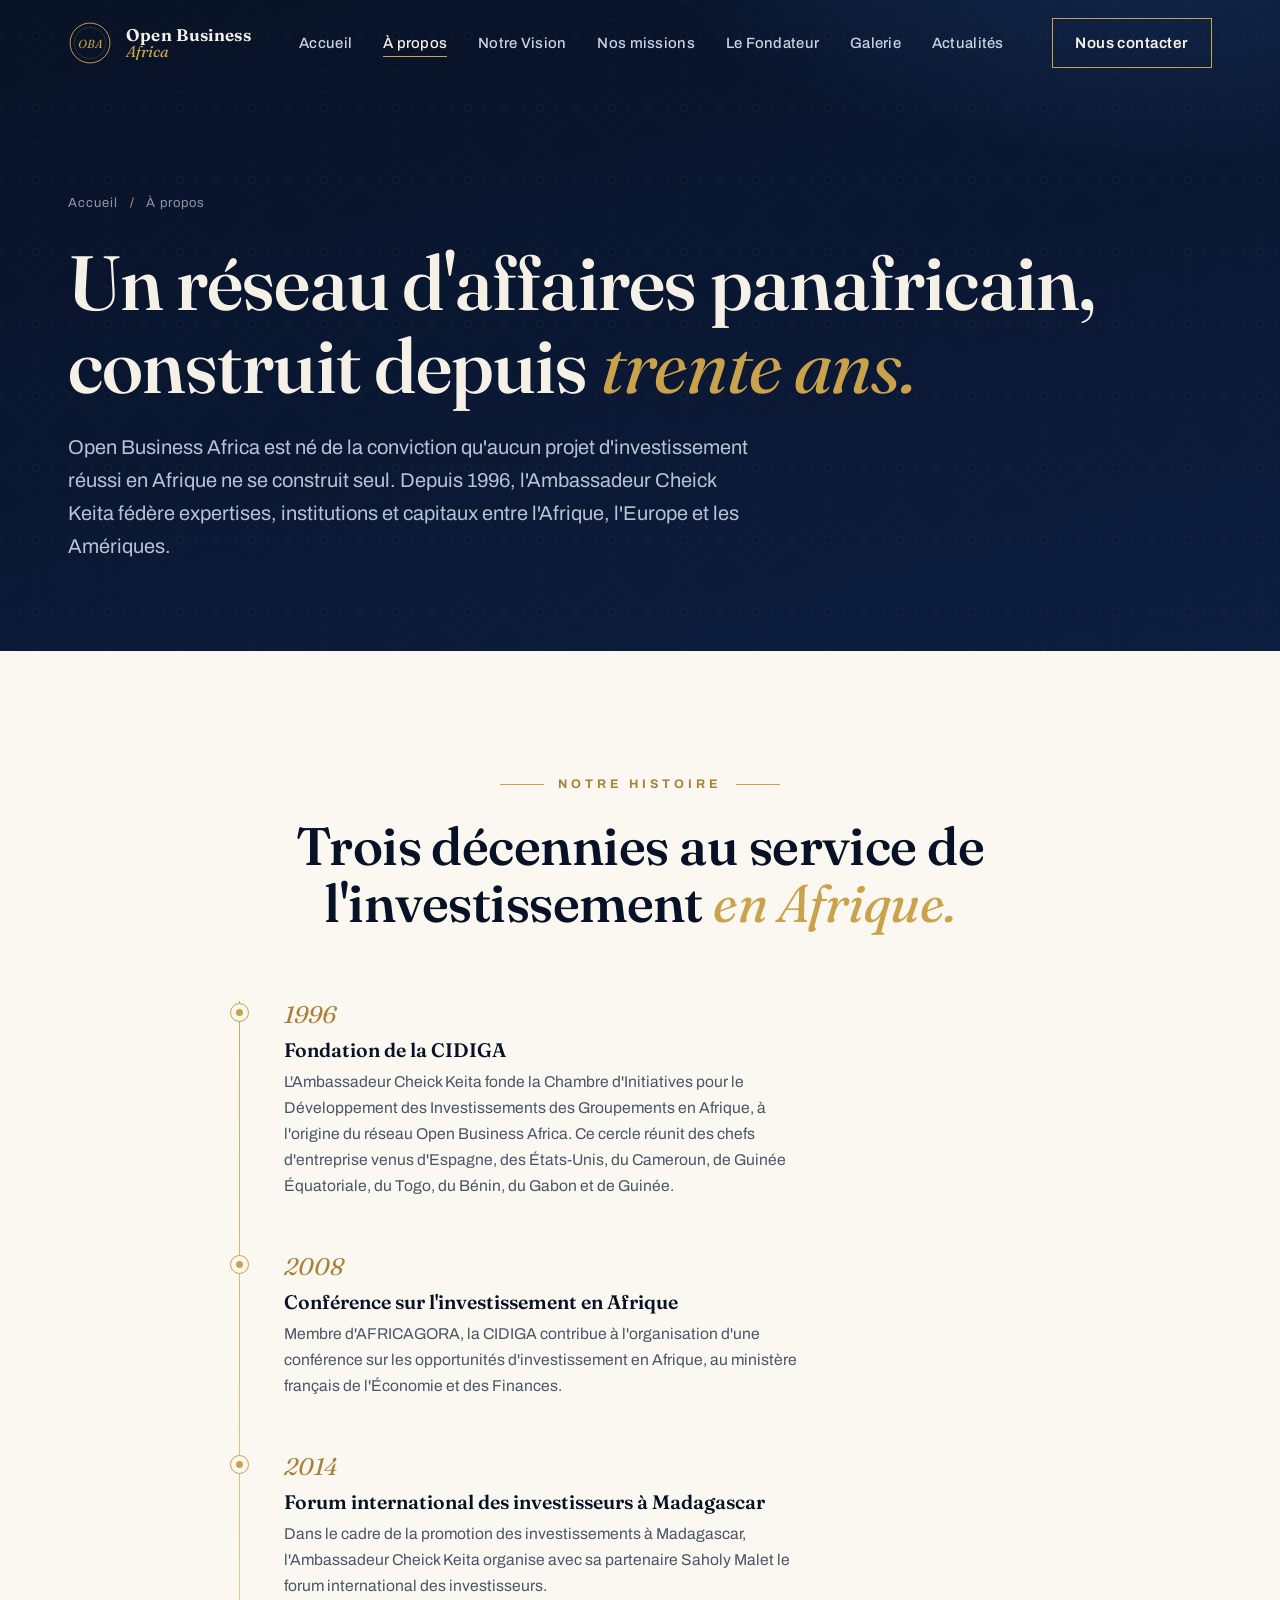
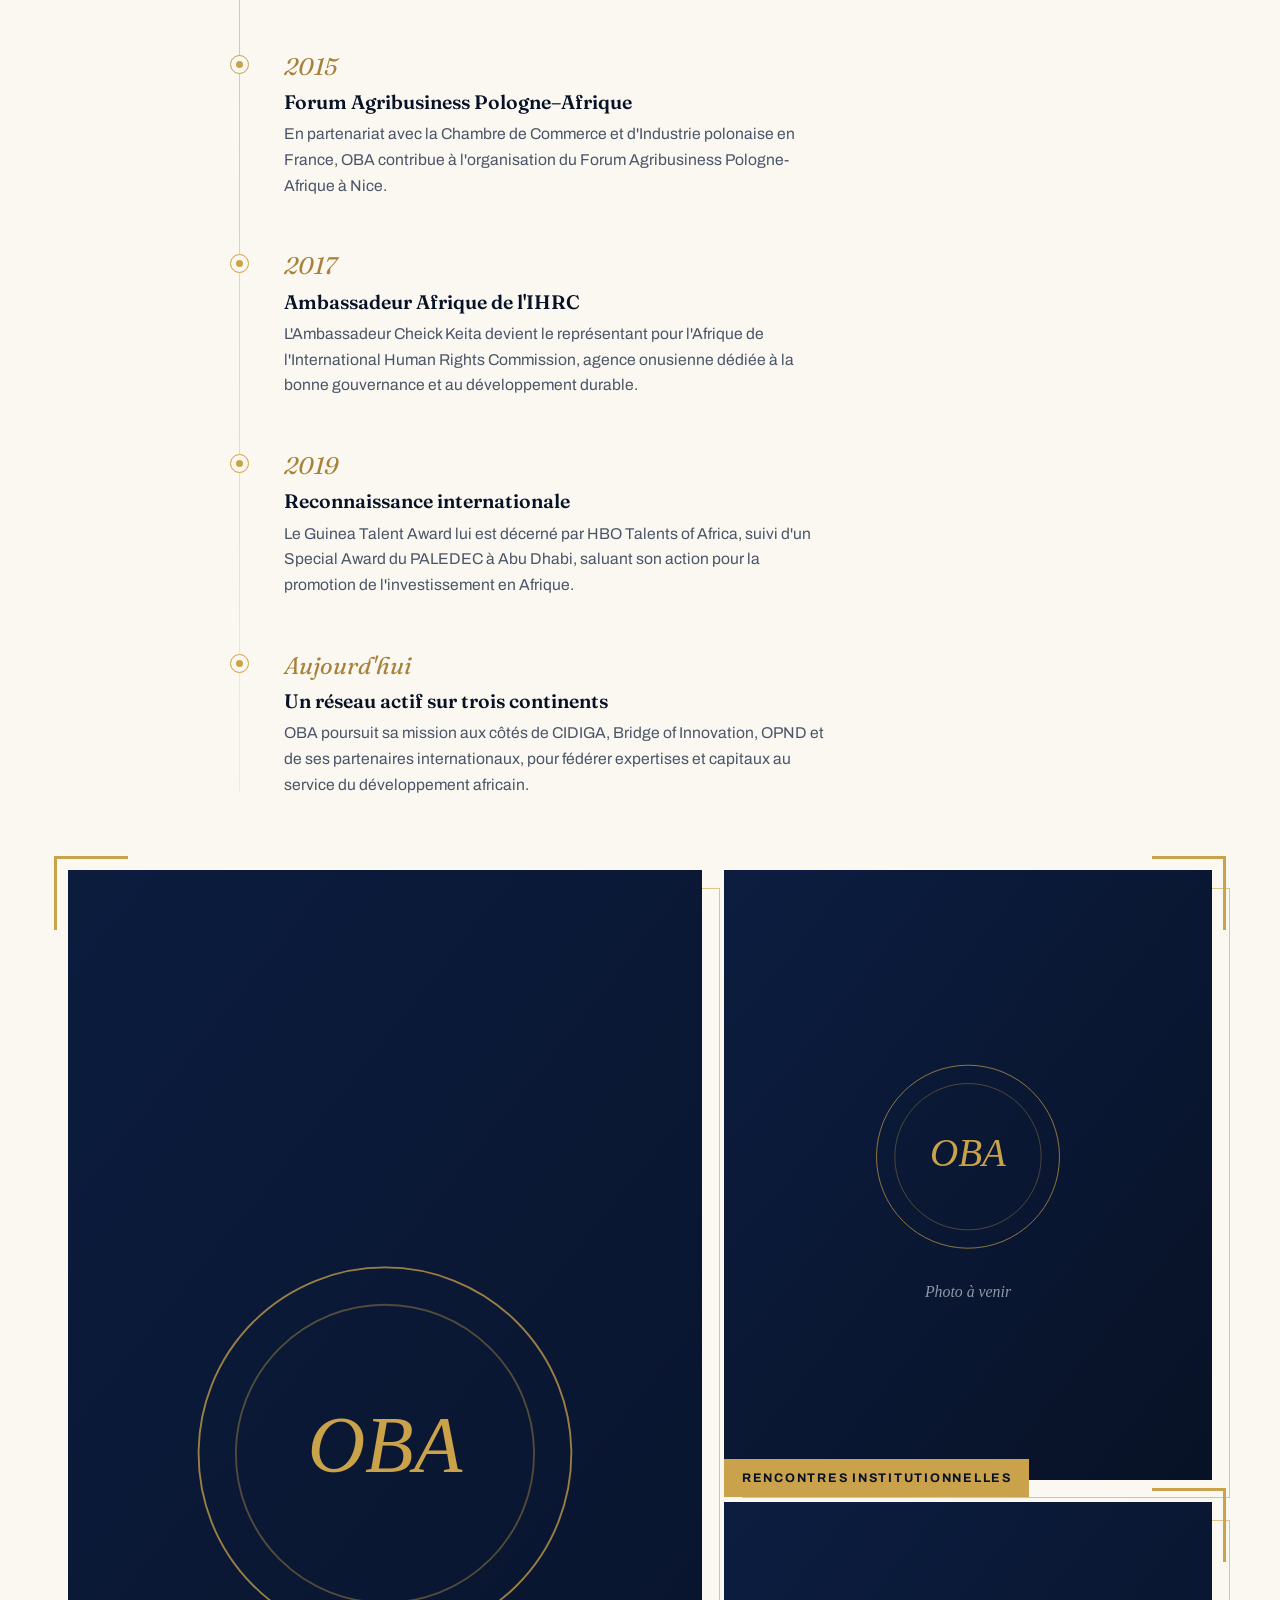
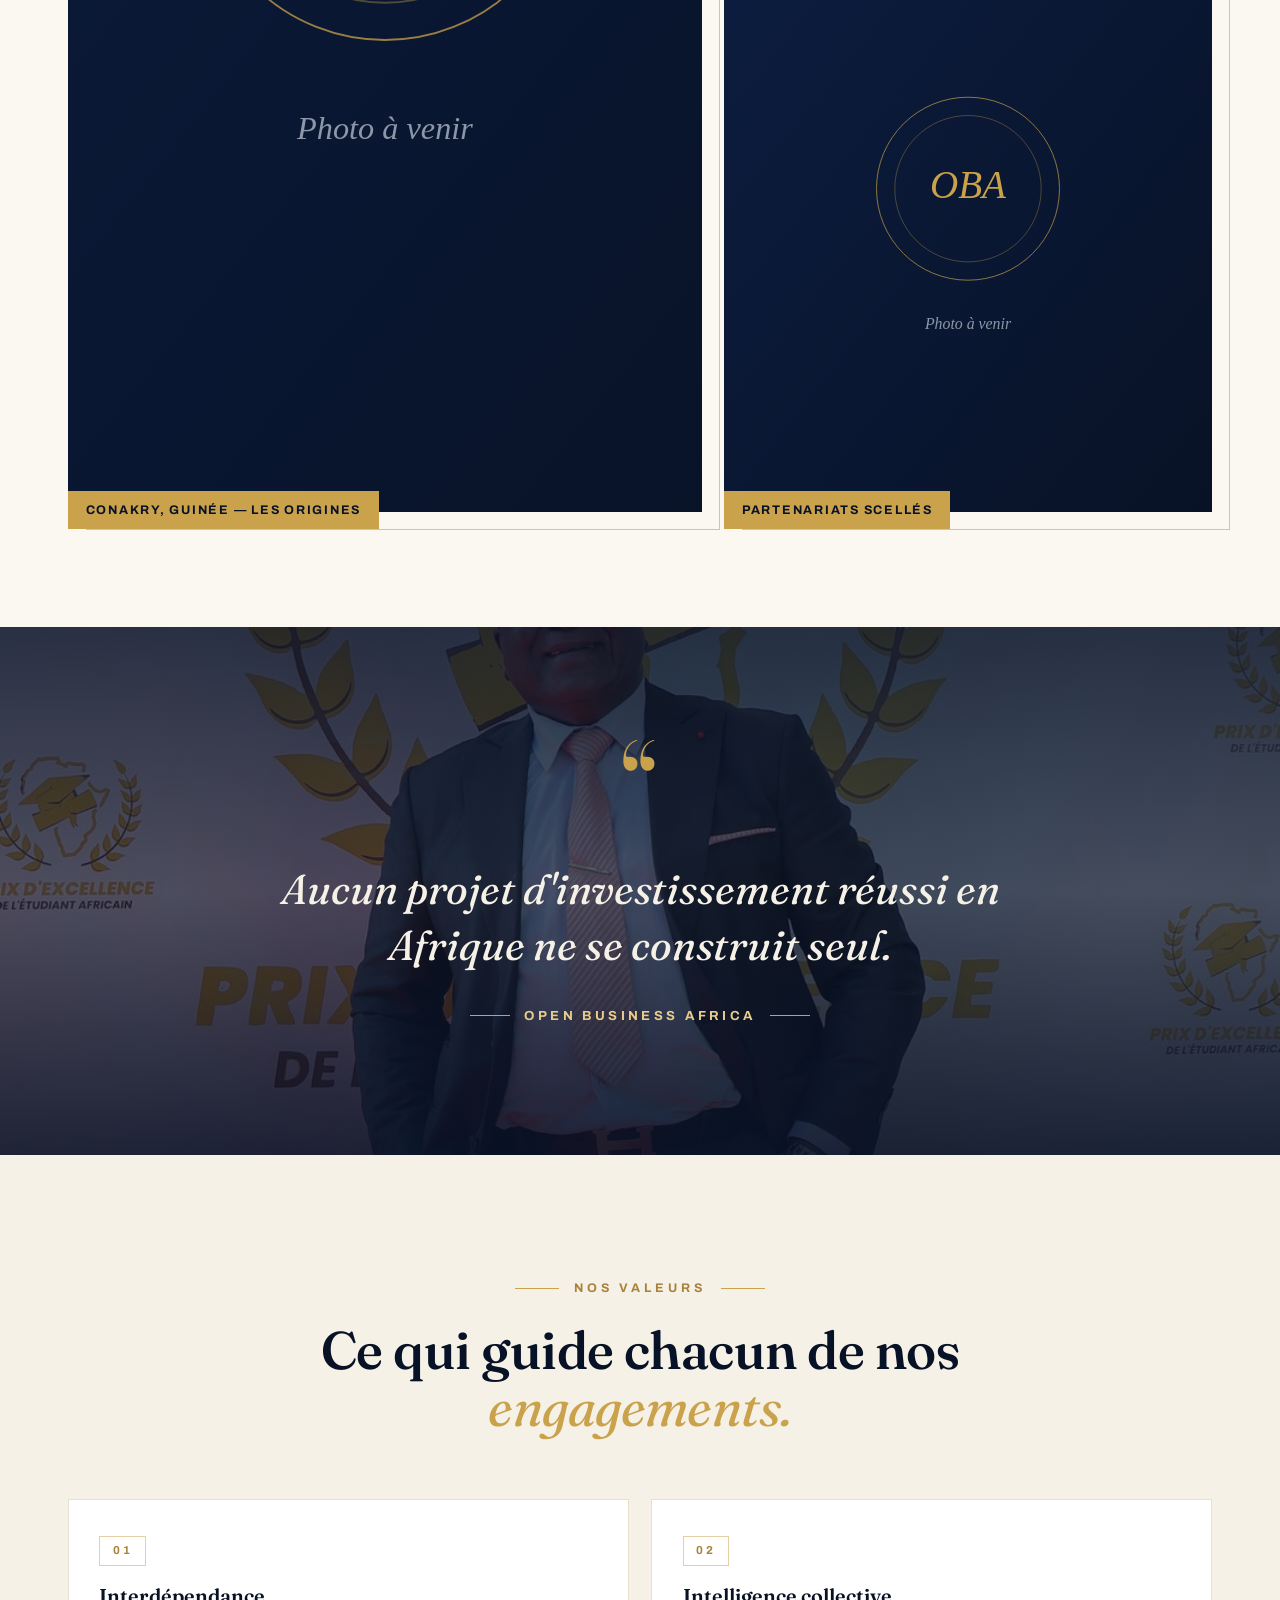
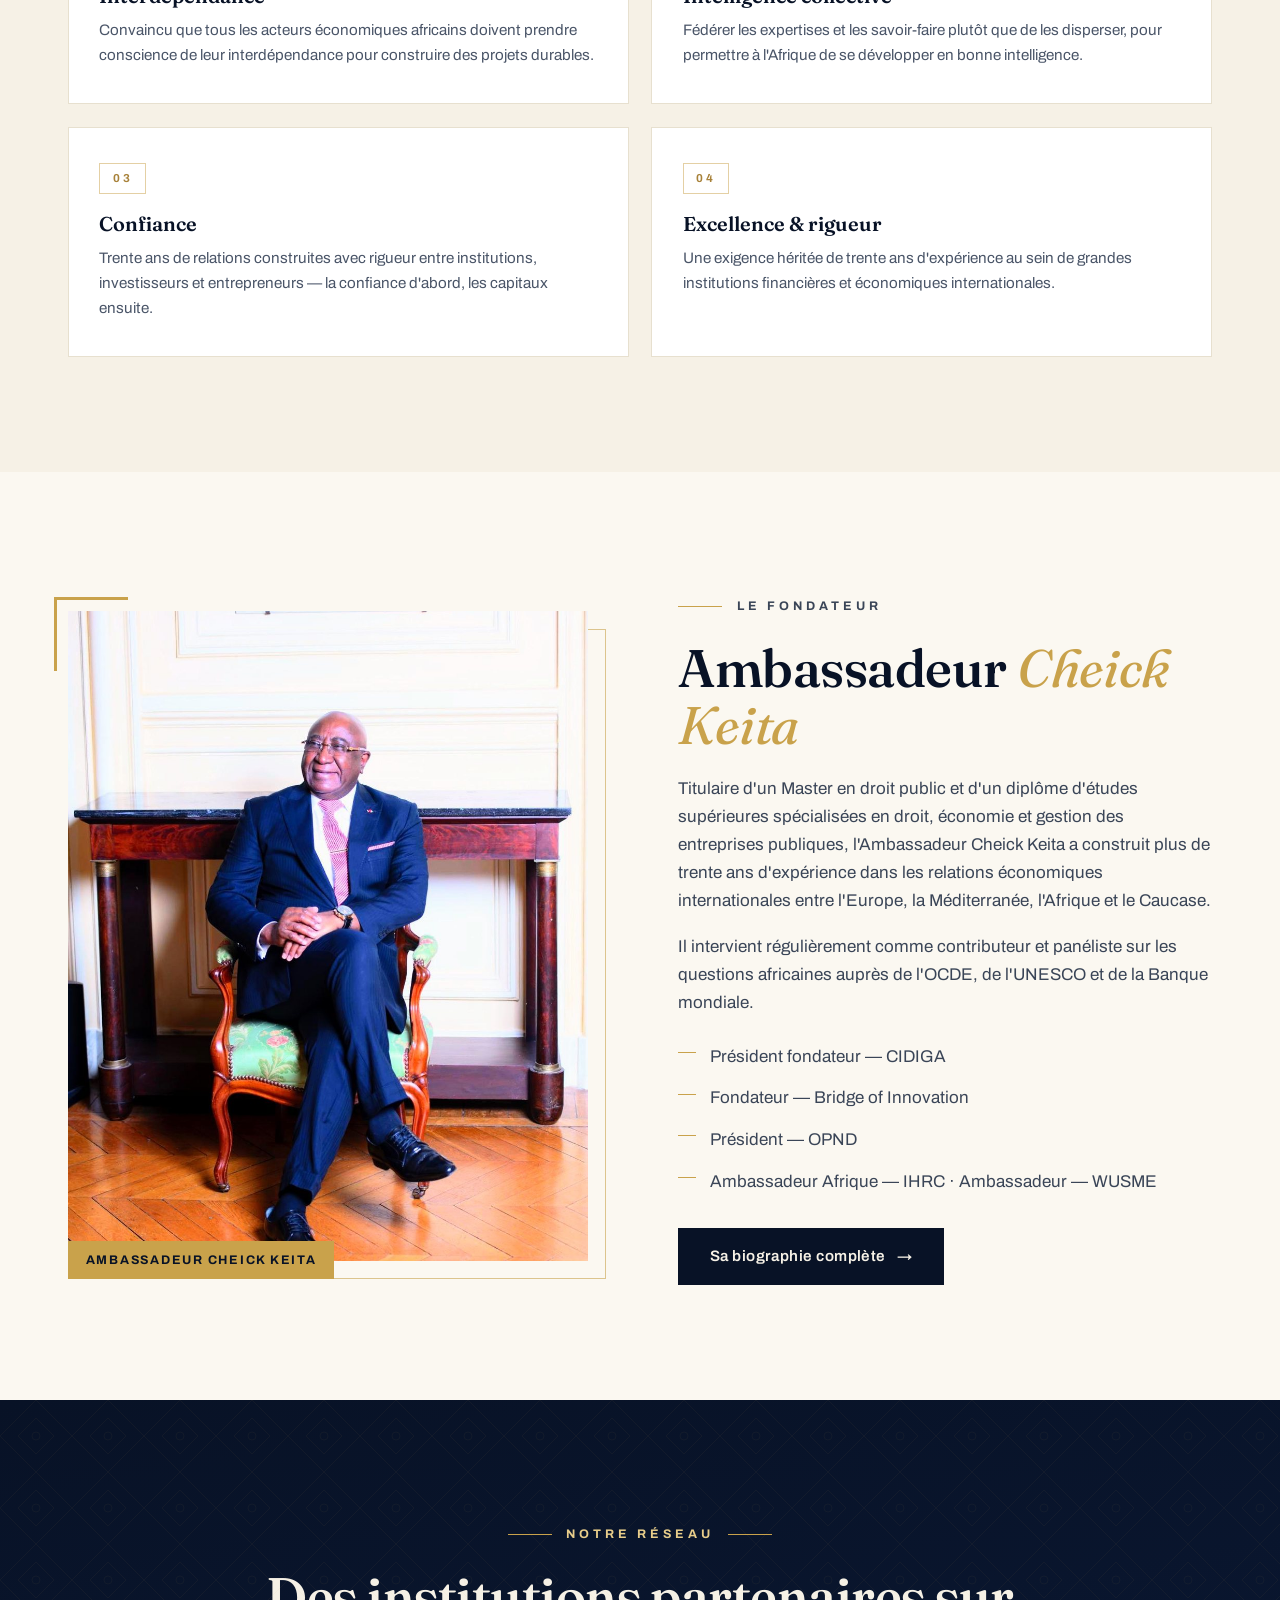
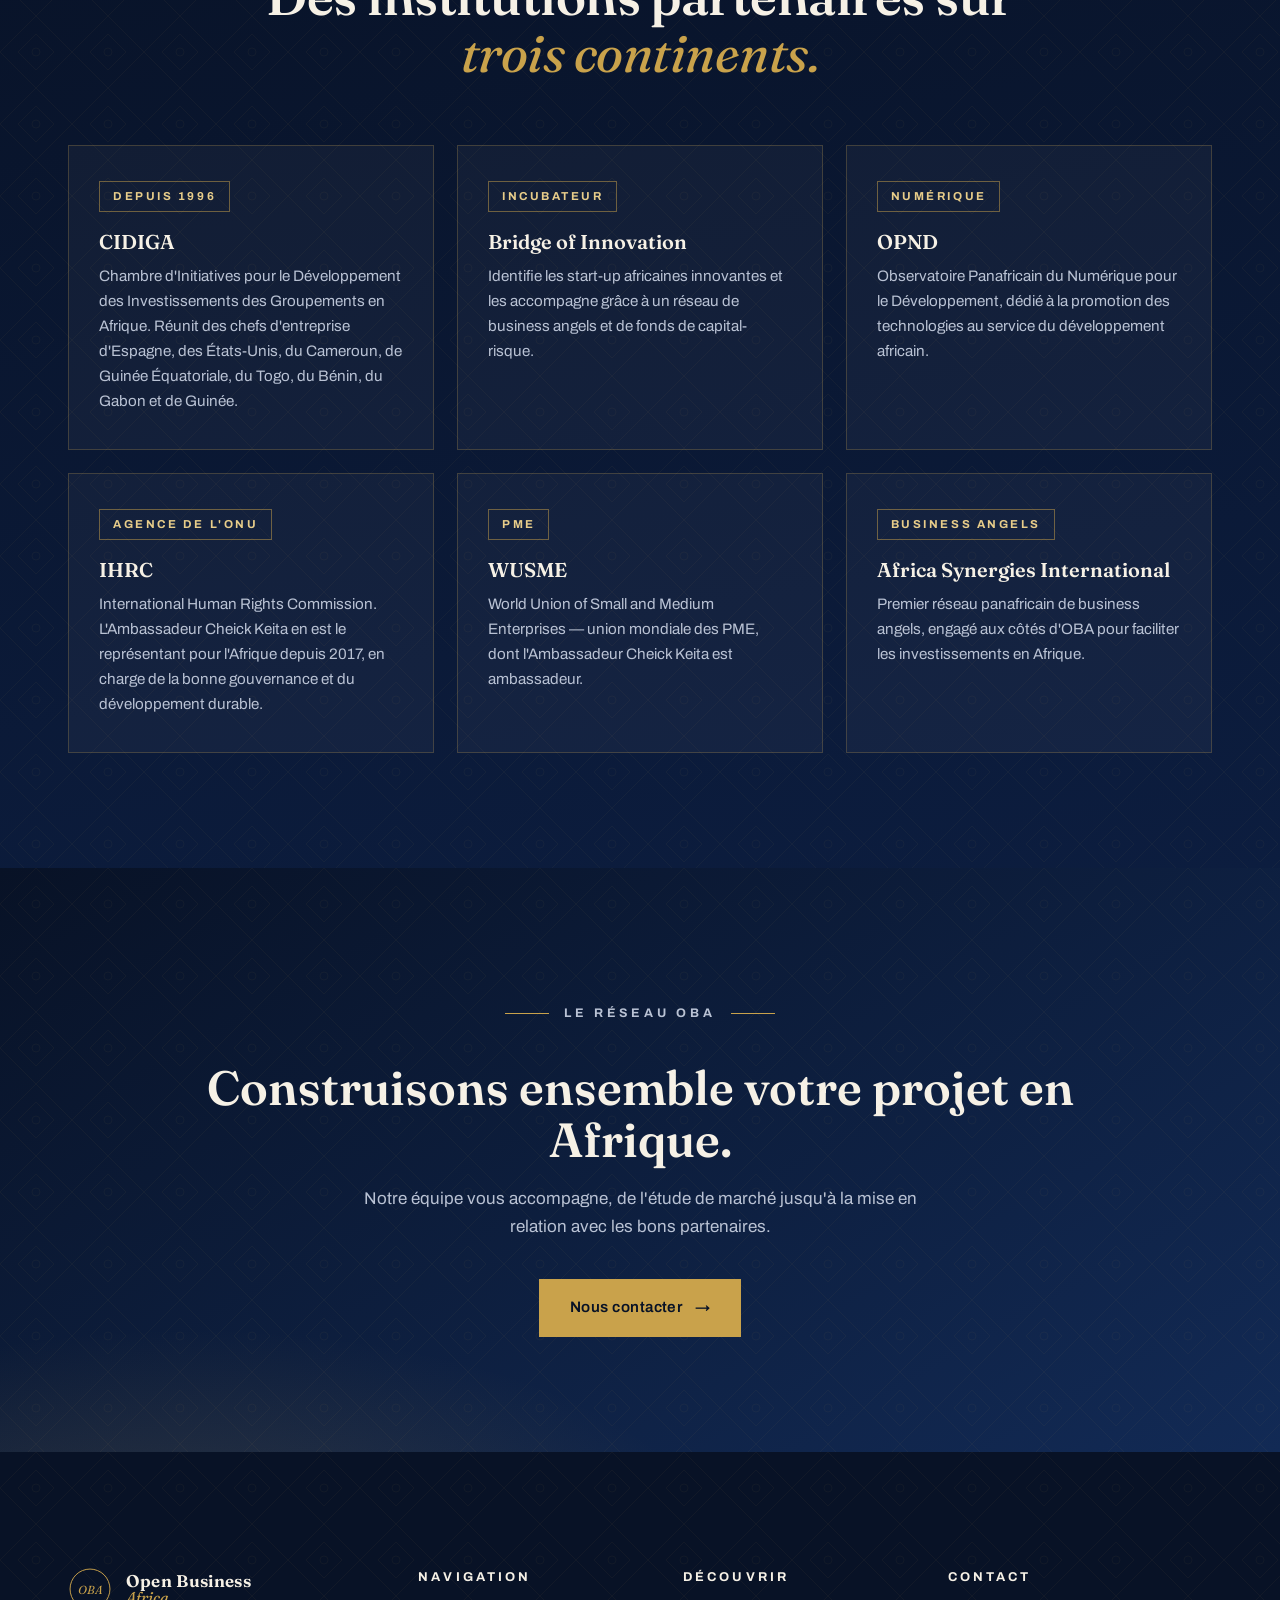
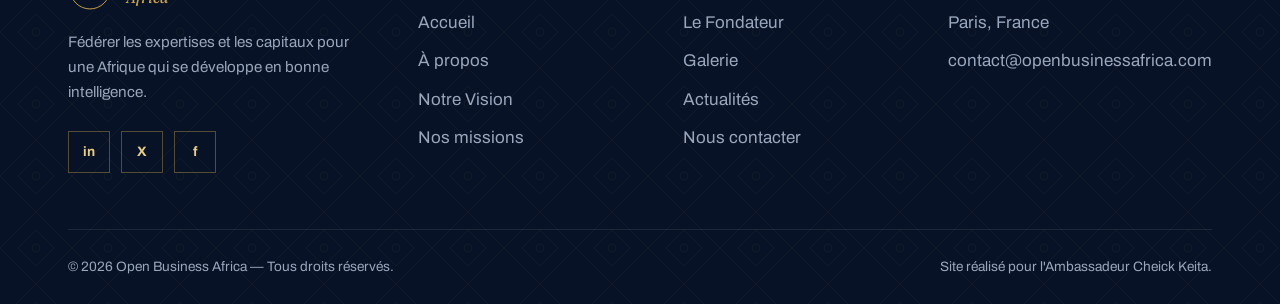
==== about.html @ c16c2af6 "Site Open Business Africa — refonte complète (design, photos, galerie)" ====
<!DOCTYPE html>
<html lang="fr">
<head>
<meta charset="UTF-8">
<meta name="viewport" content="width=device-width, initial-scale=1.0">
<title>À propos — Open Business Africa</title>
<meta name="description" content="L'histoire, les valeurs et le réseau d'Open Business Africa : trente ans au service de l'investissement en Afrique.">
<meta name="theme-color" content="#081226">
<meta property="og:title" content="À propos — Open Business Africa">
<meta property="og:description" content="L'histoire, les valeurs et le réseau d'Open Business Africa : trente ans au service de l'investissement en Afrique.">
<meta property="og:type" content="website">
<meta property="og:locale" content="fr_FR">
<link rel="preconnect" href="https://fonts.googleapis.com">
<link rel="preconnect" href="https://fonts.gstatic.com" crossorigin>
<link href="https://fonts.googleapis.com/css2?family=Fraunces:ital,opsz,wght@0,9..144,300..900;1,9..144,300..900&family=Archivo:wght@400;500;600;700&display=swap" rel="stylesheet">
<link rel="stylesheet" href="css/style.css">
</head>
<body id="top">

<div class="preloader" id="preloader" aria-hidden="true">
  <svg viewBox="0 0 120 120" width="70" height="70">
    <circle cx="60" cy="60" r="52" fill="none" stroke="currentColor" stroke-width="1.5" opacity="0.3"/>
    <circle class="preloader__ring" cx="60" cy="60" r="52" fill="none" stroke="currentColor" stroke-width="1.5" stroke-dasharray="327" stroke-dashoffset="327"/>
    <text x="60" y="70" text-anchor="middle" font-family="Fraunces, serif" font-size="30" font-style="italic" fill="currentColor">OBA</text>
  </svg>
</div>

<header class="site-header" id="siteHeader">
  <div class="container site-header__inner">
    <a href="index.html" class="brand" aria-label="Open Business Africa — Accueil">
      <span class="brand__mark" aria-hidden="true">
        <svg viewBox="0 0 64 64" width="44" height="44">
          <circle cx="32" cy="32" r="29" fill="none" stroke="currentColor" stroke-width="1.4"/>
          <circle cx="32" cy="32" r="23" fill="none" stroke="currentColor" stroke-width="0.6" opacity="0.5"/>
          <text x="32" y="39" text-anchor="middle" font-family="Fraunces, serif" font-size="17" font-style="italic" fill="currentColor">OBA</text>
        </svg>
      </span>
      <span class="brand__name"><strong>Open Business</strong><em>Africa</em></span>
    </a>
    <button class="nav-toggle" id="navToggle" aria-label="Menu" aria-expanded="false" aria-controls="mainNav">
      <span></span><span></span><span></span>
    </button>
    <nav class="main-nav" id="mainNav" aria-label="Navigation principale">
      <ul>
        <li><a href="index.html">Accueil</a></li>
        <li><a href="about.html" aria-current="page">À propos</a></li>
        <li><a href="vision.html">Notre Vision</a></li>
        <li><a href="services.html">Nos missions</a></li>
        <li><a href="fondateur.html">Le Fondateur</a></li>
        <li><a href="galerie.html">Galerie</a></li>
        <li><a href="actualites.html">Actualités</a></li>
      </ul>
    </nav>
    <a href="index.html#contact" class="btn btn--ghost nav-cta">Nous contacter</a>
  </div>
</header>

<section class="page-hero pattern-dark">
  <div class="container">
    <nav class="breadcrumb" aria-label="Fil d'Ariane">
      <a href="index.html">Accueil</a><span class="sep">/</span><span>À propos</span>
    </nav>
    <div class="reveal">
      <h1 class="h-hero">Un réseau d'affaires panafricain, construit depuis <span class="gold-italic">trente ans.</span></h1>
      <p class="lead">Open Business Africa est né de la conviction qu'aucun projet d'investissement réussi en Afrique ne se construit seul. Depuis 1996, l'Ambassadeur Cheick Keita fédère expertises, institutions et capitaux entre l'Afrique, l'Europe et les Amériques.</p>
    </div>
  </div>
</section>

<!-- Histoire -->
<section class="section">
  <div class="container">
    <div class="section-head section-head--center reveal">
      <p class="kicker kicker--center">Notre histoire</p>
      <h2 class="h-section">Trois décennies au service de l'investissement <span class="gold-italic">en Afrique.</span></h2>
    </div>
    <div class="timeline">
      <div class="timeline__item reveal">
        <span class="timeline__year">1996</span>
        <h3>Fondation de la CIDIGA</h3>
        <p>L'Ambassadeur Cheick Keita fonde la Chambre d'Initiatives pour le Développement des Investissements des Groupements en Afrique, à l'origine du réseau Open Business Africa. Ce cercle réunit des chefs d'entreprise venus d'Espagne, des États-Unis, du Cameroun, de Guinée Équatoriale, du Togo, du Bénin, du Gabon et de Guinée.</p>
      </div>
      <div class="timeline__item reveal">
        <span class="timeline__year">2008</span>
        <h3>Conférence sur l'investissement en Afrique</h3>
        <p>Membre d'AFRICAGORA, la CIDIGA contribue à l'organisation d'une conférence sur les opportunités d'investissement en Afrique, au ministère français de l'Économie et des Finances.</p>
      </div>
      <div class="timeline__item reveal">
        <span class="timeline__year">2014</span>
        <h3>Forum international des investisseurs à Madagascar</h3>
        <p>Dans le cadre de la promotion des investissements à Madagascar, l'Ambassadeur Cheick Keita organise avec sa partenaire Saholy Malet le forum international des investisseurs.</p>
      </div>
      <div class="timeline__item reveal">
        <span class="timeline__year">2015</span>
        <h3>Forum Agribusiness Pologne–Afrique</h3>
        <p>En partenariat avec la Chambre de Commerce et d'Industrie polonaise en France, OBA contribue à l'organisation du Forum Agribusiness Pologne-Afrique à Nice.</p>
      </div>
      <div class="timeline__item reveal">
        <span class="timeline__year">2017</span>
        <h3>Ambassadeur Afrique de l'IHRC</h3>
        <p>L'Ambassadeur Cheick Keita devient le représentant pour l'Afrique de l'International Human Rights Commission, agence onusienne dédiée à la bonne gouvernance et au développement durable.</p>
      </div>
      <div class="timeline__item reveal">
        <span class="timeline__year">2019</span>
        <h3>Reconnaissance internationale</h3>
        <p>Le Guinea Talent Award lui est décerné par HBO Talents of Africa, suivi d'un Special Award du PALEDEC à Abu Dhabi, saluant son action pour la promotion de l'investissement en Afrique.</p>
      </div>
      <div class="timeline__item reveal">
        <span class="timeline__year">Aujourd'hui</span>
        <h3>Un réseau actif sur trois continents</h3>
        <p>OBA poursuit sa mission aux côtés de CIDIGA, Bridge of Innovation, OPND et de ses partenaires internationaux, pour fédérer expertises et capitaux au service du développement africain.</p>
      </div>
    </div>

    <div class="photo-mosaic" style="margin-top:4.5rem">
      <figure class="frame reveal">
        <img src="https://commons.wikimedia.org/wiki/Special:FilePath/Un_aper%C3%A7u_de_la_ville_de_conakry.jpg?width=1200" alt="Vue de la ville de Conakry, Guinée" loading="lazy">
        <figcaption>Conakry, Guinée — les origines</figcaption>
      </figure>
      <div class="photo-mosaic__col">
        <figure class="frame frame--right reveal" data-delay="1">
          <img src="https://commons.wikimedia.org/wiki/Special:FilePath/Elegant_boardroom_%28Unsplash%29.jpg?width=900" alt="Salle de conseil — rencontres institutionnelles" loading="lazy">
          <figcaption>Rencontres institutionnelles</figcaption>
        </figure>
        <figure class="frame frame--right reveal" data-delay="2">
          <img src="https://commons.wikimedia.org/wiki/Special:FilePath/Business_man_and_woman_handshake_in_work_office.jpg?width=900" alt="Poignée de main — partenariats scellés" loading="lazy">
          <figcaption>Partenariats scellés</figcaption>
        </figure>
      </div>
    </div>
  </div>
</section>

<!-- Citation -->
<section class="quote-band">
  <div class="quote-band__img" aria-hidden="true"><img src="images/peea-vip.jpg" alt=""></div>
  <blockquote class="reveal">Aucun projet d'investissement réussi en Afrique ne se construit seul.</blockquote>
  <cite class="reveal" data-delay="1">Open Business Africa</cite>
</section>

<!-- Valeurs -->
<section class="section section--ivory">
  <div class="container">
    <div class="section-head section-head--center reveal">
      <p class="kicker kicker--center">Nos valeurs</p>
      <h2 class="h-section">Ce qui guide chacun de nos <span class="gold-italic">engagements.</span></h2>
    </div>
    <div class="grid-2">
      <article class="card reveal">
        <span class="card__tag">01</span>
        <h3>Interdépendance</h3>
        <p>Convaincu que tous les acteurs économiques africains doivent prendre conscience de leur interdépendance pour construire des projets durables.</p>
      </article>
      <article class="card reveal" data-delay="1">
        <span class="card__tag">02</span>
        <h3>Intelligence collective</h3>
        <p>Fédérer les expertises et les savoir-faire plutôt que de les disperser, pour permettre à l'Afrique de se développer en bonne intelligence.</p>
      </article>
      <article class="card reveal" data-delay="2">
        <span class="card__tag">03</span>
        <h3>Confiance</h3>
        <p>Trente ans de relations construites avec rigueur entre institutions, investisseurs et entrepreneurs — la confiance d'abord, les capitaux ensuite.</p>
      </article>
      <article class="card reveal" data-delay="3">
        <span class="card__tag">04</span>
        <h3>Excellence &amp; rigueur</h3>
        <p>Une exigence héritée de trente ans d'expérience au sein de grandes institutions financières et économiques internationales.</p>
      </article>
    </div>
  </div>
</section>

<!-- Le fondateur (aperçu) -->
<section class="section">
  <div class="container split">
    <figure class="frame split__media reveal">
      <img src="images/fondateur-salon.jpg" alt="L'Ambassadeur Cheick Keita">
      <figcaption>Ambassadeur Cheick Keita</figcaption>
    </figure>
    <div class="split__body reveal" data-delay="1">
      <p class="kicker">Le fondateur</p>
      <h2 class="h-section">Ambassadeur <span class="gold-italic">Cheick Keita</span></h2>
      <p>Titulaire d'un Master en droit public et d'un diplôme d'études supérieures spécialisées en droit, économie et gestion des entreprises publiques, l'Ambassadeur Cheick Keita a construit plus de trente ans d'expérience dans les relations économiques internationales entre l'Europe, la Méditerranée, l'Afrique et le Caucase.</p>
      <p>Il intervient régulièrement comme contributeur et panéliste sur les questions africaines auprès de l'OCDE, de l'UNESCO et de la Banque mondiale.</p>
      <ul class="gold-list">
        <li>Président fondateur — CIDIGA</li>
        <li>Fondateur — Bridge of Innovation</li>
        <li>Président — OPND</li>
        <li>Ambassadeur Afrique — IHRC · Ambassadeur — WUSME</li>
      </ul>
      <a href="fondateur.html" class="btn btn--dark" style="margin-top:2rem">Sa biographie complète <span class="arrow">→</span></a>
    </div>
  </div>
</section>

<!-- Réseau -->
<section class="section section--dark pattern-dark">
  <div class="container">
    <div class="section-head section-head--center reveal">
      <p class="kicker kicker--center">Notre réseau</p>
      <h2 class="h-section on-dark">Des institutions partenaires sur <span class="gold-italic">trois continents.</span></h2>
    </div>
    <div class="grid-3">
      <article class="card card--dark reveal">
        <span class="card__tag">Depuis 1996</span>
        <h3 class="on-dark">CIDIGA</h3>
        <p>Chambre d'Initiatives pour le Développement des Investissements des Groupements en Afrique. Réunit des chefs d'entreprise d'Espagne, des États-Unis, du Cameroun, de Guinée Équatoriale, du Togo, du Bénin, du Gabon et de Guinée.</p>
      </article>
      <article class="card card--dark reveal" data-delay="1">
        <span class="card__tag">Incubateur</span>
        <h3 class="on-dark">Bridge of Innovation</h3>
        <p>Identifie les start-up africaines innovantes et les accompagne grâce à un réseau de business angels et de fonds de capital-risque.</p>
      </article>
      <article class="card card--dark reveal" data-delay="2">
        <span class="card__tag">Numérique</span>
        <h3 class="on-dark">OPND</h3>
        <p>Observatoire Panafricain du Numérique pour le Développement, dédié à la promotion des technologies au service du développement africain.</p>
      </article>
      <article class="card card--dark reveal">
        <span class="card__tag">Agence de l'ONU</span>
        <h3 class="on-dark">IHRC</h3>
        <p>International Human Rights Commission. L'Ambassadeur Cheick Keita en est le représentant pour l'Afrique depuis 2017, en charge de la bonne gouvernance et du développement durable.</p>
      </article>
      <article class="card card--dark reveal" data-delay="1">
        <span class="card__tag">PME</span>
        <h3 class="on-dark">WUSME</h3>
        <p>World Union of Small and Medium Enterprises — union mondiale des PME, dont l'Ambassadeur Cheick Keita est ambassadeur.</p>
      </article>
      <article class="card card--dark reveal" data-delay="2">
        <span class="card__tag">Business Angels</span>
        <h3 class="on-dark">Africa Synergies International</h3>
        <p>Premier réseau panafricain de business angels, engagé aux côtés d'OBA pour faciliter les investissements en Afrique.</p>
      </article>
    </div>
  </div>
</section>

<!-- Bande CTA -->
<section class="cta-band pattern-dark">
  <div class="container reveal">
    <p class="kicker kicker--center">Le réseau OBA</p>
    <h2>Construisons ensemble votre projet en Afrique.</h2>
    <p>Notre équipe vous accompagne, de l'étude de marché jusqu'à la mise en relation avec les bons partenaires.</p>
    <a href="index.html#contact" class="btn">Nous contacter <span class="arrow">→</span></a>
  </div>
</section>

<footer class="site-footer pattern-dark">
  <div class="container">
    <div class="footer-grid">
      <div class="footer-brand">
        <a href="index.html" class="brand">
          <span class="brand__mark" aria-hidden="true">
            <svg viewBox="0 0 64 64" width="44" height="44">
              <circle cx="32" cy="32" r="29" fill="none" stroke="currentColor" stroke-width="1.4"/>
              <text x="32" y="39" text-anchor="middle" font-family="Fraunces, serif" font-size="17" font-style="italic" fill="currentColor">OBA</text>
            </svg>
          </span>
          <span class="brand__name"><strong>Open Business</strong><em>Africa</em></span>
        </a>
        <p>Fédérer les expertises et les capitaux pour une Afrique qui se développe en bonne intelligence.</p>
        <div class="socials">
          <a href="#" aria-label="LinkedIn">in</a>
          <a href="#" aria-label="X (Twitter)">X</a>
          <a href="#" aria-label="Facebook">f</a>
        </div>
      </div>
      <div>
        <h4>Navigation</h4>
        <ul>
          <li><a href="index.html">Accueil</a></li>
          <li><a href="about.html">À propos</a></li>
          <li><a href="vision.html">Notre Vision</a></li>
          <li><a href="services.html">Nos missions</a></li>
        </ul>
      </div>
      <div>
        <h4>Découvrir</h4>
        <ul>
          <li><a href="fondateur.html">Le Fondateur</a></li>
          <li><a href="galerie.html">Galerie</a></li>
          <li><a href="actualites.html">Actualités</a></li>
          <li><a href="index.html#contact">Nous contacter</a></li>
        </ul>
      </div>
      <div>
        <h4>Contact</h4>
        <ul>
          <li>Paris, France</li>
          <li><a href="mailto:contact@openbusinessafrica.com">contact@openbusinessafrica.com</a></li>
        </ul>
      </div>
    </div>
    <div class="footer-bottom">
      <p>© <span data-year>2026</span> Open Business Africa — Tous droits réservés.</p>
      <p>Site réalisé pour l'Ambassadeur Cheick Keita.</p>
    </div>
  </div>
</footer>

<a href="#top" class="to-top" id="toTop" aria-label="Revenir en haut">↑</a>

<script src="js/script.js"></script>
</body>
</html>
---- css/style.css ----
/* ==========================================================================
   OPEN BUSINESS AFRICA — Design System « Prestige Panafricain »
   Bleu nuit · Or · Ivoire — Fraunces / Archivo
   ========================================================================== */

:root{
  /* Palette */
  --midnight:#081226;
  --navy:#0C1D3F;
  --navy-2:#122A55;
  --navy-3:#1A3768;
  --gold:#C9A24B;
  --gold-light:#E8CD8A;
  --gold-deep:#A8823A;
  --ivory:#F6F1E6;
  --paper:#FBF8F1;
  --white:#FFFFFF;
  --stone:#8E97A8;
  --ink:#101828;

  /* Typo */
  --font-display:"Fraunces",Georgia,serif;
  --font-body:"Archivo","Helvetica Neue",Arial,sans-serif;

  /* Rythme */
  --container:1240px;
  --gutter:clamp(1.25rem,4vw,3rem);
  --section:clamp(4.5rem,9vw,8.5rem);

  --ease:cubic-bezier(.22,.8,.24,1);
  --shadow-lg:0 30px 80px -20px rgba(8,18,38,.45);
  --shadow-md:0 18px 50px -18px rgba(8,18,38,.28);
}

/* ------------------------------------------------ Reset */
*,*::before,*::after{box-sizing:border-box;margin:0;padding:0}
html{scroll-behavior:smooth}
body{
  font-family:var(--font-body);
  color:var(--ink);
  background:var(--paper);
  line-height:1.65;
  font-size:1.0625rem;
  -webkit-font-smoothing:antialiased;
  overflow-x:hidden;
}
img{max-width:100%;display:block}
a{color:inherit;text-decoration:none}
ul{list-style:none}
button{font:inherit;cursor:pointer;border:0;background:none}

::selection{background:var(--gold);color:var(--midnight)}

.container{max-width:var(--container);margin-inline:auto;padding-inline:var(--gutter)}

/* ------------------------------------------------ Typographie */
h1,h2,h3,.display{font-family:var(--font-display);font-weight:600;line-height:1.08;color:var(--midnight)}
.h-hero{font-size:clamp(2.6rem,6vw,4.9rem);font-weight:560;letter-spacing:-.01em}
.h-section{font-size:clamp(2rem,4.2vw,3.3rem);font-weight:560;letter-spacing:-.01em}
.h-card{font-family:var(--font-display);font-size:1.45rem;font-weight:600;line-height:1.2}
.gold-italic{font-style:italic;font-weight:430;color:var(--gold)}
.on-dark{color:var(--ivory)}
.lead{font-size:clamp(1.05rem,1.6vw,1.25rem);color:#3A4557;max-width:62ch}
.on-dark-p{color:#B9C2D4}

/* Étiquette de section : trait + petites capitales */
.kicker{
  display:inline-flex;align-items:center;gap:.9rem;
  font-size:.78rem;font-weight:700;letter-spacing:.32em;text-transform:uppercase;
  color:var(--gold-deep);margin-bottom:1.4rem;
}
.kicker::before{content:"";width:44px;height:1px;background:var(--gold)}
.kicker--center{justify-content:center}
.kicker--center::after{content:"";width:44px;height:1px;background:var(--gold)}
.section--dark .kicker,.page-hero .kicker,.hero .kicker{color:var(--gold-light)}

/* ------------------------------------------------ Préloader */
.preloader{
  position:fixed;inset:0;z-index:200;display:grid;place-items:center;
  background:var(--midnight);color:var(--gold);
  transition:opacity .7s var(--ease),visibility .7s;
}
.preloader.is-done{opacity:0;visibility:hidden}
.preloader__ring{animation:ringDraw 1.4s var(--ease) forwards}
@keyframes ringDraw{to{stroke-dashoffset:0}}

/* ------------------------------------------------ Header */
.site-header{
  position:fixed;top:0;left:0;right:0;z-index:100;
  transition:background .45s var(--ease),box-shadow .45s,padding .45s;
  padding-block:1.15rem;
}
.site-header.is-scrolled{
  background:rgba(8,18,38,.86);
  backdrop-filter:blur(14px);-webkit-backdrop-filter:blur(14px);
  box-shadow:0 1px 0 rgba(201,162,75,.25);
  padding-block:.55rem;
}
.site-header__inner{display:flex;align-items:center;justify-content:space-between;gap:2rem}

.brand{display:flex;align-items:center;gap:.85rem;color:var(--ivory)}
.brand__mark{color:var(--gold);display:grid;place-items:center}
.brand__name{display:flex;flex-direction:column;line-height:1.05;font-family:var(--font-display)}
.brand__name strong{font-size:1.06rem;font-weight:640;letter-spacing:.02em}
.brand__name em{font-style:italic;font-weight:420;color:var(--gold);font-size:.98rem}

.main-nav ul{display:flex;gap:clamp(1rem,2.4vw,2.1rem);align-items:center}
.main-nav a{
  position:relative;color:#C9D2E4;font-size:.93rem;font-weight:500;letter-spacing:.02em;
  padding-block:.4rem;transition:color .3s;
}
.main-nav a::after{
  content:"";position:absolute;left:0;bottom:0;height:1px;width:100%;
  background:var(--gold);transform:scaleX(0);transform-origin:right;
  transition:transform .4s var(--ease);
}
.main-nav a:hover,.main-nav a[aria-current="page"]{color:var(--ivory)}
.main-nav a:hover::after,.main-nav a[aria-current="page"]::after{transform:scaleX(1);transform-origin:left}

.btn{
  display:inline-flex;align-items:center;gap:.7rem;
  font-weight:600;font-size:.95rem;letter-spacing:.03em;
  padding:.95rem 1.9rem;border:1px solid var(--gold);
  color:var(--midnight);background:var(--gold);
  transition:background .35s var(--ease),color .35s,border-color .35s,transform .35s;
}
.btn:hover{background:var(--gold-light);border-color:var(--gold-light);transform:translateY(-2px)}
.btn--ghost{background:transparent;color:var(--ivory)}
.btn--ghost:hover{background:var(--gold);color:var(--midnight)}
.btn--dark{background:var(--midnight);border-color:var(--midnight);color:var(--ivory)}
.btn--dark:hover{background:var(--navy-2);border-color:var(--navy-2)}
.btn .arrow{transition:transform .35s var(--ease)}
.btn:hover .arrow{transform:translateX(5px)}
.nav-cta{white-space:nowrap;padding:.7rem 1.4rem}

/* Burger */
.nav-toggle{display:none;flex-direction:column;gap:6px;z-index:110}
.nav-toggle span{display:block;width:28px;height:2px;background:var(--ivory);transition:.4s var(--ease)}
.nav-toggle.is-open span:nth-child(1){transform:translateY(8px) rotate(45deg)}
.nav-toggle.is-open span:nth-child(2){opacity:0}
.nav-toggle.is-open span:nth-child(3){transform:translateY(-8px) rotate(-45deg)}

/* ------------------------------------------------ Motif africain (fond subtil) */
.pattern-dark::before{
  content:"";position:absolute;inset:0;pointer-events:none;opacity:.05;
  background-image:url("data:image/svg+xml,%3Csvg xmlns='http://www.w3.org/2000/svg' width='72' height='72' viewBox='0 0 72 72'%3E%3Cg fill='none' stroke='%23C9A24B' stroke-width='1'%3E%3Cpath d='M0 36 L36 0 L72 36 L36 72 Z'/%3E%3Cpath d='M18 36 L36 18 L54 36 L36 54 Z'/%3E%3Ccircle cx='36' cy='36' r='4'/%3E%3C/g%3E%3C/svg%3E");
}

/* ------------------------------------------------ Hero accueil */
.hero{
  position:relative;
  min-height:100svh;display:flex;flex-direction:column;justify-content:center;
  background:
    radial-gradient(1100px 600px at 85% -10%,rgba(26,55,104,.65),transparent 60%),
    radial-gradient(800px 500px at -10% 110%,rgba(201,162,75,.14),transparent 60%),
    linear-gradient(160deg,var(--midnight) 0%,var(--navy) 55%,#0A1B39 100%);
  color:var(--ivory);overflow:hidden;
  padding-top:7.5rem;padding-bottom:5.5rem;
}
.hero__grid{
  display:grid;grid-template-columns:minmax(0,1.15fr) minmax(0,.85fr);
  gap:clamp(2rem,5vw,5rem);align-items:center;
}
.hero .lead{color:#B9C2D4}
.hero__actions{display:flex;flex-wrap:wrap;gap:1rem;margin-top:2.4rem}
.hero__since{
  display:inline-flex;align-items:center;gap:.8rem;margin-bottom:1.6rem;
  font-size:.8rem;font-weight:700;letter-spacing:.3em;text-transform:uppercase;color:var(--gold-light);
}
.hero__since::before{content:"";width:52px;height:1px;background:var(--gold)}

/* Cadre photo prestige : double bordure décalée + coin doré */
.frame{position:relative;display:block}
.frame img{width:100%;height:100%;object-fit:cover;position:relative;z-index:2;filter:saturate(1.02)}
.frame::before{
  content:"";position:absolute;inset:0;z-index:1;
  transform:translate(18px,18px);border:1px solid rgba(201,162,75,.6);
}
.frame::after{
  content:"";position:absolute;top:-14px;left:-14px;width:74px;height:74px;z-index:3;
  border-top:3px solid var(--gold);border-left:3px solid var(--gold);
}
.frame--right::after{left:auto;right:-14px;border-left:0;border-right:3px solid var(--gold)}
.hero__portrait{max-width:460px;margin-left:auto;aspect-ratio:4/5}
.hero__portrait img{box-shadow:var(--shadow-lg)}
.frame figcaption{
  position:absolute;z-index:4;left:0;bottom:-1.1rem;
  background:var(--gold);color:var(--midnight);
  font-size:.78rem;font-weight:700;letter-spacing:.14em;text-transform:uppercase;
  padding:.55rem 1.1rem;
}

/* Indicateur scroll */
.hero__scroll{
  position:absolute;bottom:1.6rem;left:50%;transform:translateX(-50%);
  display:flex;flex-direction:column;align-items:center;gap:.6rem;
  color:var(--gold-light);font-size:.7rem;letter-spacing:.3em;text-transform:uppercase;
}
.hero__scroll::after{
  content:"";width:1px;height:44px;background:linear-gradient(var(--gold),transparent);
  animation:scrollPulse 2.2s infinite var(--ease);
}
@keyframes scrollPulse{0%{transform:scaleY(0);transform-origin:top}45%{transform:scaleY(1);transform-origin:top}55%{transform:scaleY(1);transform-origin:bottom}100%{transform:scaleY(0);transform-origin:bottom}}

/* ------------------------------------------------ Bandeau défilant */
.marquee{
  background:var(--gold);color:var(--midnight);overflow:hidden;
  padding-block:.85rem;border-block:1px solid var(--gold-deep);
}
.marquee__track{display:flex;gap:3rem;width:max-content;animation:marquee 30s linear infinite}
.marquee span{
  font-family:var(--font-display);font-style:italic;font-size:1.05rem;font-weight:500;
  display:flex;align-items:center;gap:3rem;white-space:nowrap;
}
.marquee span::after{content:"✦";font-style:normal;font-size:.8rem}
@keyframes marquee{to{transform:translateX(-50%)}}

/* ------------------------------------------------ Sections */
.section{padding-block:var(--section);position:relative}
.section--dark{background:linear-gradient(170deg,var(--midnight),var(--navy));color:var(--ivory)}
.section--dark h2,.section--dark h3{color:var(--ivory)}
.section--ivory{background:var(--ivory)}
.section-head{max-width:760px;margin-bottom:clamp(2.5rem,5vw,4.5rem)}
.section-head--center{margin-inline:auto;text-align:center}
.section-head .lead{margin-top:1.2rem}
.section-head--center .lead{margin-inline:auto}

/* ------------------------------------------------ Statistiques */
.stats{display:grid;grid-template-columns:repeat(4,1fr);gap:1px;background:rgba(201,162,75,.35);border:1px solid rgba(201,162,75,.35)}
.stat{background:var(--midnight);padding:2.4rem 1.8rem;text-align:left}
.stat__num{
  font-family:var(--font-display);font-size:clamp(2.6rem,4.5vw,3.8rem);font-weight:560;
  color:var(--gold);line-height:1;display:flex;align-items:baseline;gap:.15rem;
}
.stat__suffix{font-size:.55em;font-style:italic}
.stat__label{margin-top:.9rem;color:#B9C2D4;font-size:.92rem;line-height:1.5}

/* ------------------------------------------------ Cartes mission */
.pillars{display:grid;grid-template-columns:repeat(4,1fr);gap:1.4rem}
.pillar{
  position:relative;background:var(--white);border:1px solid #E7E0CF;
  padding:2.3rem 1.9rem 2.1rem;overflow:hidden;display:flex;flex-direction:column;
  transition:transform .45s var(--ease),box-shadow .45s,border-color .45s;
}
.pillar::before{
  content:"";position:absolute;top:0;left:0;right:0;height:3px;
  background:linear-gradient(90deg,var(--gold),var(--gold-light));
  transform:scaleX(0);transform-origin:left;transition:transform .5s var(--ease);
}
.pillar:hover{transform:translateY(-8px);box-shadow:var(--shadow-md);border-color:transparent}
.pillar:hover::before{transform:scaleX(1)}
.pillar__num{
  font-family:var(--font-display);font-style:italic;font-weight:300;font-size:2.6rem;
  color:transparent;-webkit-text-stroke:1px var(--gold);line-height:1;margin-bottom:1.2rem;display:block;
}
.pillar h3{font-size:1.28rem;margin-bottom:.8rem}
.pillar p{color:#4A5568;font-size:.96rem;flex:1}
.pillar .text-link{margin-top:1.4rem}

.text-link{
  display:inline-flex;align-items:center;gap:.55rem;
  font-weight:600;font-size:.92rem;letter-spacing:.04em;color:var(--gold-deep);
}
.text-link .arrow{transition:transform .35s var(--ease)}
.text-link:hover .arrow{transform:translateX(5px)}
.section--dark .text-link{color:var(--gold-light)}

/* ------------------------------------------------ Split (texte + photo) */
.split{display:grid;grid-template-columns:1fr 1fr;gap:clamp(2.5rem,6vw,6rem);align-items:center}
.split--rev>.split__media{order:-1}
.split__media{aspect-ratio:4/5;max-width:520px;width:100%}
.split__media--wide{aspect-ratio:5/4}
.split__body .h-section{margin-bottom:1.4rem}
.split__body p+p{margin-top:1.1rem}
.split__body p{color:#3A4557}
.section--dark .split__body p{color:#B9C2D4}

/* Liste à puces dorées */
.gold-list{margin-top:1.6rem;display:grid;gap:.85rem}
.gold-list li{position:relative;padding-left:2rem;color:#3A4557}
.section--dark .gold-list li{color:#B9C2D4}
.gold-list li::before{
  content:"";position:absolute;left:0;top:.55em;width:18px;height:1px;background:var(--gold);
}

/* ------------------------------------------------ Bannière citation */
.quote-band{
  position:relative;isolation:isolate;color:var(--ivory);
  padding-block:clamp(5rem,10vw,8rem);text-align:center;overflow:hidden;
  background:var(--midnight);
}
.quote-band__img{position:absolute;inset:0;z-index:-2}
.quote-band__img img{width:100%;height:100%;object-fit:cover;object-position:center 30%}
.quote-band::after{
  content:"";position:absolute;inset:0;z-index:-1;
  background:linear-gradient(180deg,rgba(8,18,38,.84),rgba(8,18,38,.68) 50%,rgba(8,18,38,.9));
}
.quote-band blockquote{
  font-family:var(--font-display);font-style:italic;font-weight:430;
  font-size:clamp(1.5rem,3.4vw,2.6rem);line-height:1.35;max-width:20em;margin-inline:auto;
  padding-inline:var(--gutter);
}
.quote-band blockquote::before{
  content:"“";display:block;font-size:3em;line-height:.6;color:var(--gold);font-style:normal;margin-bottom:.25em;
}
.quote-band cite{
  display:inline-flex;align-items:center;gap:.9rem;margin-top:2rem;
  font-style:normal;font-size:.82rem;font-weight:700;letter-spacing:.26em;text-transform:uppercase;color:var(--gold-light);
}
.quote-band cite::before,.quote-band cite::after{content:"";width:40px;height:1px;background:var(--gold)}

/* ------------------------------------------------ Timeline */
.timeline{position:relative;max-width:820px;margin-inline:auto}
.timeline::before{
  content:"";position:absolute;left:9px;top:6px;bottom:6px;width:1px;
  background:linear-gradient(rgba(201,162,75,.9),rgba(201,162,75,.15));
}
.timeline__item{position:relative;padding-left:3.4rem;padding-bottom:3rem}
.timeline__item:last-child{padding-bottom:0}
.timeline__item::before{
  content:"";position:absolute;left:0;top:8px;width:19px;height:19px;border-radius:50%;
  border:1px solid var(--gold);background:var(--paper);
}
.timeline__item::after{
  content:"";position:absolute;left:6px;top:14px;width:7px;height:7px;border-radius:50%;background:var(--gold);
}
.section--dark .timeline__item::before{background:var(--midnight)}
.timeline__year{
  font-family:var(--font-display);font-style:italic;font-size:1.5rem;color:var(--gold-deep);
  display:block;margin-bottom:.35rem;
}
.section--dark .timeline__year{color:var(--gold-light)}
.timeline__item h3{font-size:1.22rem;margin-bottom:.5rem}
.timeline__item p{color:#4A5568;font-size:.98rem;max-width:60ch}
.section--dark .timeline__item p{color:#B9C2D4}

/* ------------------------------------------------ Cartes réseau / valeurs */
.grid-3{display:grid;grid-template-columns:repeat(3,1fr);gap:1.4rem}
.grid-2{display:grid;grid-template-columns:repeat(2,1fr);gap:1.4rem}
.card{
  background:var(--white);border:1px solid #E7E0CF;padding:2.2rem 1.9rem;
  transition:transform .45s var(--ease),box-shadow .45s;
}
.card:hover{transform:translateY(-6px);box-shadow:var(--shadow-md)}
.card--dark{background:rgba(255,255,255,.035);border:1px solid rgba(201,162,75,.25);color:var(--ivory)}
.card--dark:hover{border-color:rgba(201,162,75,.6)}
.card__tag{
  display:inline-block;font-size:.72rem;font-weight:700;letter-spacing:.22em;text-transform:uppercase;
  color:var(--gold-deep);border:1px solid rgba(201,162,75,.5);padding:.3rem .8rem;margin-bottom:1.2rem;
}
.card--dark .card__tag{color:var(--gold-light)}
.card h3{font-size:1.25rem;margin-bottom:.7rem}
.card p{font-size:.95rem;color:#4A5568}
.card--dark p{color:#B9C2D4}

/* ------------------------------------------------ Cartes villes (Présence) */
.city-grid{display:grid;grid-template-columns:repeat(3,1fr);gap:1.4rem;margin-top:3rem}
.city-card{
  position:relative;overflow:hidden;aspect-ratio:4/5;background:var(--navy-2);
  border:1px solid rgba(201,162,75,.3);
}
.city-card img{
  position:absolute;inset:0;width:100%;height:100%;object-fit:cover;
  transition:transform .8s var(--ease);
}
.city-card:hover img{transform:scale(1.06)}
.city-card::after{
  content:"";position:absolute;inset:0;
  background:linear-gradient(185deg,rgba(8,18,38,0) 40%,rgba(8,18,38,.88) 92%);
}
.city-card__label{
  position:absolute;left:1.5rem;right:1.5rem;bottom:1.4rem;z-index:2;color:var(--ivory);
}
.city-card__label .region{
  display:inline-block;font-size:.68rem;font-weight:700;letter-spacing:.24em;text-transform:uppercase;
  color:var(--gold-light);border:1px solid rgba(201,162,75,.5);padding:.25rem .7rem;margin-bottom:.6rem;
  background:rgba(8,18,38,.45);
}
.city-card__label strong{
  display:block;font-family:var(--font-display);font-weight:560;font-size:1.35rem;line-height:1.15;
}

/* Cartes avec visuel en tête */
.card--photo{padding:0;overflow:hidden;display:flex;flex-direction:column}
.card--photo .card__media{aspect-ratio:16/10;overflow:hidden;background:var(--navy)}
.card--photo .card__media img{width:100%;height:100%;object-fit:cover;transition:transform .7s var(--ease)}
.card--photo:hover .card__media img{transform:scale(1.06)}
.card--photo .card__body{padding:1.9rem 1.7rem;display:flex;flex-direction:column;flex:1}

/* Mosaïque photo (2 ou 3 visuels) */
.photo-mosaic{display:grid;grid-template-columns:1.3fr 1fr;gap:1.4rem;align-items:stretch}
.photo-mosaic .frame{min-height:280px}
.photo-mosaic .frame img{height:100%}
.photo-mosaic__col{display:grid;gap:1.4rem}

/* ------------------------------------------------ Bande CTA */
.cta-band{
  position:relative;
  background:
    radial-gradient(900px 400px at 15% 120%,rgba(201,162,75,.18),transparent 60%),
    linear-gradient(150deg,var(--midnight),var(--navy-2));
  color:var(--ivory);text-align:center;
  padding-block:clamp(4.5rem,9vw,7.5rem);overflow:hidden;
}
.cta-band h2{color:var(--ivory);font-size:clamp(1.9rem,4vw,3rem);max-width:22em;margin-inline:auto}
.cta-band p{color:#B9C2D4;max-width:56ch;margin:1.2rem auto 2.4rem}

/* ------------------------------------------------ Page intérieure : hero */
.page-hero{
  position:relative;
  background:
    radial-gradient(900px 500px at 90% -20%,rgba(26,55,104,.7),transparent 60%),
    linear-gradient(165deg,var(--midnight),var(--navy));
  color:var(--ivory);
  padding-top:clamp(9rem,16vw,12rem);padding-bottom:clamp(3.5rem,7vw,5.5rem);
  overflow:hidden;
}
.breadcrumb{display:flex;gap:.7rem;font-size:.82rem;letter-spacing:.08em;color:var(--stone);margin-bottom:1.8rem}
.breadcrumb a:hover{color:var(--gold-light)}
.breadcrumb .sep{color:var(--gold)}
.page-hero h1{color:var(--ivory)}
.page-hero .lead{color:#B9C2D4;margin-top:1.4rem}

/* ------------------------------------------------ Fondateur */
.founder-hero{display:grid;grid-template-columns:minmax(0,.9fr) minmax(0,1.1fr);gap:clamp(2.5rem,6vw,5rem);align-items:end}
.founder-hero__portrait{aspect-ratio:3/4;max-width:440px}
.badges{display:flex;flex-wrap:wrap;gap:.6rem;margin-top:1.8rem}
.badge{
  font-size:.74rem;font-weight:700;letter-spacing:.14em;text-transform:uppercase;
  color:var(--gold-light);border:1px solid rgba(201,162,75,.45);padding:.42rem .9rem;
  background:rgba(201,162,75,.07);
}

/* Parcours (liste chronologique compacte) */
.roles{display:grid;gap:0;border-top:1px solid #E7E0CF}
.role{
  display:grid;grid-template-columns:200px 1fr;gap:1.5rem;
  padding:1.4rem 0;border-bottom:1px solid #E7E0CF;align-items:baseline;
}
.role__org{font-family:var(--font-display);font-style:italic;color:var(--gold-deep);font-size:1.02rem}
.role h3{font-size:1.08rem;font-family:var(--font-body);font-weight:650;color:var(--ink)}
.role p{font-size:.92rem;color:#5A6577;margin-top:.3rem}
.section--dark .roles{border-color:rgba(201,162,75,.25)}
.section--dark .role{border-color:rgba(255,255,255,.09)}
.section--dark .role h3{color:var(--ivory)}
.section--dark .role p{color:#9AA6BC}
.section--dark .role__org{color:var(--gold-light)}

/* ------------------------------------------------ Galerie */
.gallery-filters{display:flex;flex-wrap:wrap;gap:.7rem;justify-content:center;margin-bottom:3rem}
.gallery-filters button{
  font-size:.85rem;font-weight:600;letter-spacing:.06em;
  padding:.6rem 1.4rem;border:1px solid #D8D0BC;color:#4A5568;background:var(--white);
  transition:all .3s var(--ease);
}
.gallery-filters button:hover{border-color:var(--gold)}
.gallery-filters button.is-active{background:var(--midnight);color:var(--gold-light);border-color:var(--midnight)}

.gallery-grid{columns:3;column-gap:1.4rem}
.gallery-item{
  break-inside:avoid;margin-bottom:1.4rem;position:relative;overflow:hidden;
  cursor:zoom-in;background:var(--navy);
}
.gallery-item img{width:100%;transition:transform .8s var(--ease);display:block}
.gallery-item:hover img{transform:scale(1.05)}
.gallery-item figcaption{
  position:absolute;inset:auto 0 0 0;z-index:2;
  padding:2.4rem 1.3rem 1.1rem;color:var(--ivory);font-size:.88rem;
  background:linear-gradient(transparent,rgba(8,18,38,.9));
  opacity:0;transform:translateY(8px);transition:all .45s var(--ease);
}
.gallery-item:hover figcaption{opacity:1;transform:none}
.gallery-item figcaption .cat{
  display:block;font-size:.68rem;font-weight:700;letter-spacing:.22em;text-transform:uppercase;color:var(--gold-light);margin-bottom:.25rem;
}
.gallery-empty{
  text-align:center;padding:4rem 1rem;border:1px dashed #D8D0BC;color:#5A6577;
  font-family:var(--font-display);font-style:italic;font-size:1.15rem;
}

/* Lightbox */
.lightbox{
  position:fixed;inset:0;z-index:150;display:grid;place-items:center;
  background:rgba(8,18,38,.94);backdrop-filter:blur(8px);
  opacity:0;visibility:hidden;transition:opacity .4s var(--ease),visibility .4s;
  padding:clamp(1rem,4vw,3rem);
}
.lightbox.is-open{opacity:1;visibility:visible}
.lightbox figure{max-width:min(1100px,92vw)}
.lightbox img{max-height:80vh;max-width:100%;object-fit:contain;box-shadow:var(--shadow-lg);margin-inline:auto}
.lightbox__caption{color:var(--ivory);margin-top:1.1rem;text-align:center;font-size:.95rem}
.lightbox__caption .cat{color:var(--gold-light);font-size:.72rem;letter-spacing:.22em;text-transform:uppercase;display:block;margin-bottom:.2rem}
.lightbox__close,.lightbox__nav{
  position:absolute;z-index:2;color:var(--ivory);font-size:1.5rem;line-height:1;
  width:52px;height:52px;display:grid;place-items:center;
  border:1px solid rgba(201,162,75,.4);transition:all .3s;background:rgba(8,18,38,.5);
}
.lightbox__close:hover,.lightbox__nav:hover{background:var(--gold);color:var(--midnight)}
.lightbox__close{top:1.2rem;right:1.2rem}
.lightbox__nav--prev{left:1.2rem;top:50%;transform:translateY(-50%)}
.lightbox__nav--next{right:1.2rem;top:50%;transform:translateY(-50%)}
.lightbox__count{position:absolute;top:1.9rem;left:1.9rem;color:var(--stone);font-size:.85rem;letter-spacing:.15em}

/* ------------------------------------------------ Actualités */
.news-featured{
  display:grid;grid-template-columns:1.15fr .85fr;gap:0;
  background:var(--midnight);color:var(--ivory);margin-bottom:3.5rem;overflow:hidden;
}
.news-featured__media{min-height:340px;position:relative}
.news-featured__media img{position:absolute;inset:0;width:100%;height:100%;object-fit:cover}
.news-featured__body{padding:clamp(2rem,4vw,3.5rem);display:flex;flex-direction:column;justify-content:center}
.news-featured__body h2{color:var(--ivory);font-size:clamp(1.5rem,2.8vw,2.2rem);margin-block:.9rem 1rem}
.news-featured__body p{color:#B9C2D4}
.news-featured__body .news-card__meta{color:#8E97A8}
.news-featured__body .news-card__meta .cat{color:var(--gold-light)}
.news-grid{display:grid;grid-template-columns:repeat(3,1fr);gap:1.4rem}
.news-card{background:var(--white);border:1px solid #E7E0CF;display:flex;flex-direction:column;transition:transform .45s var(--ease),box-shadow .45s}
.news-card:hover{transform:translateY(-6px);box-shadow:var(--shadow-md)}
.news-card__media{aspect-ratio:16/10;overflow:hidden;background:var(--navy)}
.news-card__media img{width:100%;height:100%;object-fit:cover;transition:transform .7s var(--ease)}
.news-card:hover .news-card__media img{transform:scale(1.06)}
.news-card__body{padding:1.6rem;display:flex;flex-direction:column;gap:.7rem;flex:1}
.news-card__meta{display:flex;gap:1rem;align-items:center;font-size:.78rem;color:#7A8497}
.news-card__meta .cat{color:var(--gold-deep);font-weight:700;letter-spacing:.16em;text-transform:uppercase;font-size:.7rem}
.news-card h3{font-size:1.15rem}
.news-card p{font-size:.92rem;color:#5A6577;flex:1}
.news-filters{display:flex;flex-wrap:wrap;gap:.7rem;margin-bottom:2.5rem}
.news-filters button{
  font-size:.85rem;font-weight:600;letter-spacing:.06em;
  padding:.6rem 1.4rem;border:1px solid #D8D0BC;color:#4A5568;background:var(--white);
  transition:all .3s var(--ease);
}
.news-filters button:hover{border-color:var(--gold)}
.news-filters button.is-active{background:var(--midnight);color:var(--gold-light);border-color:var(--midnight)}

/* ------------------------------------------------ Contact */
.contact-grid{display:grid;grid-template-columns:minmax(0,.9fr) minmax(0,1.1fr);gap:clamp(2.5rem,6vw,5rem)}
.contact-info{display:grid;gap:1.6rem;align-content:start}
.contact-line{display:flex;gap:1.2rem;align-items:flex-start}
.contact-line__icon{
  width:46px;height:46px;flex:none;display:grid;place-items:center;
  border:1px solid rgba(201,162,75,.5);color:var(--gold-light);
}
.contact-line strong{display:block;font-size:.78rem;letter-spacing:.2em;text-transform:uppercase;color:var(--gold-light);margin-bottom:.25rem}
.contact-line span{color:#B9C2D4;font-size:.98rem}
.contact-line small{display:block;color:#7A8497;font-size:.82rem}

.contact-form{display:grid;gap:1.1rem;grid-template-columns:1fr 1fr}
.contact-form .full{grid-column:1/-1}
.field label{display:block;font-size:.78rem;font-weight:700;letter-spacing:.14em;text-transform:uppercase;color:var(--gold-light);margin-bottom:.45rem}
.field input,.field textarea{
  width:100%;background:rgba(255,255,255,.05);border:1px solid rgba(255,255,255,.16);
  color:var(--ivory);padding:.95rem 1.1rem;font:inherit;font-size:.97rem;
  transition:border-color .3s,background .3s;
}
.field input:focus,.field textarea:focus{outline:none;border-color:var(--gold);background:rgba(255,255,255,.08)}
.field textarea{min-height:150px;resize:vertical}
.form-note{grid-column:1/-1;font-size:.85rem;color:#7A8497}
.form-status{grid-column:1/-1;font-size:.95rem;color:var(--gold-light);display:none}
.form-status.is-visible{display:block}

/* ------------------------------------------------ Footer */
.site-footer{position:relative;background:var(--midnight);color:#9AA6BC;padding-top:var(--section);overflow:hidden}
.footer-grid{display:grid;grid-template-columns:1.4fr 1fr 1fr 1.2fr;gap:clamp(2rem,4vw,4rem);padding-bottom:3.5rem;position:relative;z-index:1}
.footer-brand p{margin-top:1.2rem;font-size:.95rem;max-width:34ch}
.site-footer h4{
  color:var(--ivory);font-family:var(--font-body);font-size:.8rem;font-weight:700;
  letter-spacing:.24em;text-transform:uppercase;margin-bottom:1.3rem;
}
.site-footer li+li{margin-top:.65rem}
.site-footer a{transition:color .3s}
.site-footer a:hover{color:var(--gold-light)}
.footer-bottom{
  border-top:1px solid rgba(255,255,255,.09);position:relative;z-index:1;
  padding-block:1.6rem;display:flex;flex-wrap:wrap;gap:1rem;
  justify-content:space-between;align-items:center;font-size:.85rem;
}
.socials{display:flex;gap:.7rem;margin-top:1.6rem}
.socials a{
  width:42px;height:42px;display:grid;place-items:center;
  border:1px solid rgba(201,162,75,.4);color:var(--gold-light);font-size:.85rem;font-weight:700;
  transition:all .3s;
}
.socials a:hover{background:var(--gold);color:var(--midnight)}
.to-top{
  position:fixed;right:1.4rem;bottom:1.4rem;z-index:90;
  width:50px;height:50px;display:grid;place-items:center;
  background:var(--gold);color:var(--midnight);font-size:1.1rem;box-shadow:var(--shadow-md);
  opacity:0;visibility:hidden;transform:translateY(12px);
  transition:all .4s var(--ease);
}
.to-top.is-visible{opacity:1;visibility:visible;transform:none}
.to-top:hover{background:var(--gold-light)}

/* ------------------------------------------------ Révélations au scroll */
.reveal{opacity:0;transform:translateY(34px);transition:opacity .9s var(--ease),transform .9s var(--ease)}
.reveal.is-visible{opacity:1;transform:none}
.reveal[data-delay="1"]{transition-delay:.12s}
.reveal[data-delay="2"]{transition-delay:.24s}
.reveal[data-delay="3"]{transition-delay:.36s}
@media (prefers-reduced-motion:reduce){
  .reveal{opacity:1;transform:none;transition:none}
  .marquee__track{animation:none}
  html{scroll-behavior:auto}
}

/* ------------------------------------------------ Responsive */
@media (max-width:1080px){
  .pillars,.stats{grid-template-columns:repeat(2,1fr)}
  .grid-3{grid-template-columns:repeat(2,1fr)}
  .city-grid{grid-template-columns:repeat(3,1fr)}
  .news-grid{grid-template-columns:repeat(2,1fr)}
  .gallery-grid{columns:2}
  .footer-grid{grid-template-columns:1fr 1fr}
}
@media (max-width:900px){
  .hero__grid,.split,.founder-hero,.contact-grid,.news-featured{grid-template-columns:1fr}
  .split--rev>.split__media{order:0}
  .hero__portrait{margin-inline:auto;max-width:420px}
  .split__media{max-width:100%}
  .founder-hero__portrait{max-width:360px}
  .nav-toggle{display:flex}
  .main-nav{
    position:fixed;inset:0;z-index:105;
    background:linear-gradient(165deg,var(--midnight),var(--navy));
    display:grid;place-items:center;
    opacity:0;visibility:hidden;transition:opacity .45s var(--ease),visibility .45s;
  }
  .main-nav.is-open{opacity:1;visibility:visible}
  .main-nav ul{flex-direction:column;gap:1.9rem;text-align:center}
  .main-nav a{font-size:1.3rem;font-family:var(--font-display)}
  .nav-cta{display:none}
  .hero__scroll{display:none}
}
@media (max-width:900px){
  .photo-mosaic{grid-template-columns:1fr}
}
@media (max-width:600px){
  .pillars,.stats,.grid-3,.grid-2,.news-grid,.contact-form,.city-grid{grid-template-columns:1fr}
  .city-card{aspect-ratio:16/10}
  .gallery-grid{columns:1}
  .role{grid-template-columns:1fr;gap:.3rem}
  .footer-grid{grid-template-columns:1fr}
  .stat{padding:1.8rem 1.4rem}
  .lightbox__nav{display:none}
}
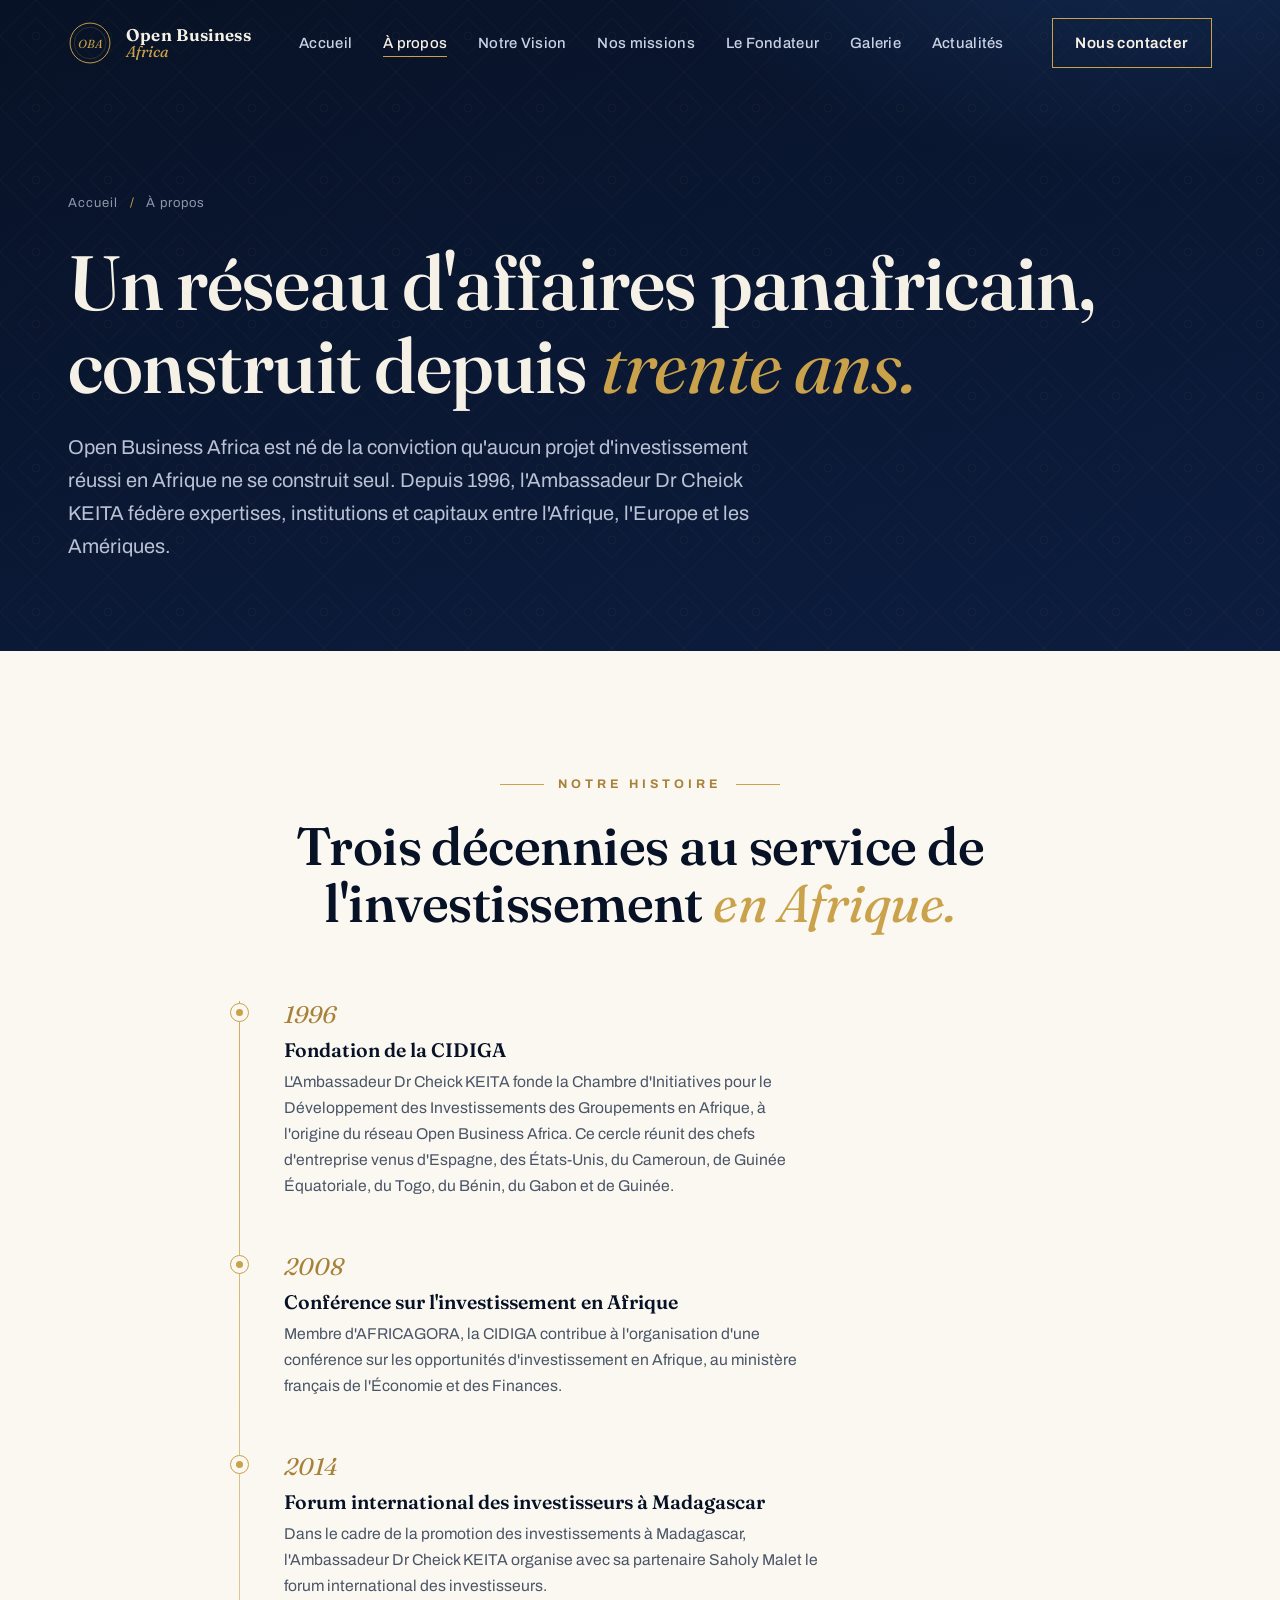
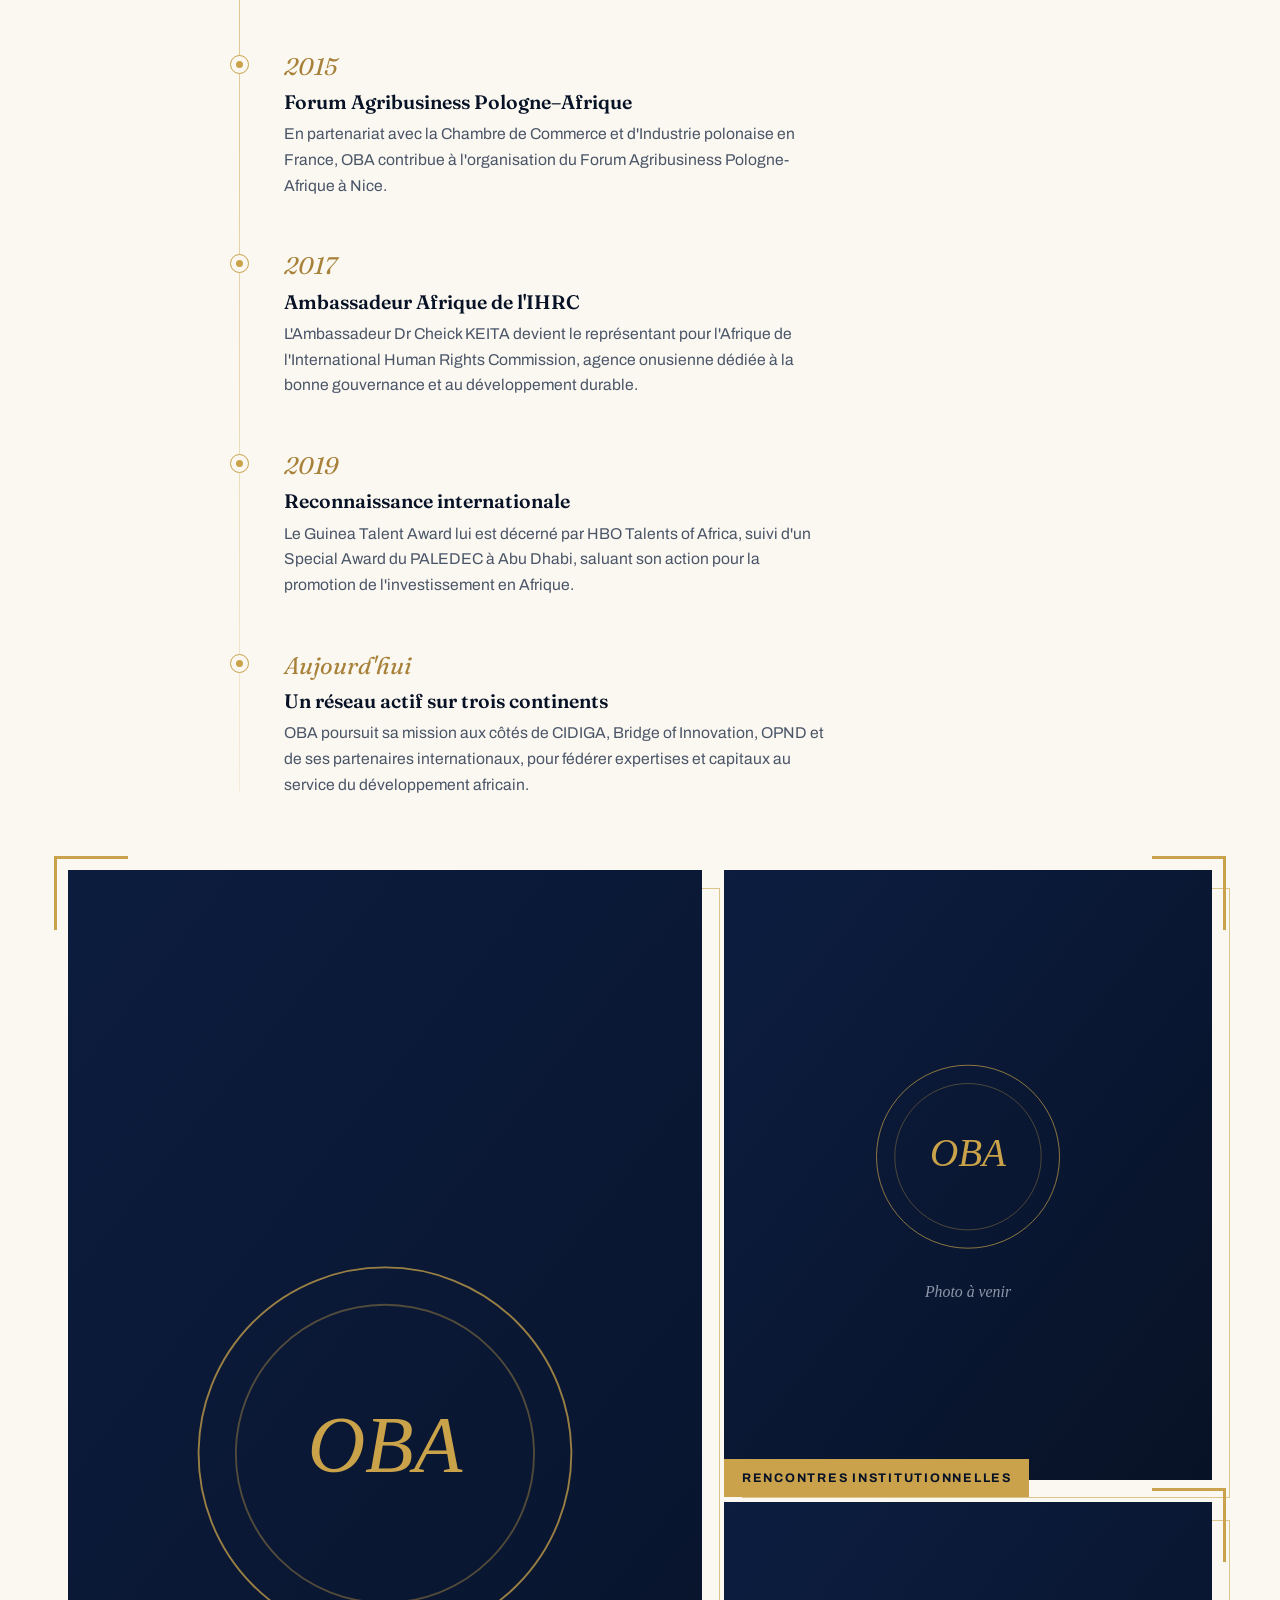
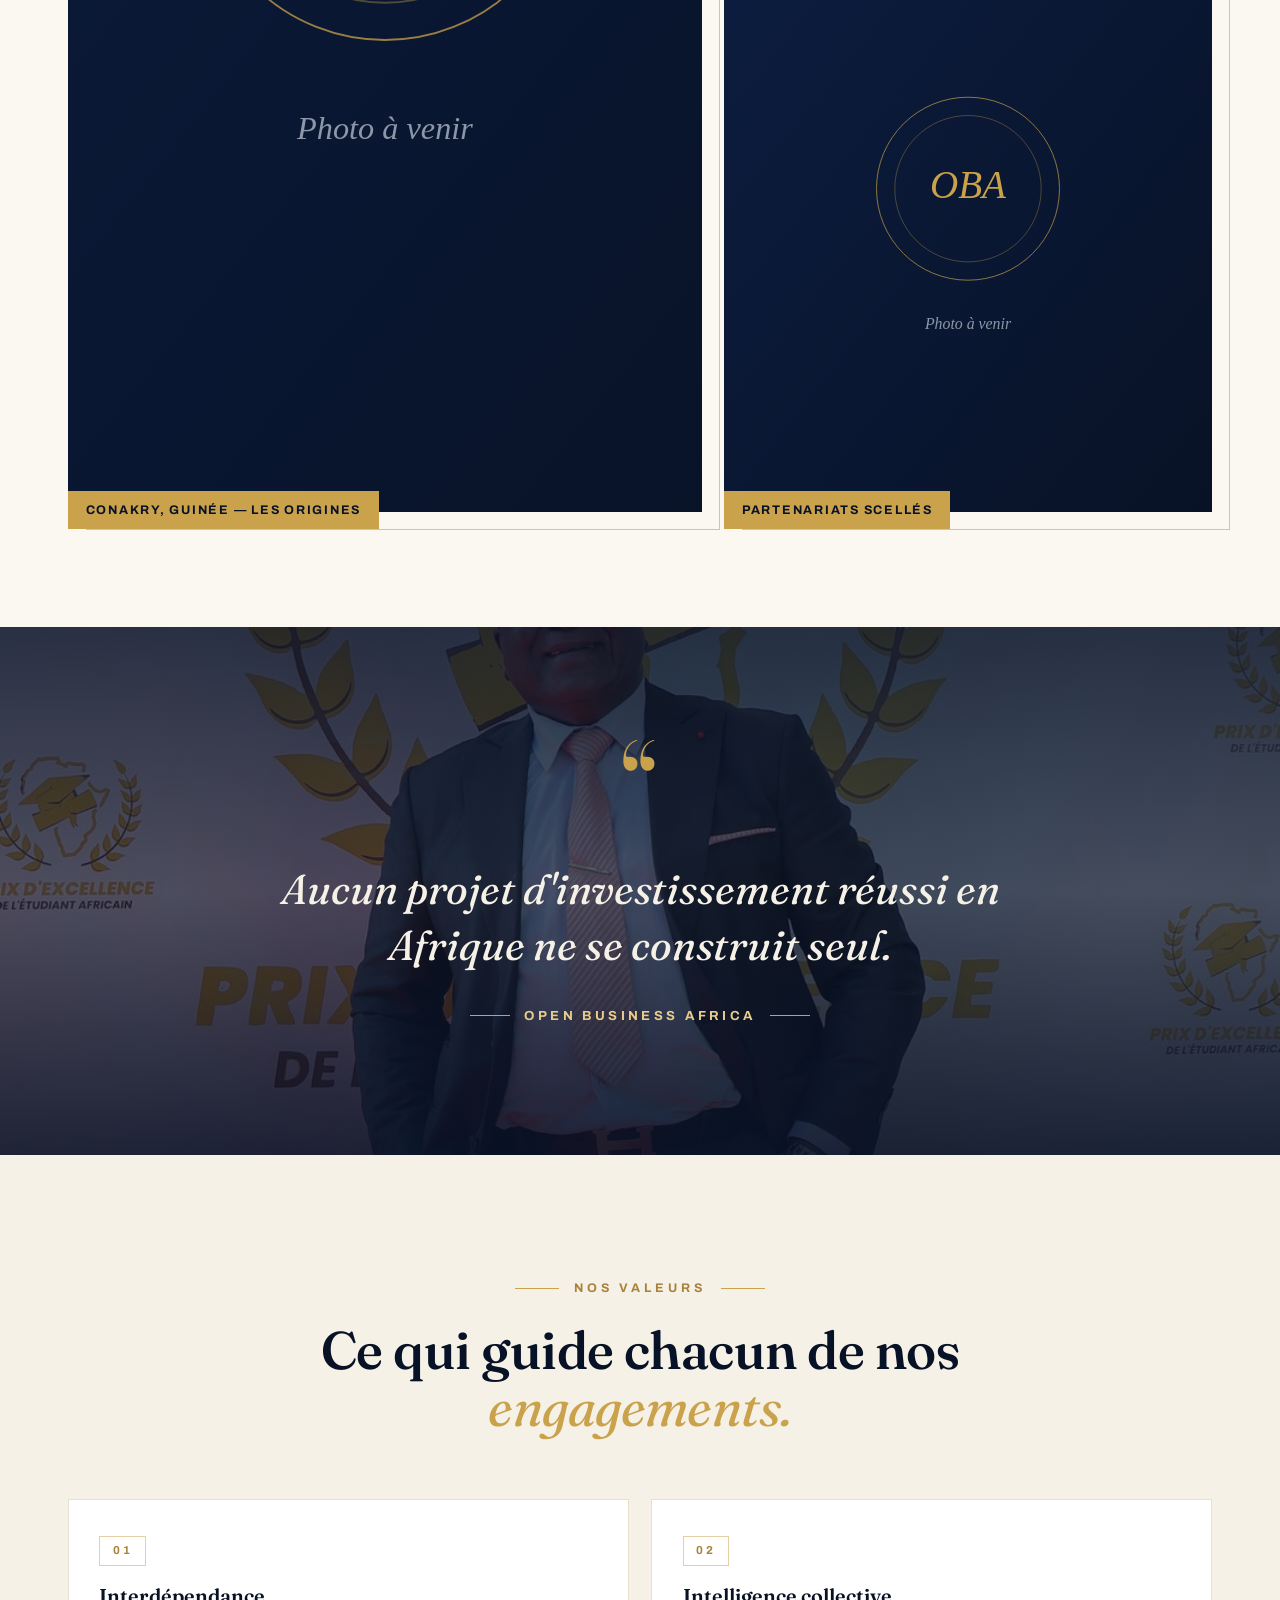
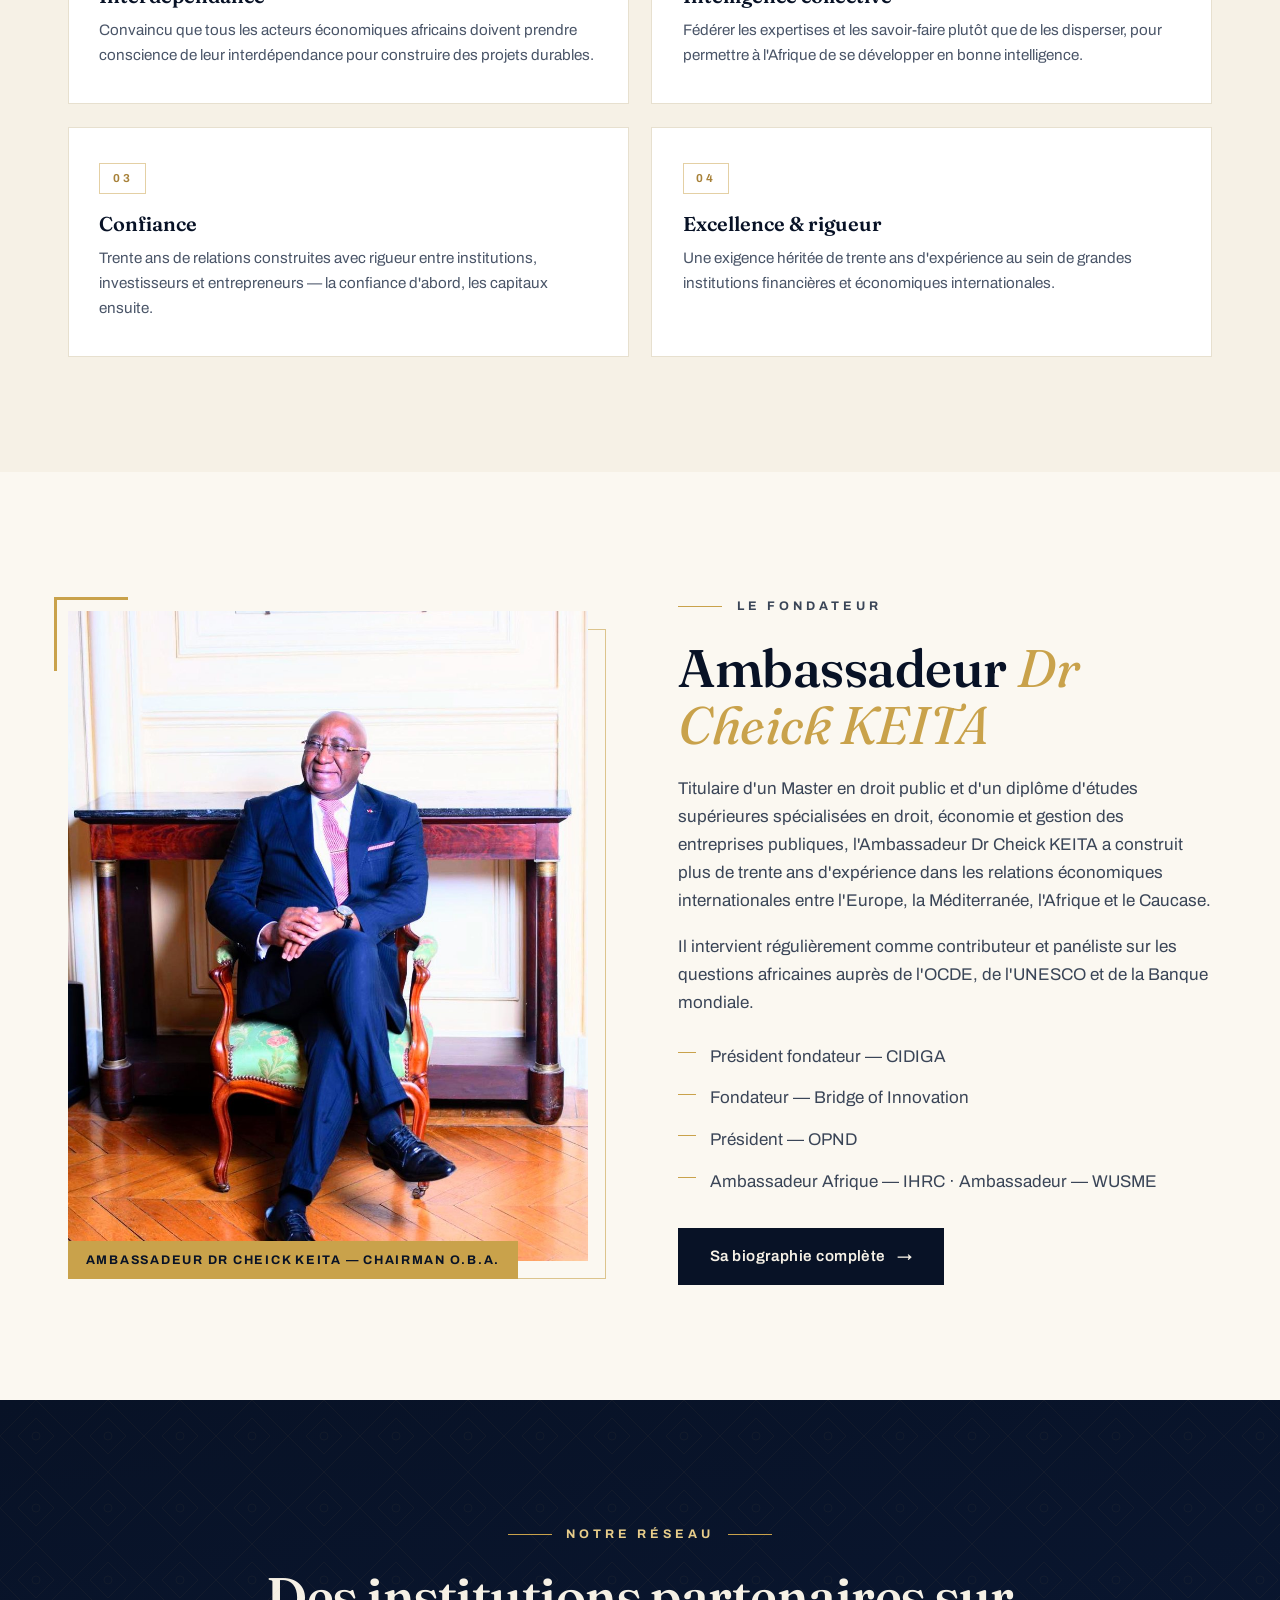
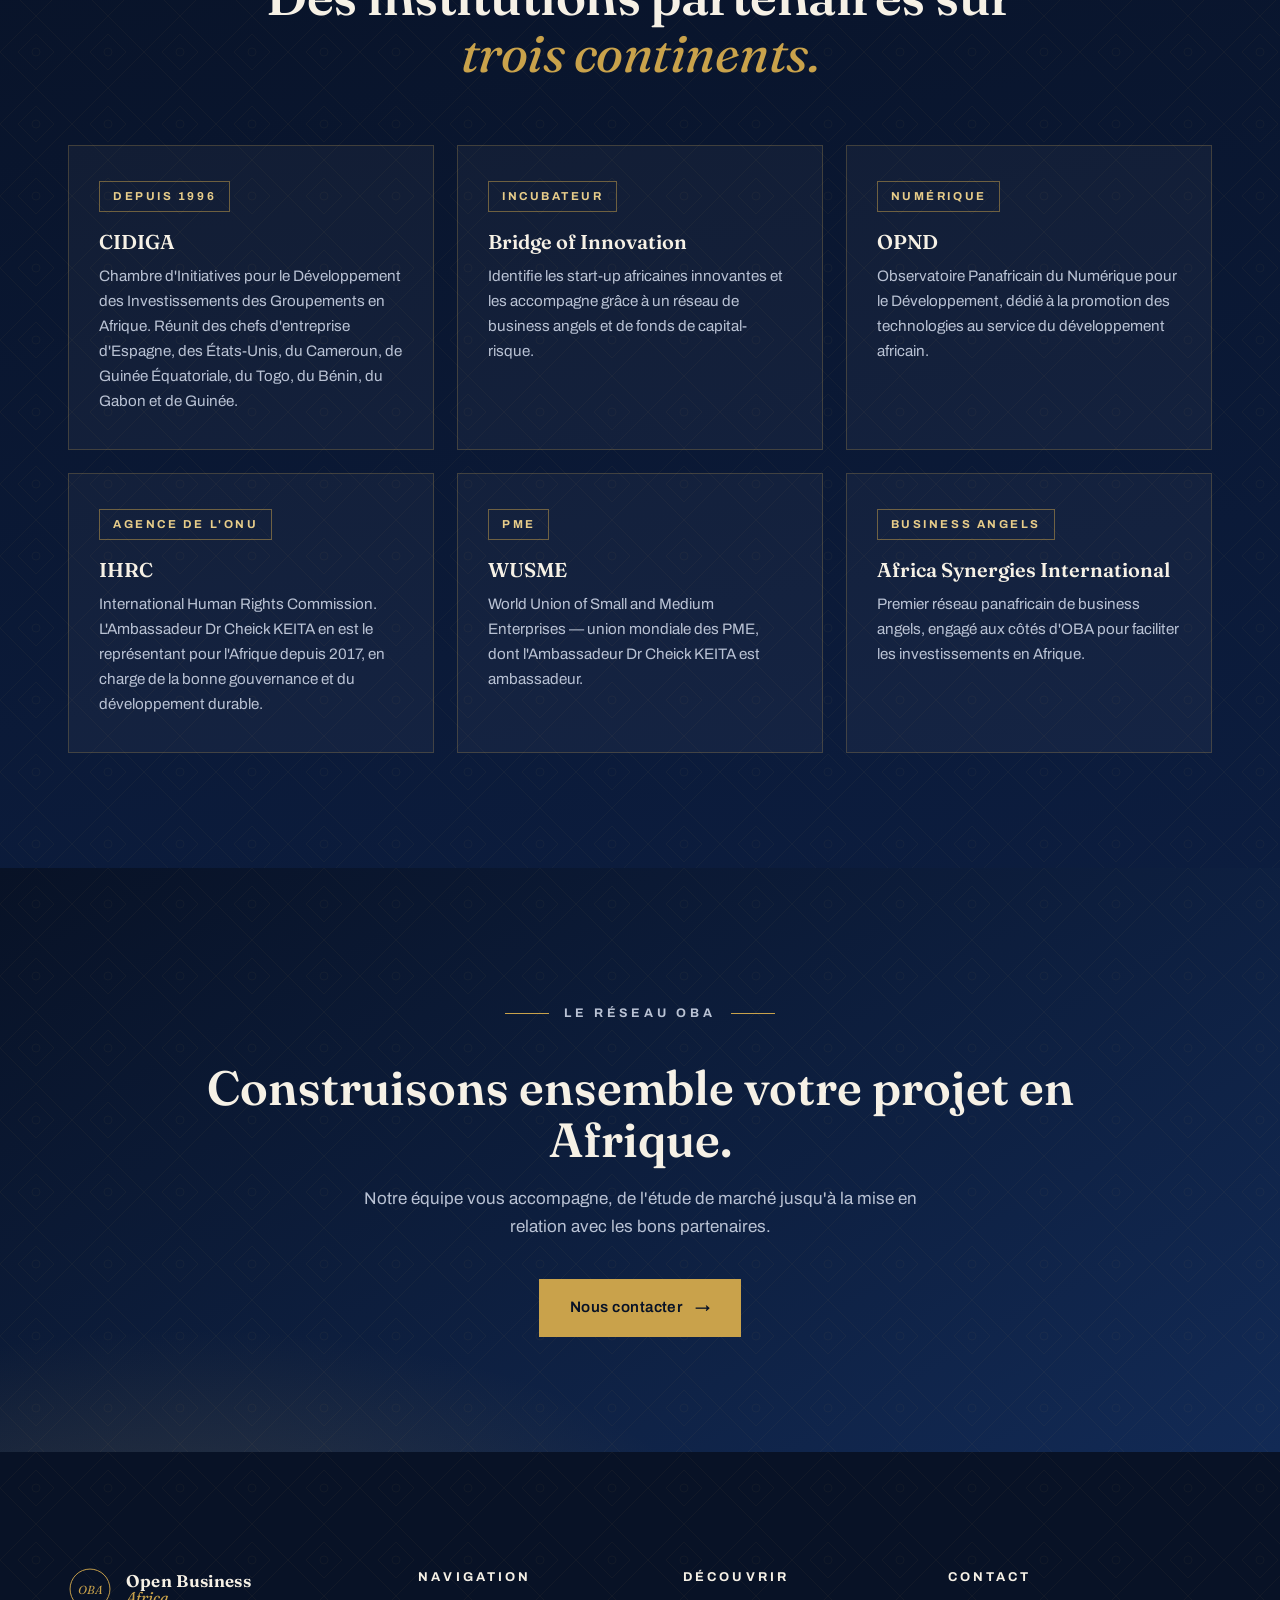
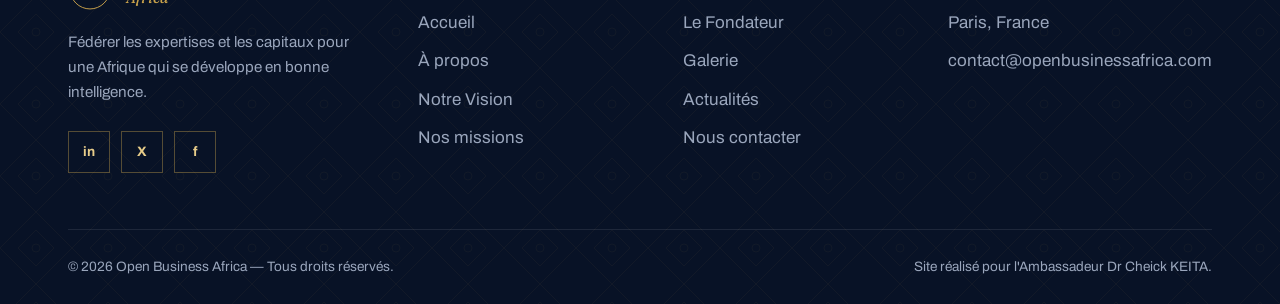
==== commit df4cb393: "Harmonisation : Ambassadeur Dr Cheick KEITA — Chairman O.B.A. partout" ====
--- a/about.html
+++ b/about.html
@@ -62,7 +62,7 @@
     </nav>
     <div class="reveal">
       <h1 class="h-hero">Un réseau d'affaires panafricain, construit depuis <span class="gold-italic">trente ans.</span></h1>
-      <p class="lead">Open Business Africa est né de la conviction qu'aucun projet d'investissement réussi en Afrique ne se construit seul. Depuis 1996, l'Ambassadeur Cheick Keita fédère expertises, institutions et capitaux entre l'Afrique, l'Europe et les Amériques.</p>
+      <p class="lead">Open Business Africa est né de la conviction qu'aucun projet d'investissement réussi en Afrique ne se construit seul. Depuis 1996, l'Ambassadeur Dr Cheick KEITA fédère expertises, institutions et capitaux entre l'Afrique, l'Europe et les Amériques.</p>
     </div>
   </div>
 </section>
@@ -78,7 +78,7 @@
       <div class="timeline__item reveal">
         <span class="timeline__year">1996</span>
         <h3>Fondation de la CIDIGA</h3>
-        <p>L'Ambassadeur Cheick Keita fonde la Chambre d'Initiatives pour le Développement des Investissements des Groupements en Afrique, à l'origine du réseau Open Business Africa. Ce cercle réunit des chefs d'entreprise venus d'Espagne, des États-Unis, du Cameroun, de Guinée Équatoriale, du Togo, du Bénin, du Gabon et de Guinée.</p>
+        <p>L'Ambassadeur Dr Cheick KEITA fonde la Chambre d'Initiatives pour le Développement des Investissements des Groupements en Afrique, à l'origine du réseau Open Business Africa. Ce cercle réunit des chefs d'entreprise venus d'Espagne, des États-Unis, du Cameroun, de Guinée Équatoriale, du Togo, du Bénin, du Gabon et de Guinée.</p>
       </div>
       <div class="timeline__item reveal">
         <span class="timeline__year">2008</span>
@@ -88,7 +88,7 @@
       <div class="timeline__item reveal">
         <span class="timeline__year">2014</span>
         <h3>Forum international des investisseurs à Madagascar</h3>
-        <p>Dans le cadre de la promotion des investissements à Madagascar, l'Ambassadeur Cheick Keita organise avec sa partenaire Saholy Malet le forum international des investisseurs.</p>
+        <p>Dans le cadre de la promotion des investissements à Madagascar, l'Ambassadeur Dr Cheick KEITA organise avec sa partenaire Saholy Malet le forum international des investisseurs.</p>
       </div>
       <div class="timeline__item reveal">
         <span class="timeline__year">2015</span>
@@ -98,7 +98,7 @@
       <div class="timeline__item reveal">
         <span class="timeline__year">2017</span>
         <h3>Ambassadeur Afrique de l'IHRC</h3>
-        <p>L'Ambassadeur Cheick Keita devient le représentant pour l'Afrique de l'International Human Rights Commission, agence onusienne dédiée à la bonne gouvernance et au développement durable.</p>
+        <p>L'Ambassadeur Dr Cheick KEITA devient le représentant pour l'Afrique de l'International Human Rights Commission, agence onusienne dédiée à la bonne gouvernance et au développement durable.</p>
       </div>
       <div class="timeline__item reveal">
         <span class="timeline__year">2019</span>
@@ -174,13 +174,13 @@
 <section class="section">
   <div class="container split">
     <figure class="frame split__media reveal">
-      <img src="images/fondateur-salon.jpg" alt="L'Ambassadeur Cheick Keita">
-      <figcaption>Ambassadeur Cheick Keita</figcaption>
+      <img src="images/fondateur-salon.jpg" alt="L'Ambassadeur Dr Cheick KEITA">
+      <figcaption>Ambassadeur Dr Cheick KEITA — Chairman O.B.A.</figcaption>
     </figure>
     <div class="split__body reveal" data-delay="1">
       <p class="kicker">Le fondateur</p>
-      <h2 class="h-section">Ambassadeur <span class="gold-italic">Cheick Keita</span></h2>
-      <p>Titulaire d'un Master en droit public et d'un diplôme d'études supérieures spécialisées en droit, économie et gestion des entreprises publiques, l'Ambassadeur Cheick Keita a construit plus de trente ans d'expérience dans les relations économiques internationales entre l'Europe, la Méditerranée, l'Afrique et le Caucase.</p>
+      <h2 class="h-section">Ambassadeur <span class="gold-italic">Dr Cheick KEITA</span></h2>
+      <p>Titulaire d'un Master en droit public et d'un diplôme d'études supérieures spécialisées en droit, économie et gestion des entreprises publiques, l'Ambassadeur Dr Cheick KEITA a construit plus de trente ans d'expérience dans les relations économiques internationales entre l'Europe, la Méditerranée, l'Afrique et le Caucase.</p>
       <p>Il intervient régulièrement comme contributeur et panéliste sur les questions africaines auprès de l'OCDE, de l'UNESCO et de la Banque mondiale.</p>
       <ul class="gold-list">
         <li>Président fondateur — CIDIGA</li>
@@ -219,12 +219,12 @@
       <article class="card card--dark reveal">
         <span class="card__tag">Agence de l'ONU</span>
         <h3 class="on-dark">IHRC</h3>
-        <p>International Human Rights Commission. L'Ambassadeur Cheick Keita en est le représentant pour l'Afrique depuis 2017, en charge de la bonne gouvernance et du développement durable.</p>
+        <p>International Human Rights Commission. L'Ambassadeur Dr Cheick KEITA en est le représentant pour l'Afrique depuis 2017, en charge de la bonne gouvernance et du développement durable.</p>
       </article>
       <article class="card card--dark reveal" data-delay="1">
         <span class="card__tag">PME</span>
         <h3 class="on-dark">WUSME</h3>
-        <p>World Union of Small and Medium Enterprises — union mondiale des PME, dont l'Ambassadeur Cheick Keita est ambassadeur.</p>
+        <p>World Union of Small and Medium Enterprises — union mondiale des PME, dont l'Ambassadeur Dr Cheick KEITA est ambassadeur.</p>
       </article>
       <article class="card card--dark reveal" data-delay="2">
         <span class="card__tag">Business Angels</span>
@@ -293,7 +293,7 @@
     </div>
     <div class="footer-bottom">
       <p>© <span data-year>2026</span> Open Business Africa — Tous droits réservés.</p>
-      <p>Site réalisé pour l'Ambassadeur Cheick Keita.</p>
+      <p>Site réalisé pour l'Ambassadeur Dr Cheick KEITA.</p>
     </div>
   </div>
 </footer>
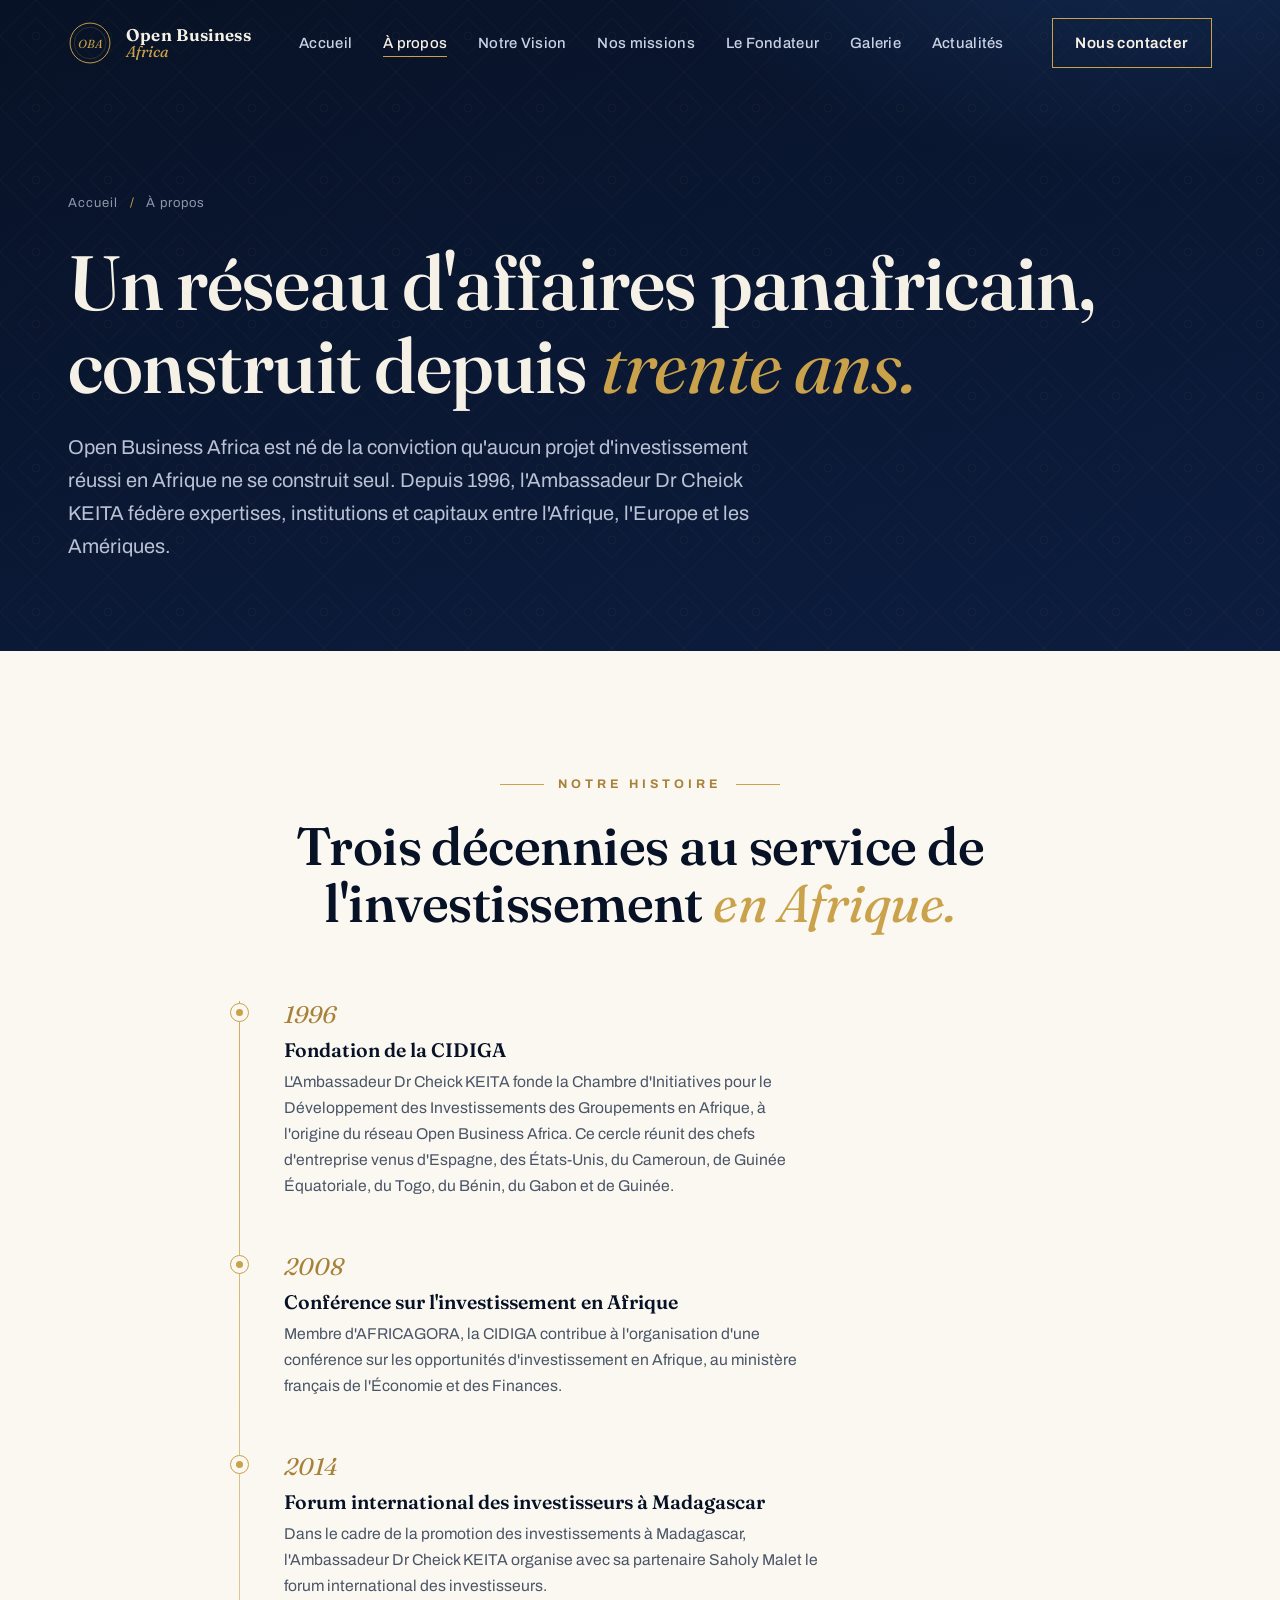
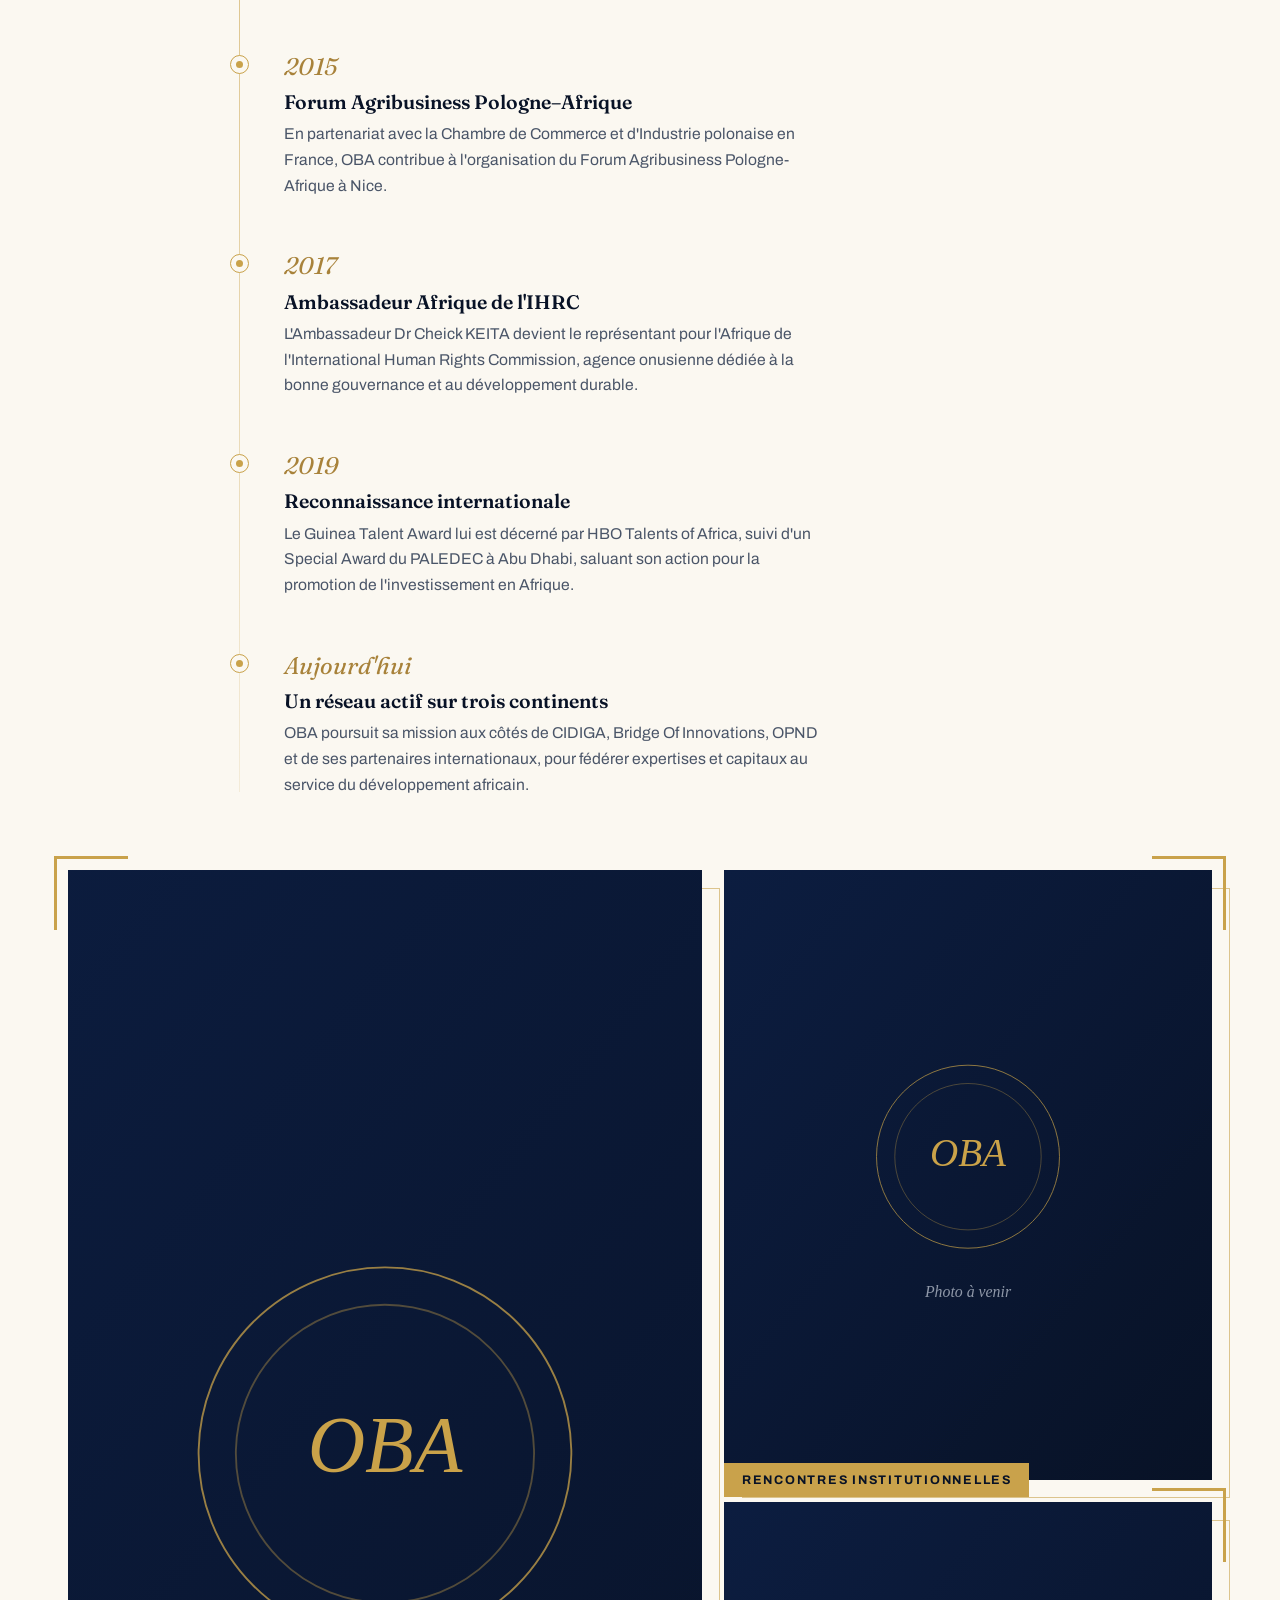
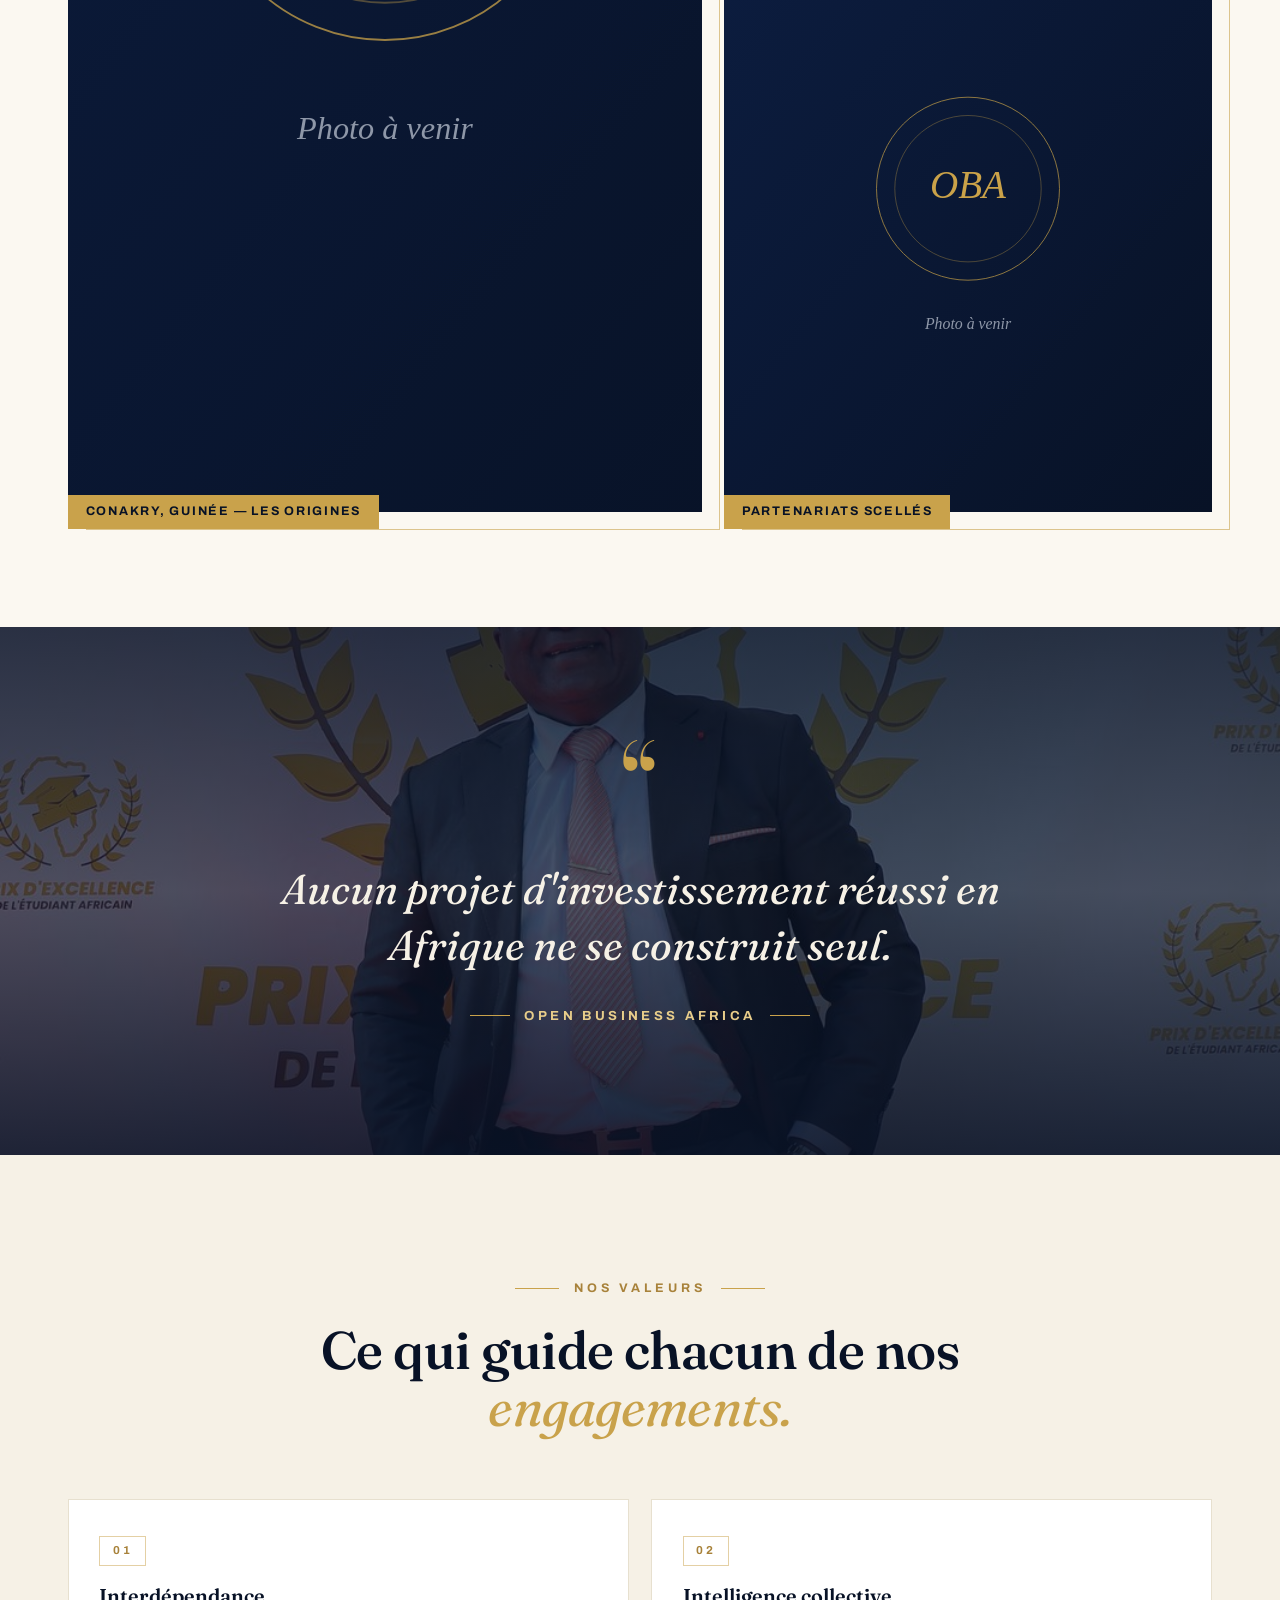
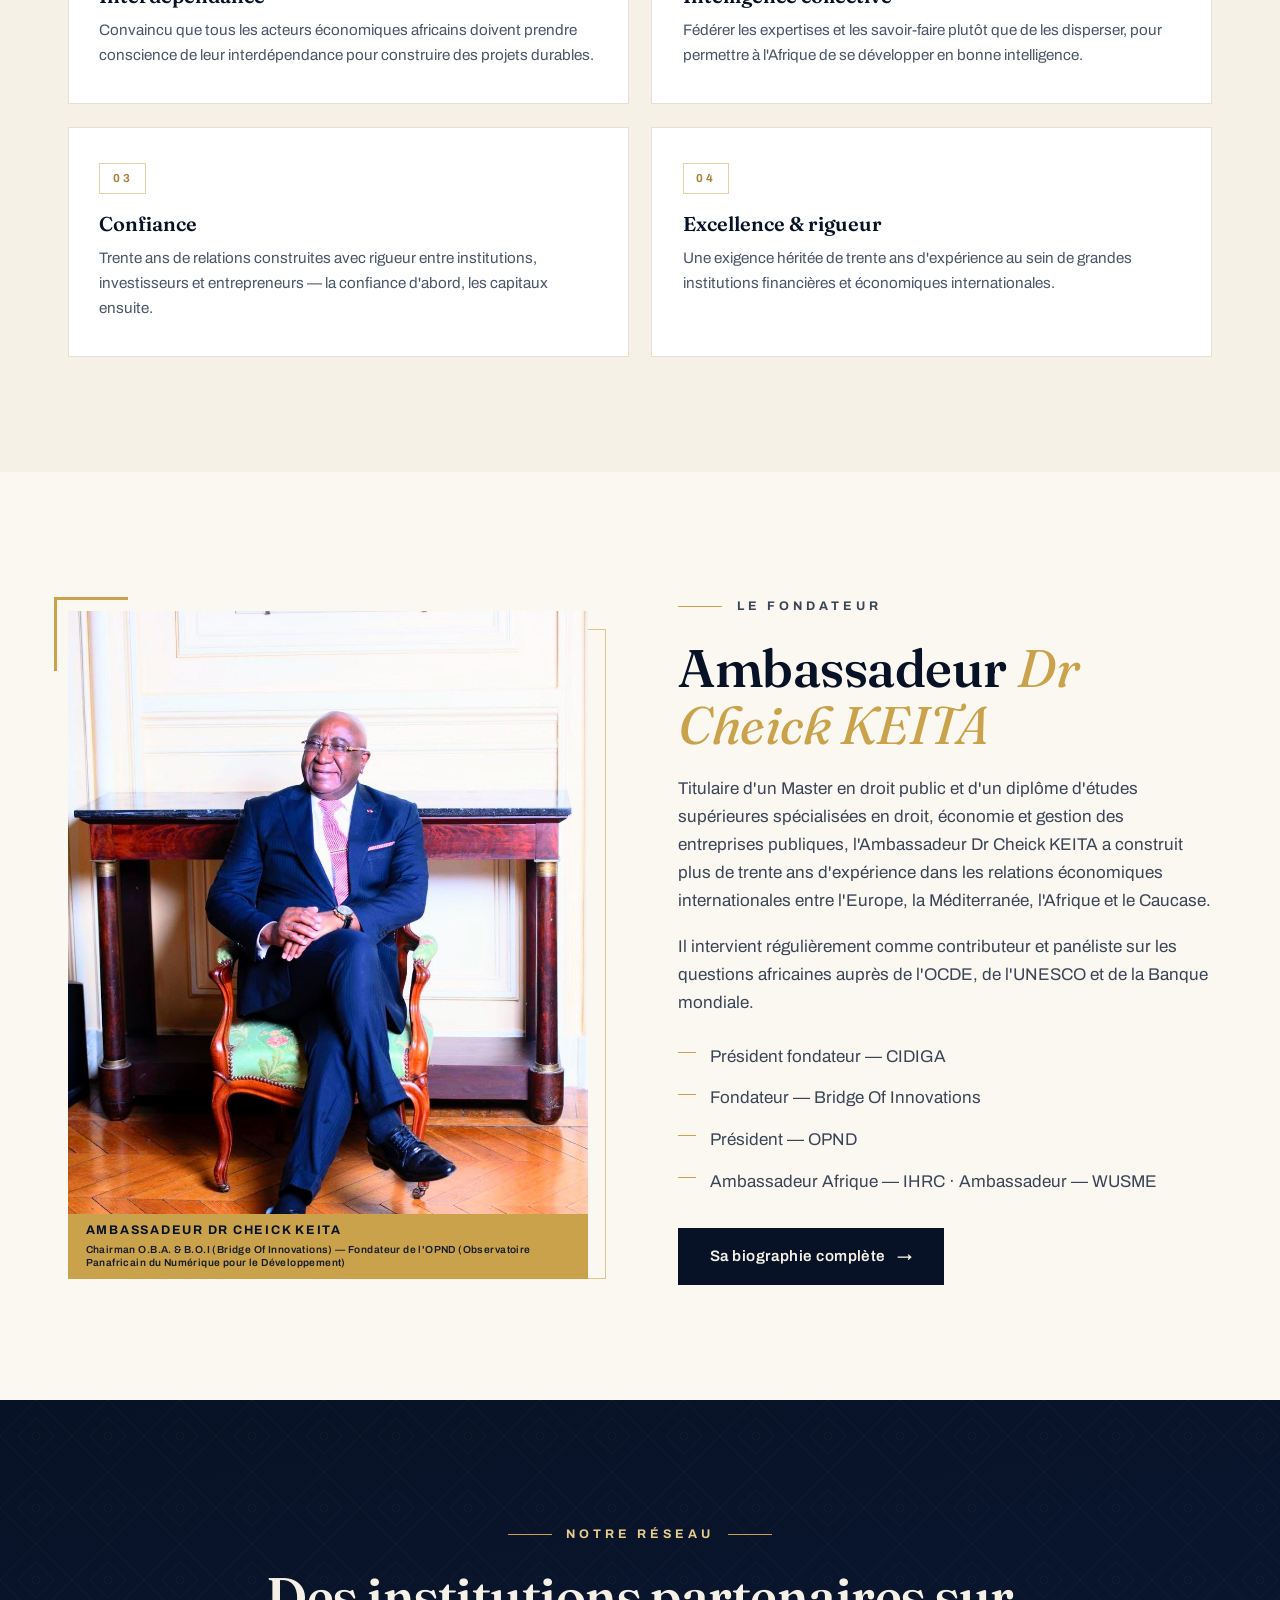
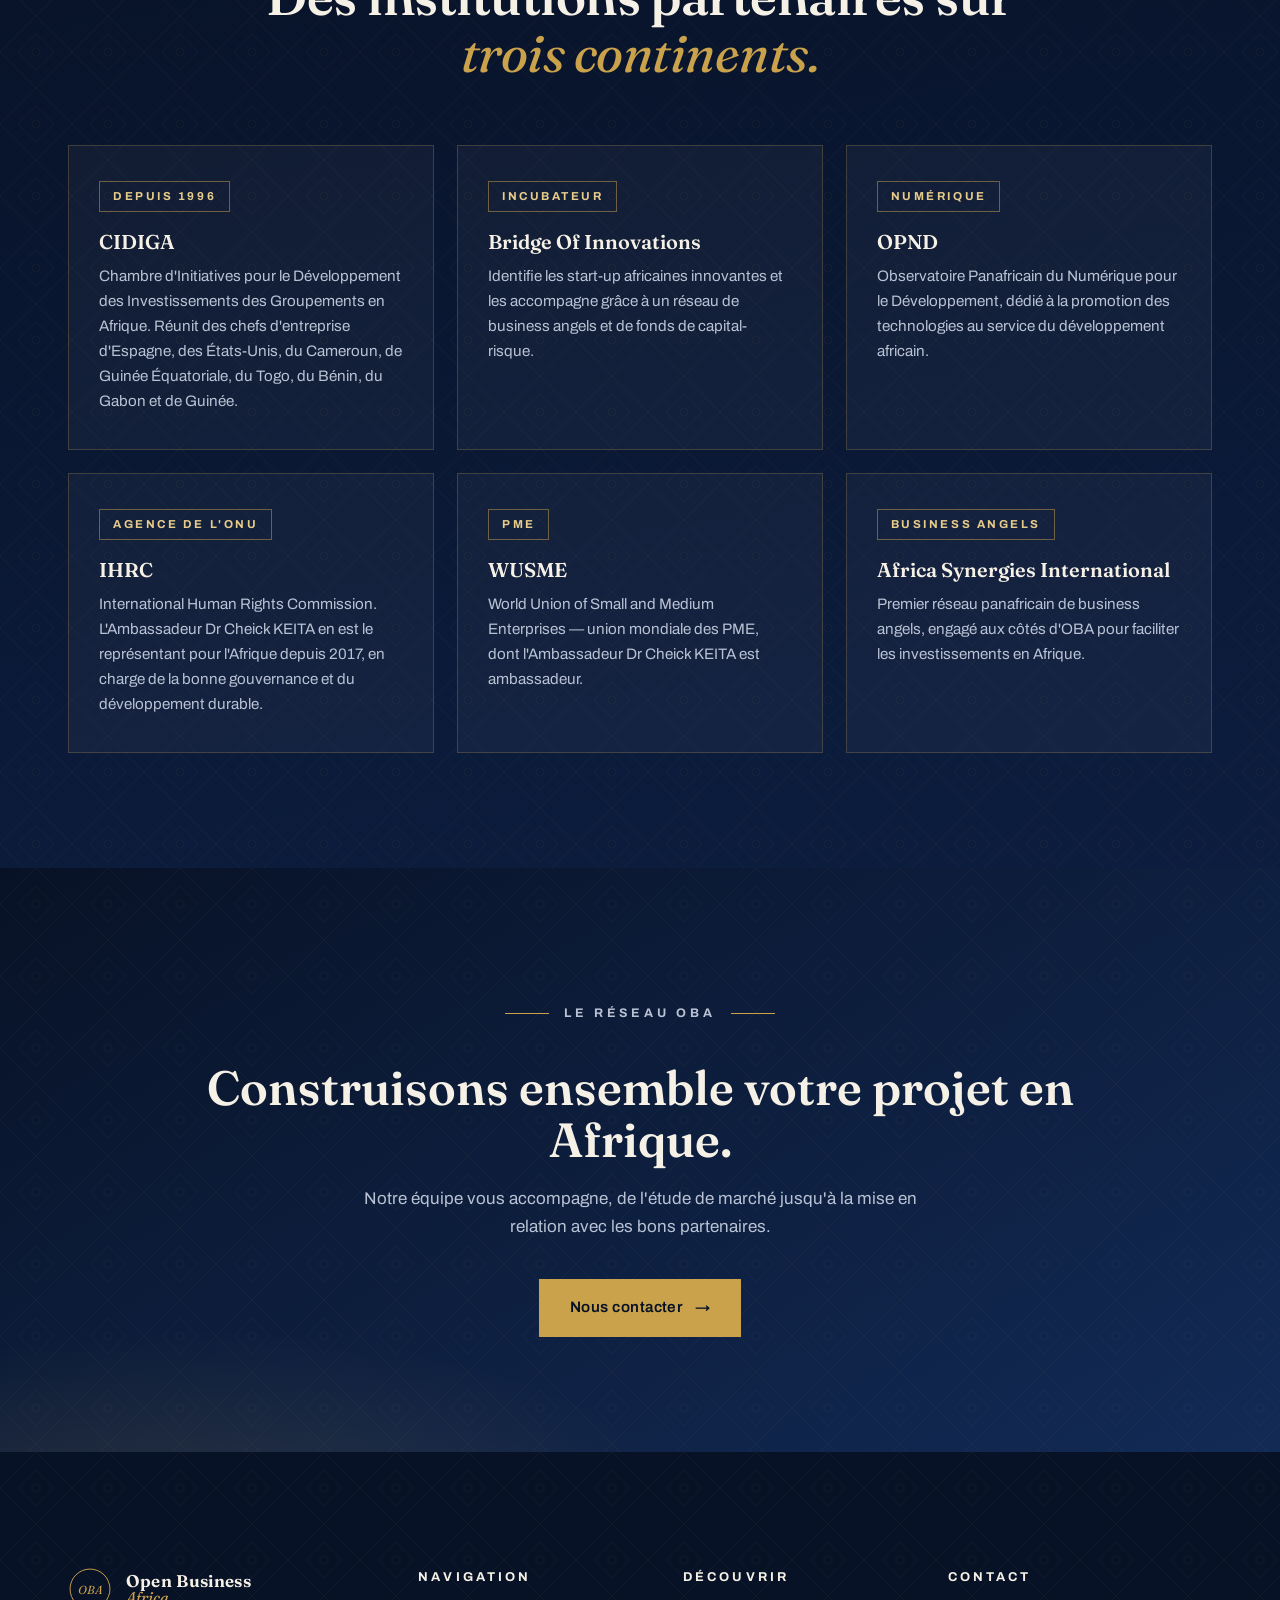
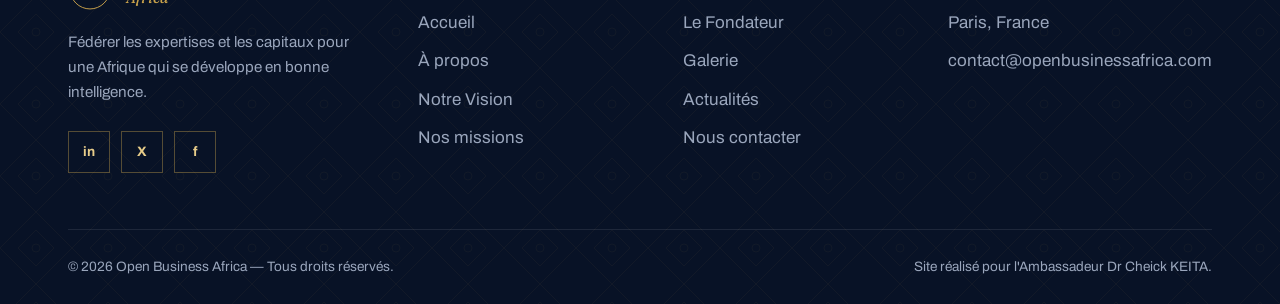
==== commit 7eb42db0: "Titre complet partout : Chairman O.B.A. & B.O.I, Fondateur de l'OPND" ====
--- a/about.html
+++ b/about.html
@@ -108,7 +108,7 @@
       <div class="timeline__item reveal">
         <span class="timeline__year">Aujourd'hui</span>
         <h3>Un réseau actif sur trois continents</h3>
-        <p>OBA poursuit sa mission aux côtés de CIDIGA, Bridge of Innovation, OPND et de ses partenaires internationaux, pour fédérer expertises et capitaux au service du développement africain.</p>
+        <p>OBA poursuit sa mission aux côtés de CIDIGA, Bridge Of Innovations, OPND et de ses partenaires internationaux, pour fédérer expertises et capitaux au service du développement africain.</p>
       </div>
     </div>
 
@@ -175,7 +175,7 @@
   <div class="container split">
     <figure class="frame split__media reveal">
       <img src="images/fondateur-salon.jpg" alt="L'Ambassadeur Dr Cheick KEITA">
-      <figcaption>Ambassadeur Dr Cheick KEITA — Chairman O.B.A.</figcaption>
+      <figcaption>Ambassadeur Dr Cheick KEITA<small>Chairman O.B.A. &amp; B.O.I (Bridge Of Innovations) — Fondateur de l'OPND (Observatoire Panafricain du Numérique pour le Développement)</small></figcaption>
     </figure>
     <div class="split__body reveal" data-delay="1">
       <p class="kicker">Le fondateur</p>
@@ -184,7 +184,7 @@
       <p>Il intervient régulièrement comme contributeur et panéliste sur les questions africaines auprès de l'OCDE, de l'UNESCO et de la Banque mondiale.</p>
       <ul class="gold-list">
         <li>Président fondateur — CIDIGA</li>
-        <li>Fondateur — Bridge of Innovation</li>
+        <li>Fondateur — Bridge Of Innovations</li>
         <li>Président — OPND</li>
         <li>Ambassadeur Afrique — IHRC · Ambassadeur — WUSME</li>
       </ul>
@@ -208,7 +208,7 @@
       </article>
       <article class="card card--dark reveal" data-delay="1">
         <span class="card__tag">Incubateur</span>
-        <h3 class="on-dark">Bridge of Innovation</h3>
+        <h3 class="on-dark">Bridge Of Innovations</h3>
         <p>Identifie les start-up africaines innovantes et les accompagne grâce à un réseau de business angels et de fonds de capital-risque.</p>
       </article>
       <article class="card card--dark reveal" data-delay="2">
--- a/css/style.css
+++ b/css/style.css
@@ -187,7 +187,11 @@
   position:absolute;z-index:4;left:0;bottom:-1.1rem;
   background:var(--gold);color:var(--midnight);
   font-size:.78rem;font-weight:700;letter-spacing:.14em;text-transform:uppercase;
-  padding:.55rem 1.1rem;
+  padding:.55rem 1.1rem;max-width:min(100%,34rem);line-height:1.35;
+}
+.frame figcaption small{
+  display:block;font-size:.64rem;font-weight:600;letter-spacing:.04em;
+  text-transform:none;opacity:.92;margin-top:.2rem;
 }
 
 /* Indicateur scroll */
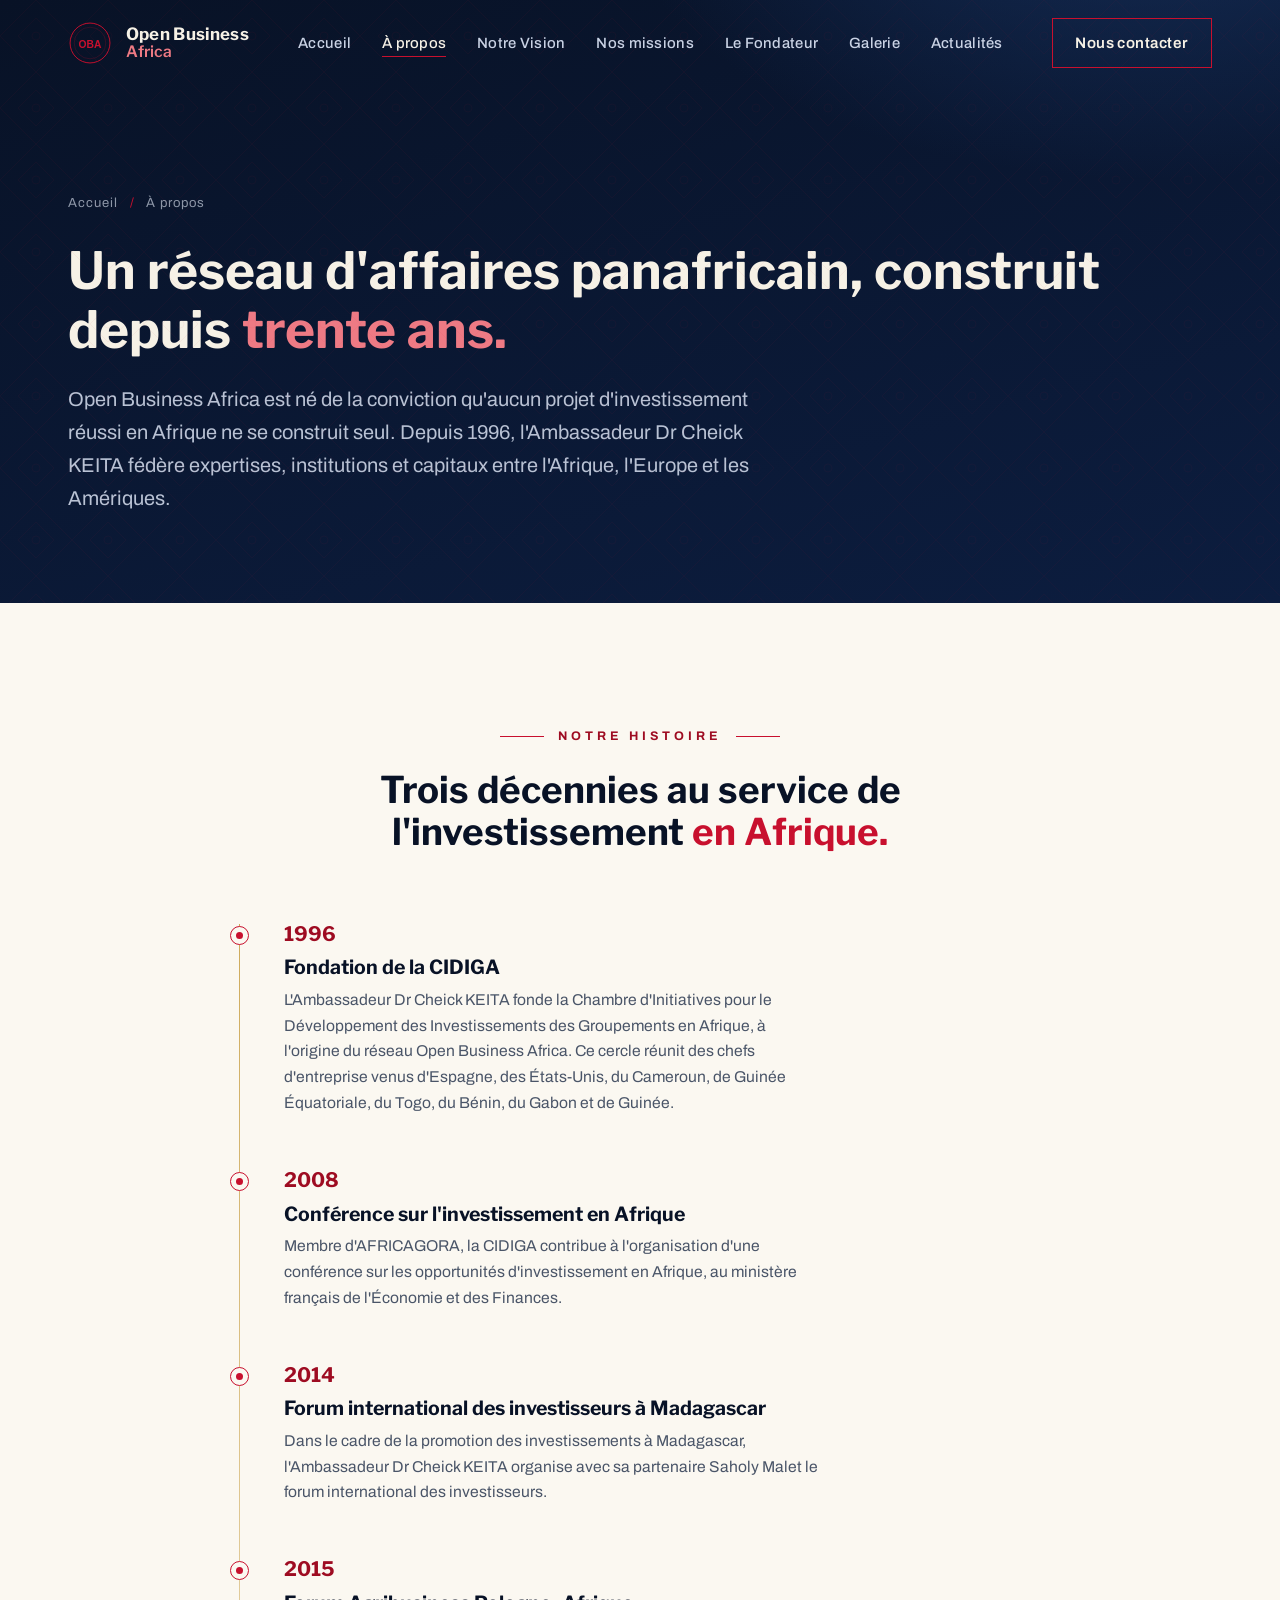
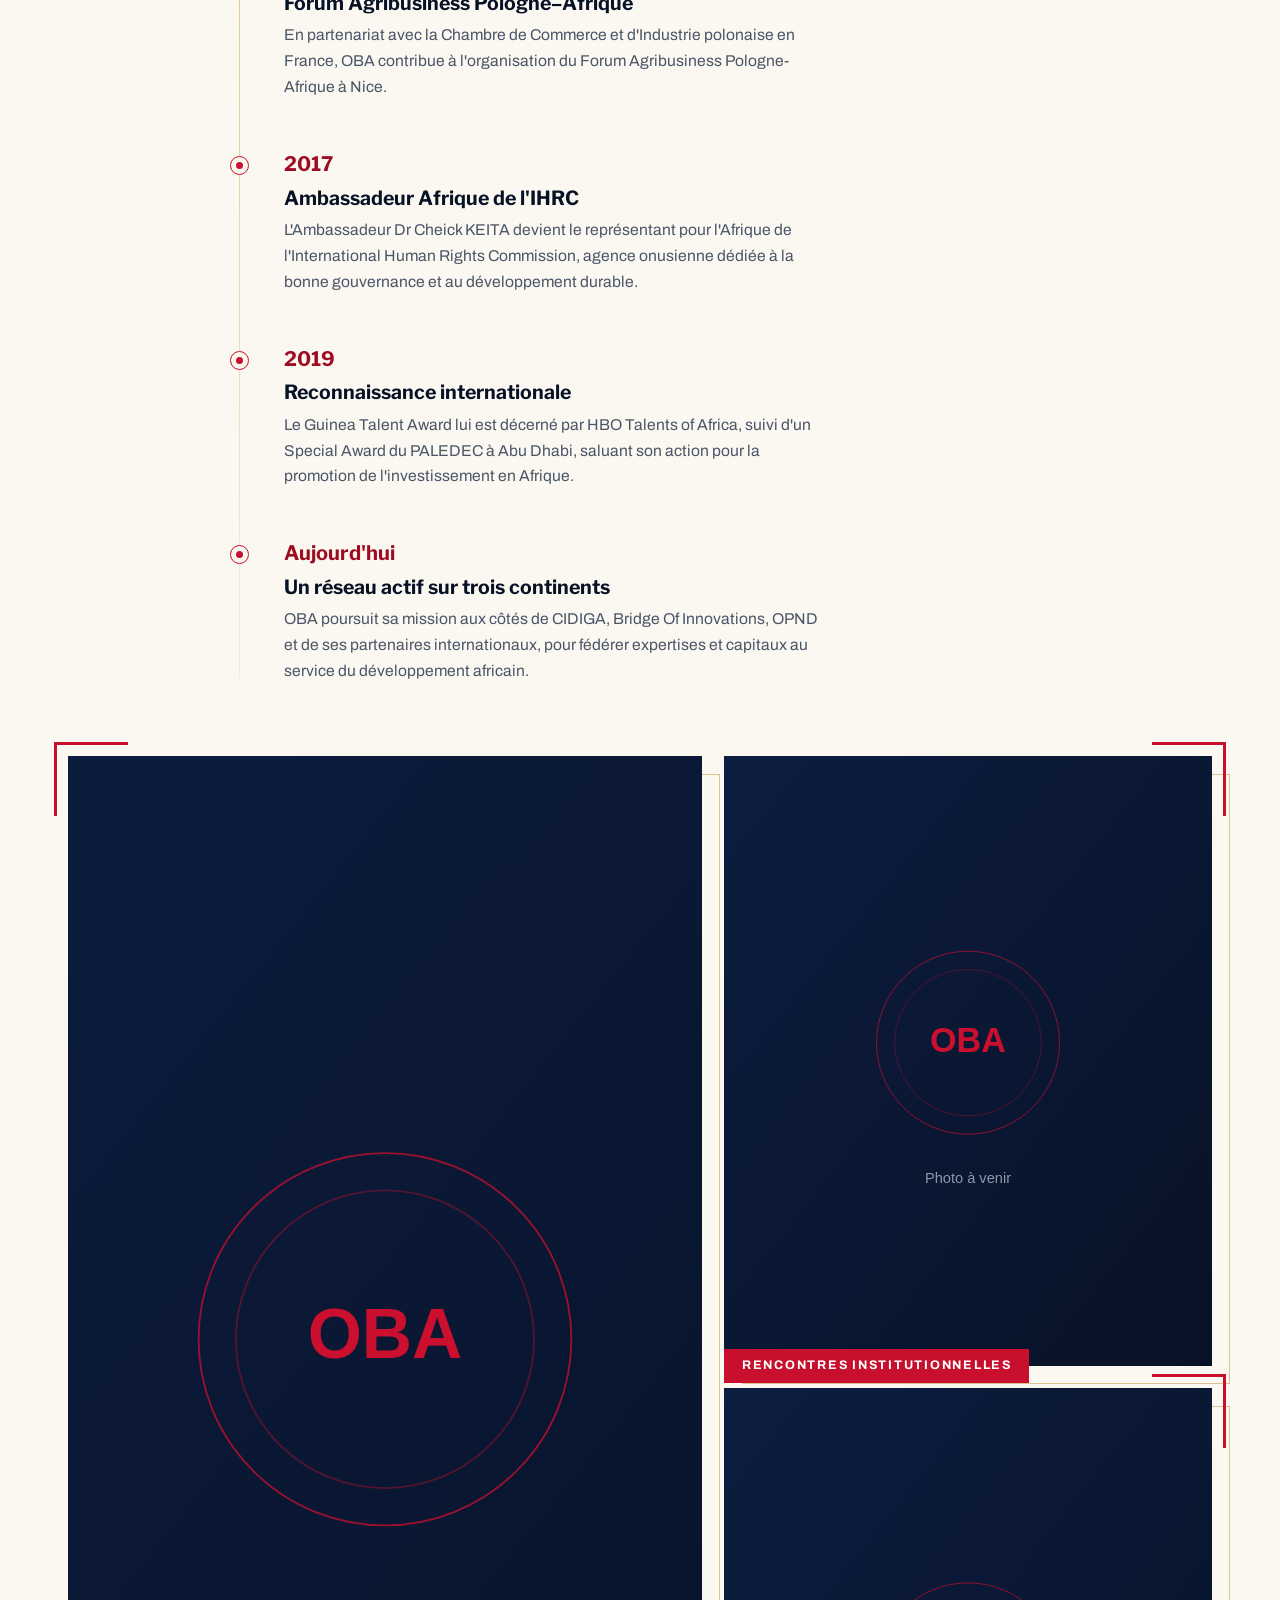
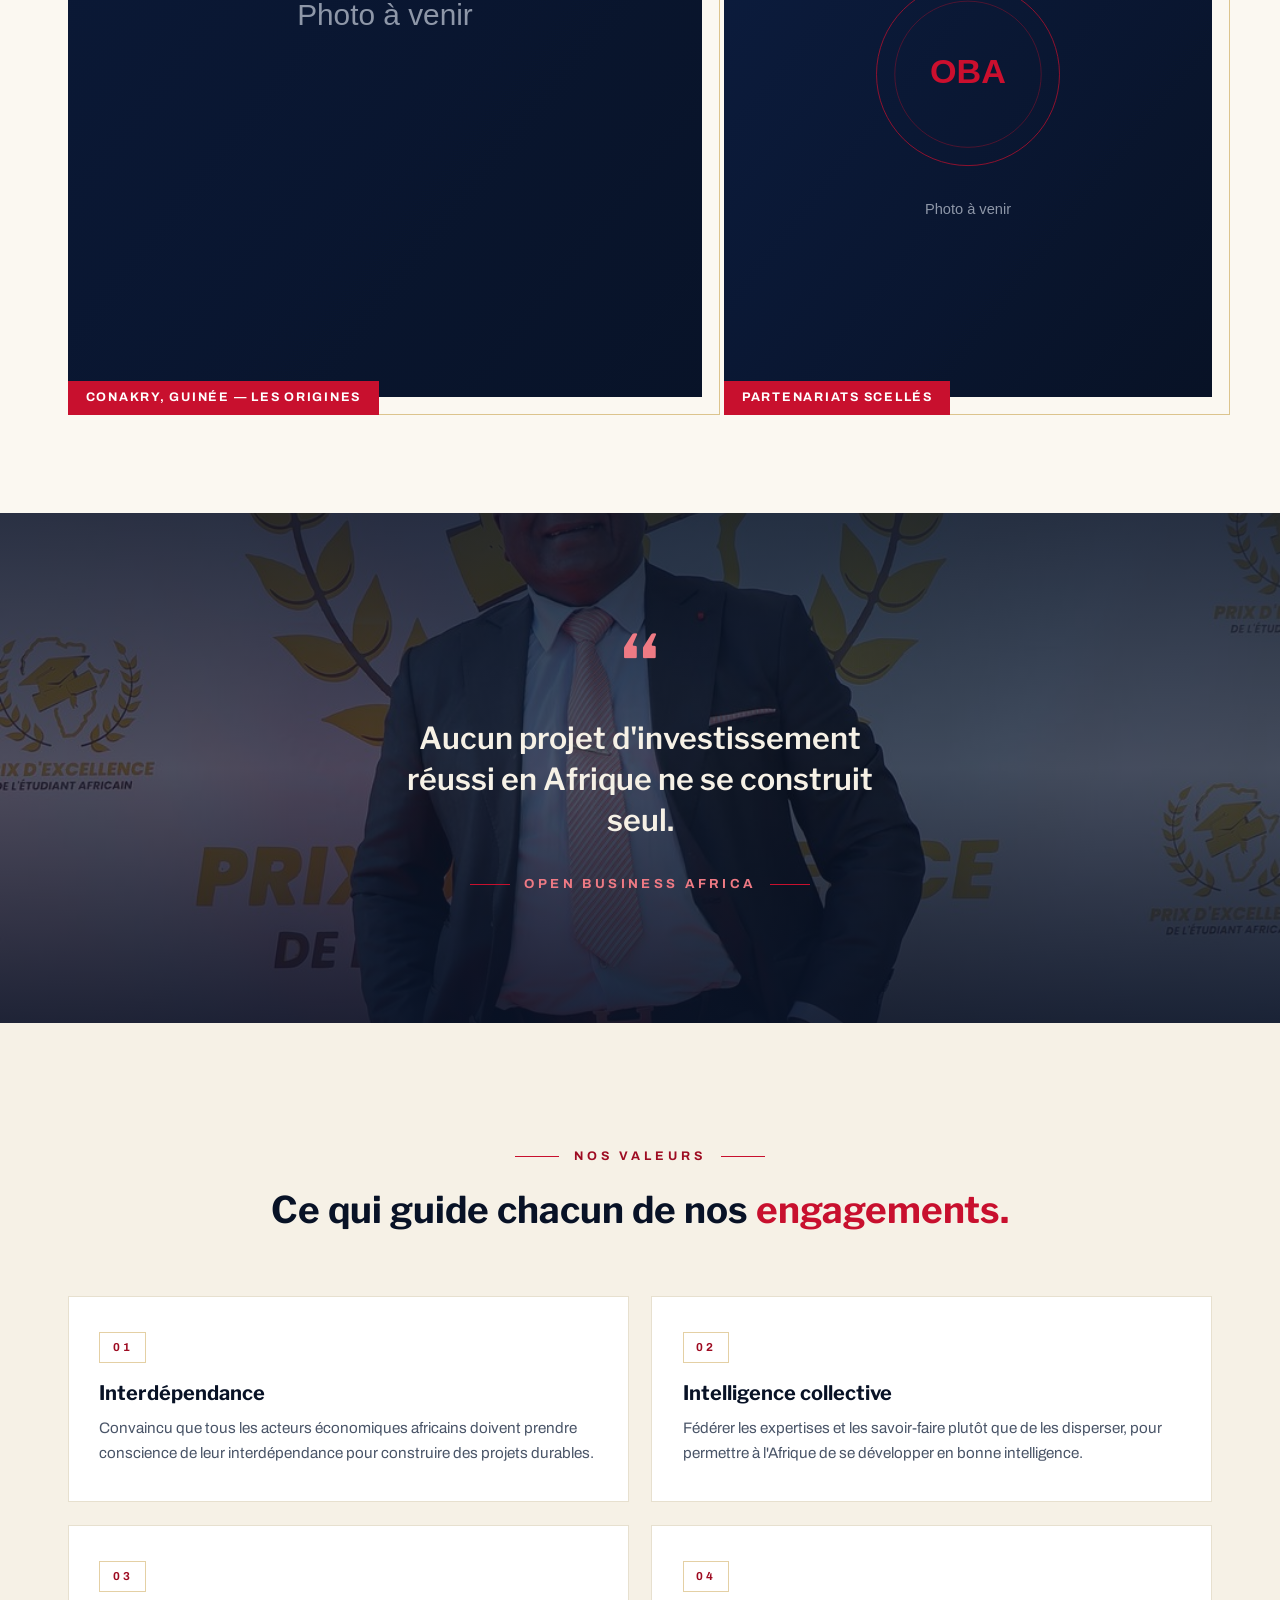
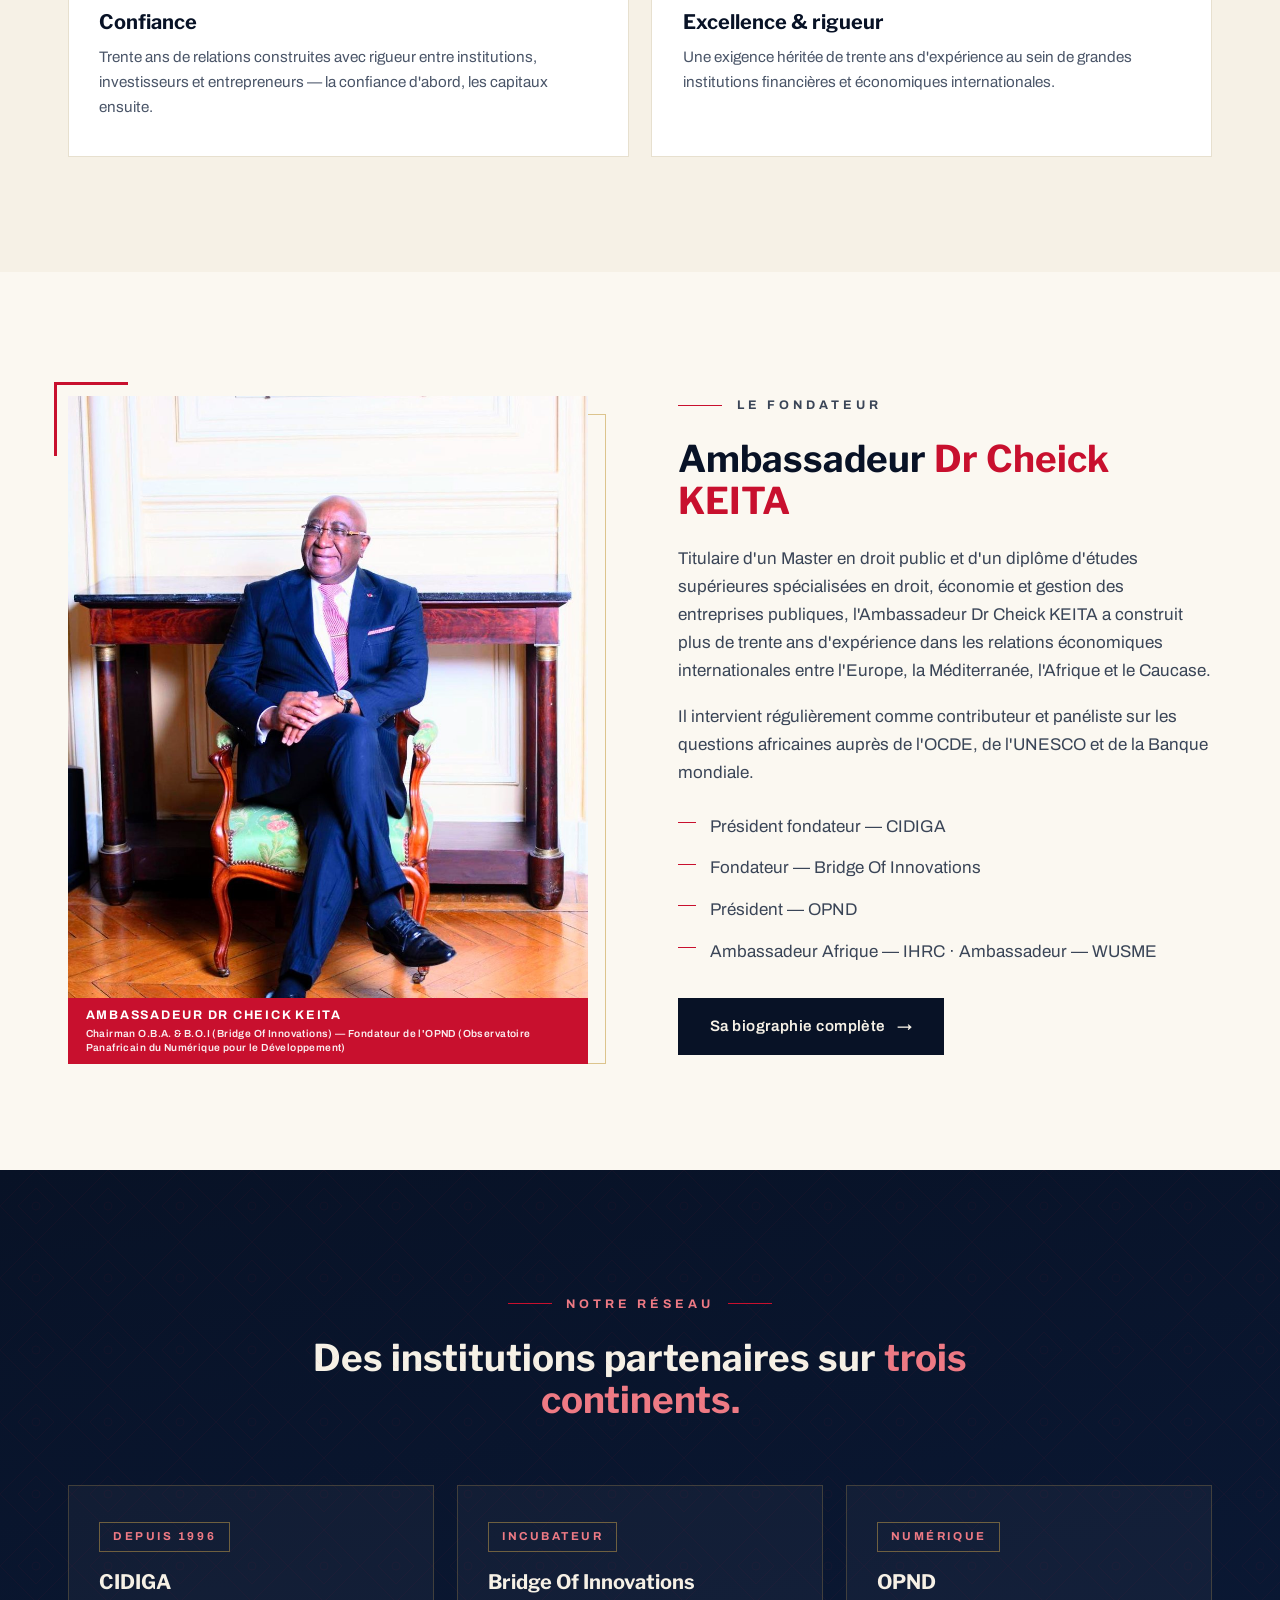
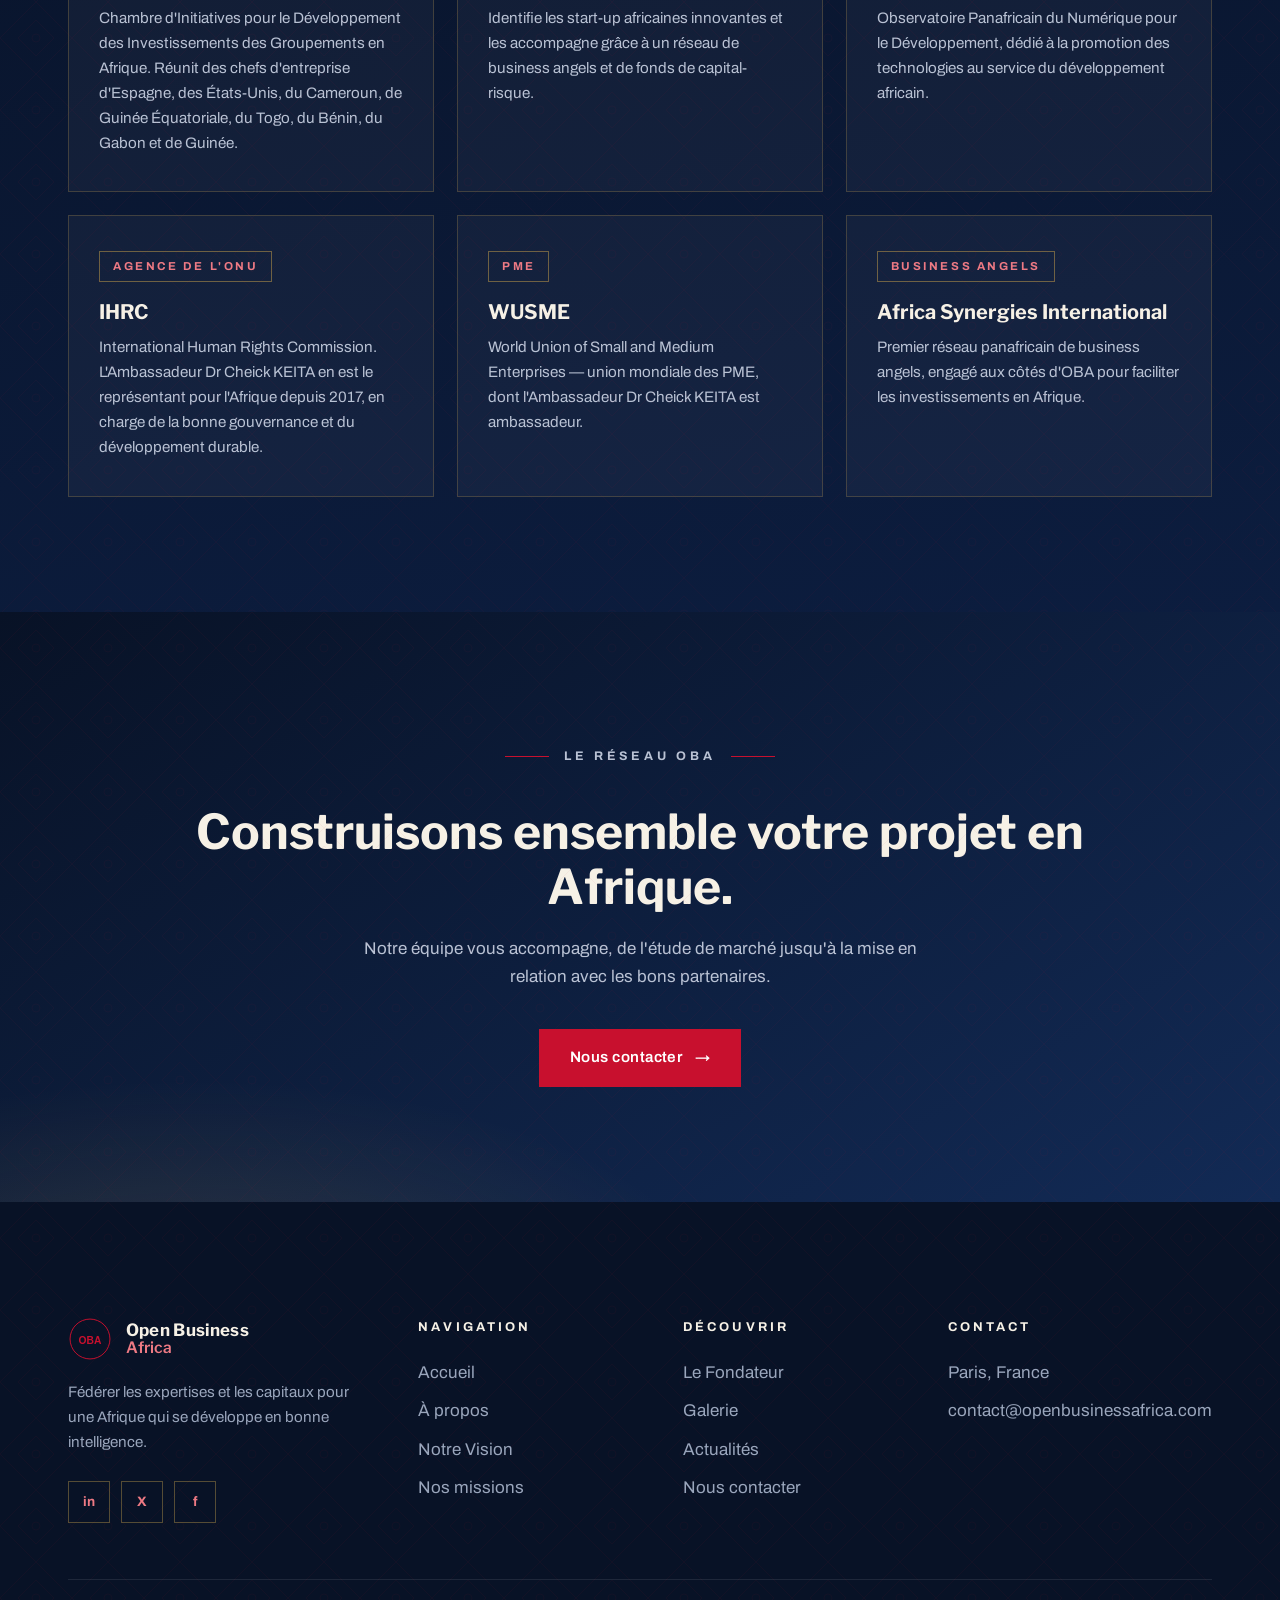
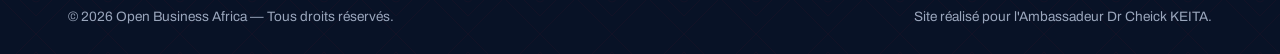
==== commit 00b8162e: "Refonte v2 : typographie classique, palette rouge/blanc, photos business, mur des 54 drapeaux" ====
--- a/about.html
+++ b/about.html
@@ -12,7 +12,7 @@
 <meta property="og:locale" content="fr_FR">
 <link rel="preconnect" href="https://fonts.googleapis.com">
 <link rel="preconnect" href="https://fonts.gstatic.com" crossorigin>
-<link href="https://fonts.googleapis.com/css2?family=Fraunces:ital,opsz,wght@0,9..144,300..900;1,9..144,300..900&family=Archivo:wght@400;500;600;700&display=swap" rel="stylesheet">
+<link href="https://fonts.googleapis.com/css2?family=Libre+Franklin:wght@400;500;600;700;800&family=Archivo:wght@400;500;600;700&display=swap" rel="stylesheet">
 <link rel="stylesheet" href="css/style.css">
 </head>
 <body id="top">
@@ -21,7 +21,7 @@
   <svg viewBox="0 0 120 120" width="70" height="70">
     <circle cx="60" cy="60" r="52" fill="none" stroke="currentColor" stroke-width="1.5" opacity="0.3"/>
     <circle class="preloader__ring" cx="60" cy="60" r="52" fill="none" stroke="currentColor" stroke-width="1.5" stroke-dasharray="327" stroke-dashoffset="327"/>
-    <text x="60" y="70" text-anchor="middle" font-family="Fraunces, serif" font-size="30" font-style="italic" fill="currentColor">OBA</text>
+    <text x="60" y="70" text-anchor="middle" font-family="Arial, sans-serif" font-size="26" font-weight="700" fill="currentColor">OBA</text>
   </svg>
 </div>
 
@@ -32,7 +32,7 @@
         <svg viewBox="0 0 64 64" width="44" height="44">
           <circle cx="32" cy="32" r="29" fill="none" stroke="currentColor" stroke-width="1.4"/>
           <circle cx="32" cy="32" r="23" fill="none" stroke="currentColor" stroke-width="0.6" opacity="0.5"/>
-          <text x="32" y="39" text-anchor="middle" font-family="Fraunces, serif" font-size="17" font-style="italic" fill="currentColor">OBA</text>
+          <text x="32" y="39" text-anchor="middle" font-family="Arial, sans-serif" font-size="15" font-weight="700" fill="currentColor">OBA</text>
         </svg>
       </span>
       <span class="brand__name"><strong>Open Business</strong><em>Africa</em></span>
@@ -119,7 +119,7 @@
       </figure>
       <div class="photo-mosaic__col">
         <figure class="frame frame--right reveal" data-delay="1">
-          <img src="https://commons.wikimedia.org/wiki/Special:FilePath/Elegant_boardroom_%28Unsplash%29.jpg?width=900" alt="Salle de conseil — rencontres institutionnelles" loading="lazy">
+          <img src="https://commons.wikimedia.org/wiki/Special:FilePath/Work_Meeting.jpg?width=900" alt="Réunion de travail — rencontres institutionnelles" loading="lazy">
           <figcaption>Rencontres institutionnelles</figcaption>
         </figure>
         <figure class="frame frame--right reveal" data-delay="2">
@@ -253,7 +253,7 @@
           <span class="brand__mark" aria-hidden="true">
             <svg viewBox="0 0 64 64" width="44" height="44">
               <circle cx="32" cy="32" r="29" fill="none" stroke="currentColor" stroke-width="1.4"/>
-              <text x="32" y="39" text-anchor="middle" font-family="Fraunces, serif" font-size="17" font-style="italic" fill="currentColor">OBA</text>
+              <text x="32" y="39" text-anchor="middle" font-family="Arial, sans-serif" font-size="15" font-weight="700" fill="currentColor">OBA</text>
             </svg>
           </span>
           <span class="brand__name"><strong>Open Business</strong><em>Africa</em></span>
--- a/css/style.css
+++ b/css/style.css
@@ -1,6 +1,6 @@
 /* ==========================================================================
    OPEN BUSINESS AFRICA — Design System « Prestige Panafricain »
-   Bleu nuit · Or · Ivoire — Fraunces / Archivo
+   Bleu nuit · Rouge · Blanc — Libre Franklin / Archivo
    ========================================================================== */
 
 :root{
@@ -9,9 +9,9 @@
   --navy:#0C1D3F;
   --navy-2:#122A55;
   --navy-3:#1A3768;
-  --gold:#C9A24B;
-  --gold-light:#E8CD8A;
-  --gold-deep:#A8823A;
+  --gold:#C8102E;
+  --gold-light:#EE7A84;
+  --gold-deep:#9E0C22;
   --ivory:#F6F1E6;
   --paper:#FBF8F1;
   --white:#FFFFFF;
@@ -19,7 +19,7 @@
   --ink:#101828;
 
   /* Typo */
-  --font-display:"Fraunces",Georgia,serif;
+  --font-display:"Libre Franklin","Helvetica Neue",Arial,sans-serif;
   --font-body:"Archivo","Helvetica Neue",Arial,sans-serif;
 
   /* Rythme */
@@ -49,16 +49,17 @@
 ul{list-style:none}
 button{font:inherit;cursor:pointer;border:0;background:none}
 
-::selection{background:var(--gold);color:var(--midnight)}
+::selection{background:var(--gold);color:#fff}
 
 .container{max-width:var(--container);margin-inline:auto;padding-inline:var(--gutter)}
 
 /* ------------------------------------------------ Typographie */
-h1,h2,h3,.display{font-family:var(--font-display);font-weight:600;line-height:1.08;color:var(--midnight)}
-.h-hero{font-size:clamp(2.6rem,6vw,4.9rem);font-weight:560;letter-spacing:-.01em}
-.h-section{font-size:clamp(2rem,4.2vw,3.3rem);font-weight:560;letter-spacing:-.01em}
+h1,h2,h3,.display{font-family:var(--font-display);font-weight:700;line-height:1.15;color:var(--midnight)}
+.h-hero{font-size:clamp(1.9rem,4vw,3.2rem);font-weight:700;letter-spacing:0}
+.h-section{font-size:clamp(1.55rem,2.9vw,2.3rem);font-weight:700;letter-spacing:0}
 .h-card{font-family:var(--font-display);font-size:1.45rem;font-weight:600;line-height:1.2}
-.gold-italic{font-style:italic;font-weight:430;color:var(--gold)}
+.gold-italic{font-style:normal;font-weight:700;color:var(--gold)}
+.section--dark .gold-italic,.hero .gold-italic,.page-hero .gold-italic,.cta-band .gold-italic{color:var(--gold-light)}
 .on-dark{color:var(--ivory)}
 .lead{font-size:clamp(1.05rem,1.6vw,1.25rem);color:#3A4557;max-width:62ch}
 .on-dark-p{color:#B9C2D4}
@@ -101,8 +102,8 @@
 .brand{display:flex;align-items:center;gap:.85rem;color:var(--ivory)}
 .brand__mark{color:var(--gold);display:grid;place-items:center}
 .brand__name{display:flex;flex-direction:column;line-height:1.05;font-family:var(--font-display)}
-.brand__name strong{font-size:1.06rem;font-weight:640;letter-spacing:.02em}
-.brand__name em{font-style:italic;font-weight:420;color:var(--gold);font-size:.98rem}
+.brand__name strong{font-size:1.06rem;font-weight:700;letter-spacing:.02em}
+.brand__name em{font-style:normal;font-weight:600;color:var(--gold-light);font-size:.98rem}
 
 .main-nav ul{display:flex;gap:clamp(1rem,2.4vw,2.1rem);align-items:center}
 .main-nav a{
@@ -121,12 +122,12 @@
   display:inline-flex;align-items:center;gap:.7rem;
   font-weight:600;font-size:.95rem;letter-spacing:.03em;
   padding:.95rem 1.9rem;border:1px solid var(--gold);
-  color:var(--midnight);background:var(--gold);
+  color:#fff;background:var(--gold);
   transition:background .35s var(--ease),color .35s,border-color .35s,transform .35s;
 }
-.btn:hover{background:var(--gold-light);border-color:var(--gold-light);transform:translateY(-2px)}
+.btn:hover{background:var(--gold-deep);border-color:var(--gold-deep);transform:translateY(-2px)}
 .btn--ghost{background:transparent;color:var(--ivory)}
-.btn--ghost:hover{background:var(--gold);color:var(--midnight)}
+.btn--ghost:hover{background:var(--gold);color:#fff}
 .btn--dark{background:var(--midnight);border-color:var(--midnight);color:var(--ivory)}
 .btn--dark:hover{background:var(--navy-2);border-color:var(--navy-2)}
 .btn .arrow{transition:transform .35s var(--ease)}
@@ -143,7 +144,7 @@
 /* ------------------------------------------------ Motif africain (fond subtil) */
 .pattern-dark::before{
   content:"";position:absolute;inset:0;pointer-events:none;opacity:.05;
-  background-image:url("data:image/svg+xml,%3Csvg xmlns='http://www.w3.org/2000/svg' width='72' height='72' viewBox='0 0 72 72'%3E%3Cg fill='none' stroke='%23C9A24B' stroke-width='1'%3E%3Cpath d='M0 36 L36 0 L72 36 L36 72 Z'/%3E%3Cpath d='M18 36 L36 18 L54 36 L36 54 Z'/%3E%3Ccircle cx='36' cy='36' r='4'/%3E%3C/g%3E%3C/svg%3E");
+  background-image:url("data:image/svg+xml,%3Csvg xmlns='http://www.w3.org/2000/svg' width='72' height='72' viewBox='0 0 72 72'%3E%3Cg fill='none' stroke='%23C8102E' stroke-width='1'%3E%3Cpath d='M0 36 L36 0 L72 36 L36 72 Z'/%3E%3Cpath d='M18 36 L36 18 L54 36 L36 54 Z'/%3E%3Ccircle cx='36' cy='36' r='4'/%3E%3C/g%3E%3C/svg%3E");
 }
 
 /* ------------------------------------------------ Hero accueil */
@@ -185,7 +186,7 @@
 .hero__portrait img{box-shadow:var(--shadow-lg)}
 .frame figcaption{
   position:absolute;z-index:4;left:0;bottom:-1.1rem;
-  background:var(--gold);color:var(--midnight);
+  background:var(--gold);color:#fff;
   font-size:.78rem;font-weight:700;letter-spacing:.14em;text-transform:uppercase;
   padding:.55rem 1.1rem;max-width:min(100%,34rem);line-height:1.35;
 }
@@ -208,12 +209,12 @@
 
 /* ------------------------------------------------ Bandeau défilant */
 .marquee{
-  background:var(--gold);color:var(--midnight);overflow:hidden;
+  background:var(--gold);color:#fff;overflow:hidden;
   padding-block:.85rem;border-block:1px solid var(--gold-deep);
 }
 .marquee__track{display:flex;gap:3rem;width:max-content;animation:marquee 30s linear infinite}
 .marquee span{
-  font-family:var(--font-display);font-style:italic;font-size:1.05rem;font-weight:500;
+  font-family:var(--font-display);font-style:normal;font-size:.98rem;font-weight:600;letter-spacing:.06em;text-transform:uppercase;
   display:flex;align-items:center;gap:3rem;white-space:nowrap;
 }
 .marquee span::after{content:"✦";font-style:normal;font-size:.8rem}
@@ -233,10 +234,10 @@
 .stats{display:grid;grid-template-columns:repeat(4,1fr);gap:1px;background:rgba(201,162,75,.35);border:1px solid rgba(201,162,75,.35)}
 .stat{background:var(--midnight);padding:2.4rem 1.8rem;text-align:left}
 .stat__num{
-  font-family:var(--font-display);font-size:clamp(2.6rem,4.5vw,3.8rem);font-weight:560;
-  color:var(--gold);line-height:1;display:flex;align-items:baseline;gap:.15rem;
-}
-.stat__suffix{font-size:.55em;font-style:italic}
+  font-family:var(--font-display);font-size:clamp(2.2rem,3.8vw,3.2rem);font-weight:700;
+  color:var(--gold-light);line-height:1;display:flex;align-items:baseline;gap:.15rem;
+}
+.stat__suffix{font-size:.55em}
 .stat__label{margin-top:.9rem;color:#B9C2D4;font-size:.92rem;line-height:1.5}
 
 /* ------------------------------------------------ Cartes mission */
@@ -254,7 +255,7 @@
 .pillar:hover{transform:translateY(-8px);box-shadow:var(--shadow-md);border-color:transparent}
 .pillar:hover::before{transform:scaleX(1)}
 .pillar__num{
-  font-family:var(--font-display);font-style:italic;font-weight:300;font-size:2.6rem;
+  font-family:var(--font-display);font-weight:700;font-size:2.6rem;
   color:transparent;-webkit-text-stroke:1px var(--gold);line-height:1;margin-bottom:1.2rem;display:block;
 }
 .pillar h3{font-size:1.28rem;margin-bottom:.8rem}
@@ -300,12 +301,12 @@
   background:linear-gradient(180deg,rgba(8,18,38,.84),rgba(8,18,38,.68) 50%,rgba(8,18,38,.9));
 }
 .quote-band blockquote{
-  font-family:var(--font-display);font-style:italic;font-weight:430;
-  font-size:clamp(1.5rem,3.4vw,2.6rem);line-height:1.35;max-width:20em;margin-inline:auto;
+  font-family:var(--font-display);font-style:normal;font-weight:600;
+  font-size:clamp(1.25rem,2.5vw,1.9rem);line-height:1.35;max-width:20em;margin-inline:auto;
   padding-inline:var(--gutter);
 }
 .quote-band blockquote::before{
-  content:"“";display:block;font-size:3em;line-height:.6;color:var(--gold);font-style:normal;margin-bottom:.25em;
+  content:"“";display:block;font-size:3em;line-height:.6;color:var(--gold-light);font-style:normal;margin-bottom:.25em;
 }
 .quote-band cite{
   display:inline-flex;align-items:center;gap:.9rem;margin-top:2rem;
@@ -330,7 +331,7 @@
 }
 .section--dark .timeline__item::before{background:var(--midnight)}
 .timeline__year{
-  font-family:var(--font-display);font-style:italic;font-size:1.5rem;color:var(--gold-deep);
+  font-family:var(--font-display);font-weight:700;font-size:1.25rem;color:var(--gold-deep);
   display:block;margin-bottom:.35rem;
 }
 .section--dark .timeline__year{color:var(--gold-light)}
@@ -441,7 +442,7 @@
   display:grid;grid-template-columns:200px 1fr;gap:1.5rem;
   padding:1.4rem 0;border-bottom:1px solid #E7E0CF;align-items:baseline;
 }
-.role__org{font-family:var(--font-display);font-style:italic;color:var(--gold-deep);font-size:1.02rem}
+.role__org{font-family:var(--font-display);font-weight:700;color:var(--gold-deep);font-size:.98rem}
 .role h3{font-size:1.08rem;font-family:var(--font-body);font-weight:650;color:var(--ink)}
 .role p{font-size:.92rem;color:#5A6577;margin-top:.3rem}
 .section--dark .roles{border-color:rgba(201,162,75,.25)}
@@ -458,7 +459,7 @@
   transition:all .3s var(--ease);
 }
 .gallery-filters button:hover{border-color:var(--gold)}
-.gallery-filters button.is-active{background:var(--midnight);color:var(--gold-light);border-color:var(--midnight)}
+.gallery-filters button.is-active{background:var(--gold);color:#fff;border-color:var(--gold)}
 
 .gallery-grid{columns:3;column-gap:1.4rem}
 .gallery-item{
@@ -479,7 +480,7 @@
 }
 .gallery-empty{
   text-align:center;padding:4rem 1rem;border:1px dashed #D8D0BC;color:#5A6577;
-  font-family:var(--font-display);font-style:italic;font-size:1.15rem;
+  font-family:var(--font-display);font-size:1.05rem;
 }
 
 /* Lightbox */
@@ -499,7 +500,7 @@
   width:52px;height:52px;display:grid;place-items:center;
   border:1px solid rgba(201,162,75,.4);transition:all .3s;background:rgba(8,18,38,.5);
 }
-.lightbox__close:hover,.lightbox__nav:hover{background:var(--gold);color:var(--midnight)}
+.lightbox__close:hover,.lightbox__nav:hover{background:var(--gold);color:#fff}
 .lightbox__close{top:1.2rem;right:1.2rem}
 .lightbox__nav--prev{left:1.2rem;top:50%;transform:translateY(-50%)}
 .lightbox__nav--next{right:1.2rem;top:50%;transform:translateY(-50%)}
@@ -535,7 +536,7 @@
   transition:all .3s var(--ease);
 }
 .news-filters button:hover{border-color:var(--gold)}
-.news-filters button.is-active{background:var(--midnight);color:var(--gold-light);border-color:var(--midnight)}
+.news-filters button.is-active{background:var(--gold);color:#fff;border-color:var(--gold)}
 
 /* ------------------------------------------------ Contact */
 .contact-grid{display:grid;grid-template-columns:minmax(0,.9fr) minmax(0,1.1fr);gap:clamp(2.5rem,6vw,5rem)}
@@ -585,16 +586,16 @@
   border:1px solid rgba(201,162,75,.4);color:var(--gold-light);font-size:.85rem;font-weight:700;
   transition:all .3s;
 }
-.socials a:hover{background:var(--gold);color:var(--midnight)}
+.socials a:hover{background:var(--gold);color:#fff}
 .to-top{
   position:fixed;right:1.4rem;bottom:1.4rem;z-index:90;
   width:50px;height:50px;display:grid;place-items:center;
-  background:var(--gold);color:var(--midnight);font-size:1.1rem;box-shadow:var(--shadow-md);
+  background:var(--gold);color:#fff;font-size:1.1rem;box-shadow:var(--shadow-md);
   opacity:0;visibility:hidden;transform:translateY(12px);
   transition:all .4s var(--ease);
 }
 .to-top.is-visible{opacity:1;visibility:visible;transform:none}
-.to-top:hover{background:var(--gold-light)}
+.to-top:hover{background:var(--gold-deep)}
 
 /* ------------------------------------------------ Révélations au scroll */
 .reveal{opacity:0;transform:translateY(34px);transition:opacity .9s var(--ease),transform .9s var(--ease)}
@@ -648,3 +649,17 @@
   .stat{padding:1.8rem 1.4rem}
   .lightbox__nav{display:none}
 }
+
+/* ------------------------------------------------ Mur des drapeaux africains */
+.flag-wall{
+  display:grid;grid-template-columns:repeat(auto-fill,minmax(102px,1fr));
+  gap:.7rem;margin-top:3rem;
+}
+.flag-wall figure{
+  background:var(--white);border:1px solid #E7E0CF;padding:.85rem .35rem .7rem;
+  text-align:center;transition:transform .3s var(--ease),box-shadow .3s,border-color .3s;
+}
+.flag-wall figure:hover{transform:translateY(-4px);box-shadow:var(--shadow-md);border-color:var(--gold)}
+
+.flag-wall figcaption{font-size:.64rem;font-weight:600;letter-spacing:.03em;color:#4A5568;margin-top:.4rem;line-height:1.25}
+.flag-wall img{width:44px;height:auto;margin-inline:auto;display:block;box-shadow:0 1px 4px rgba(8,18,38,.25)}
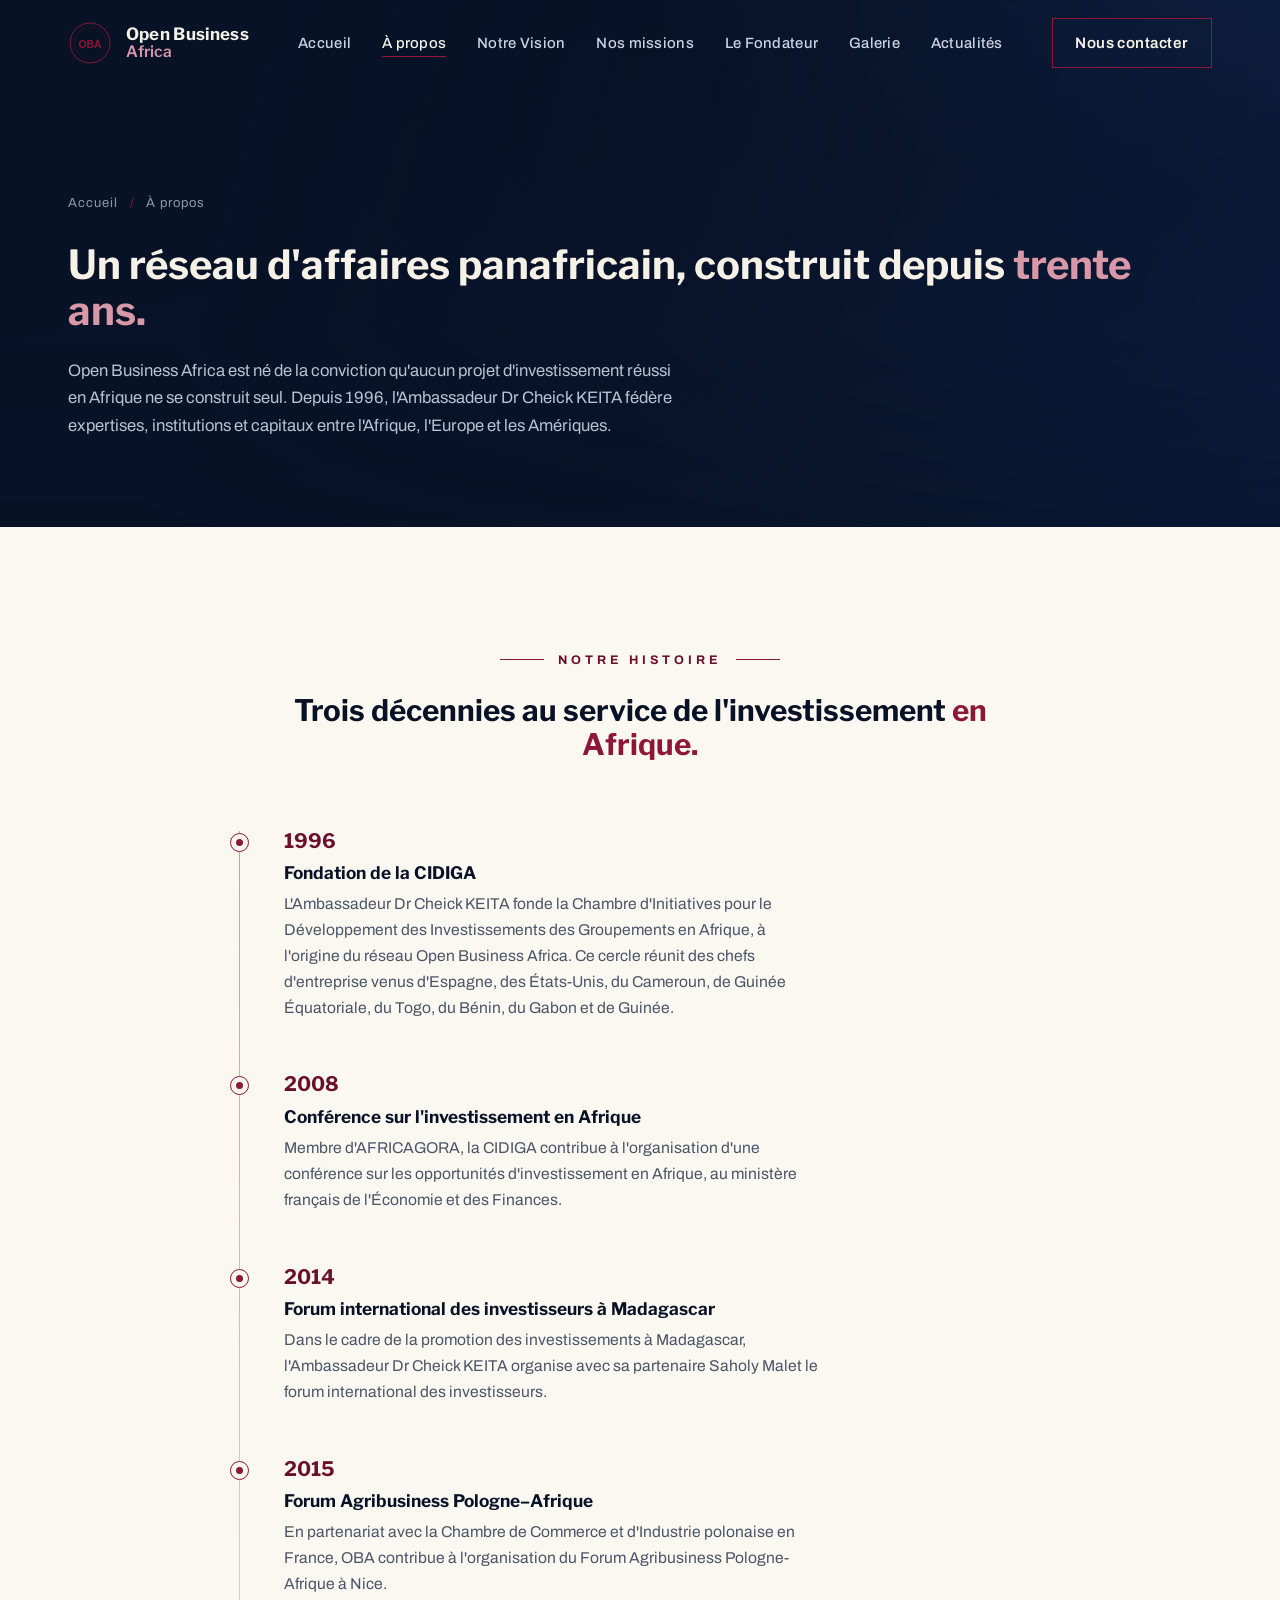
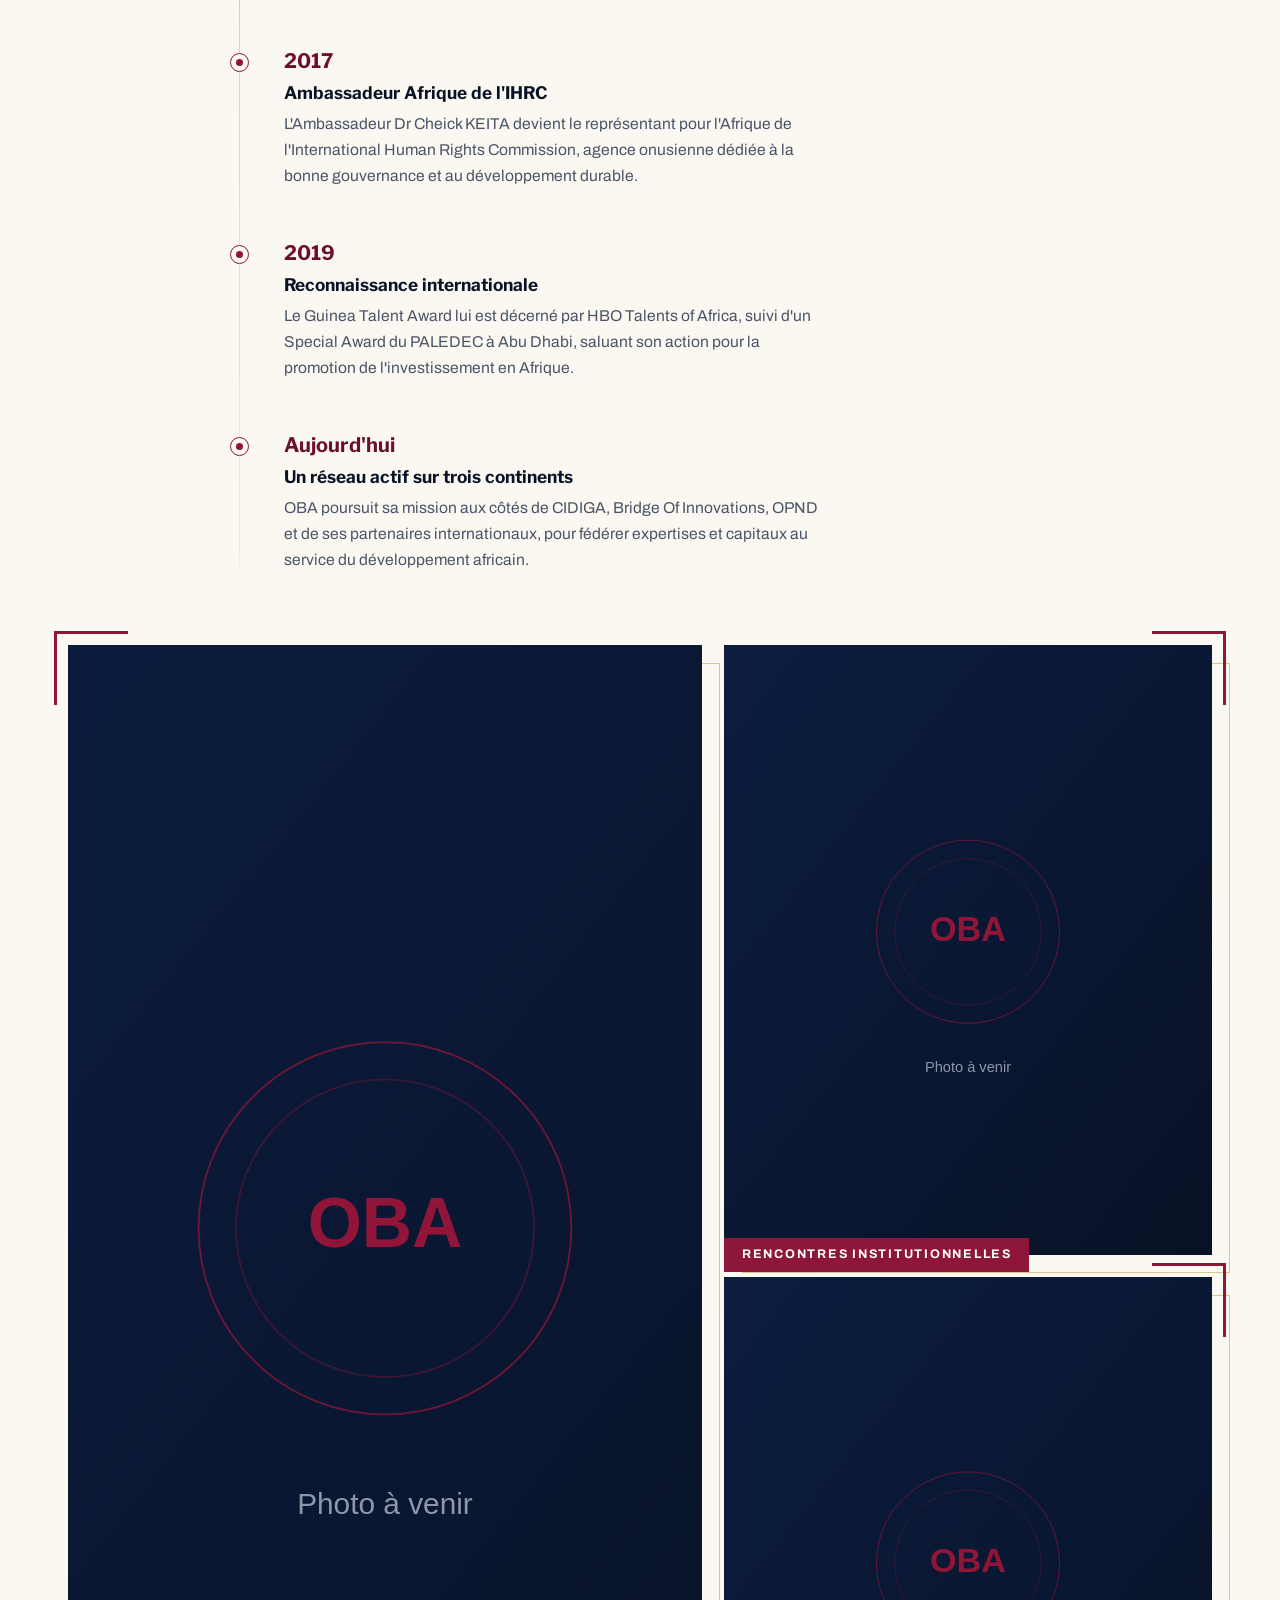
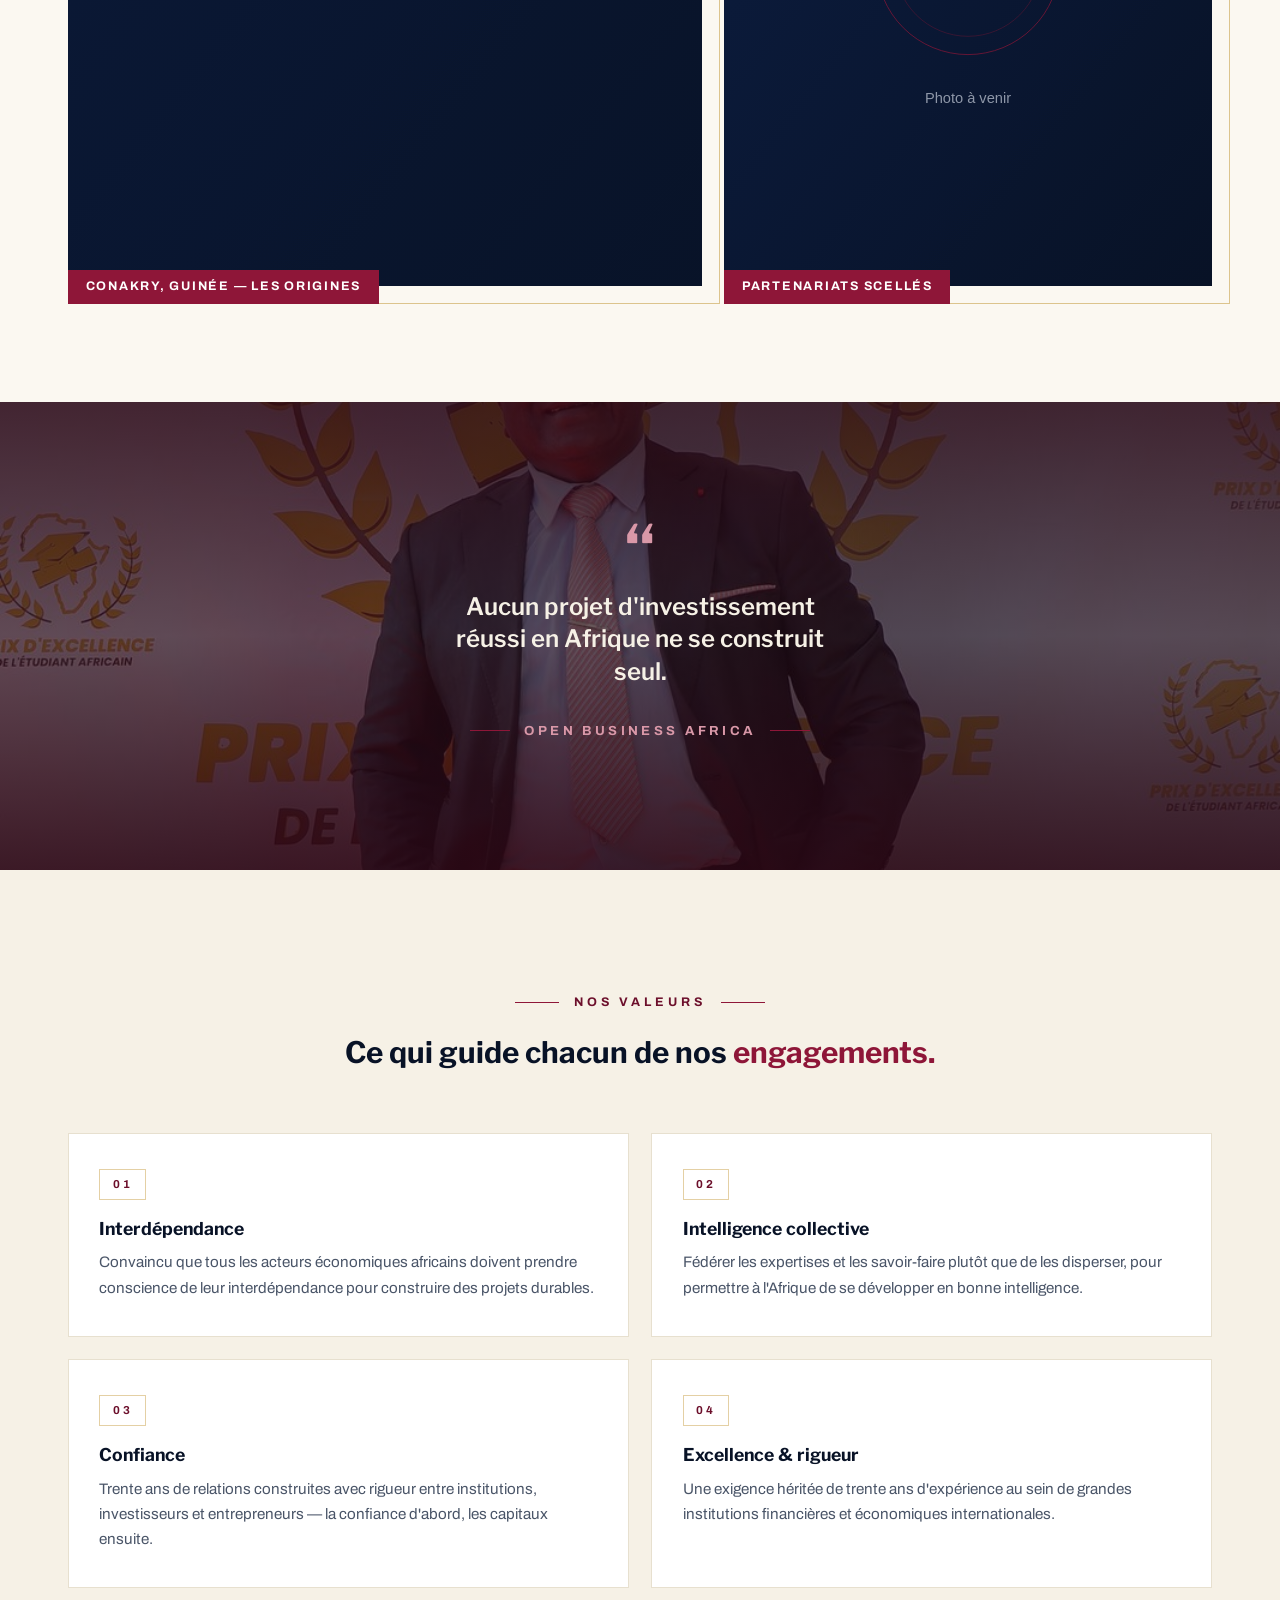
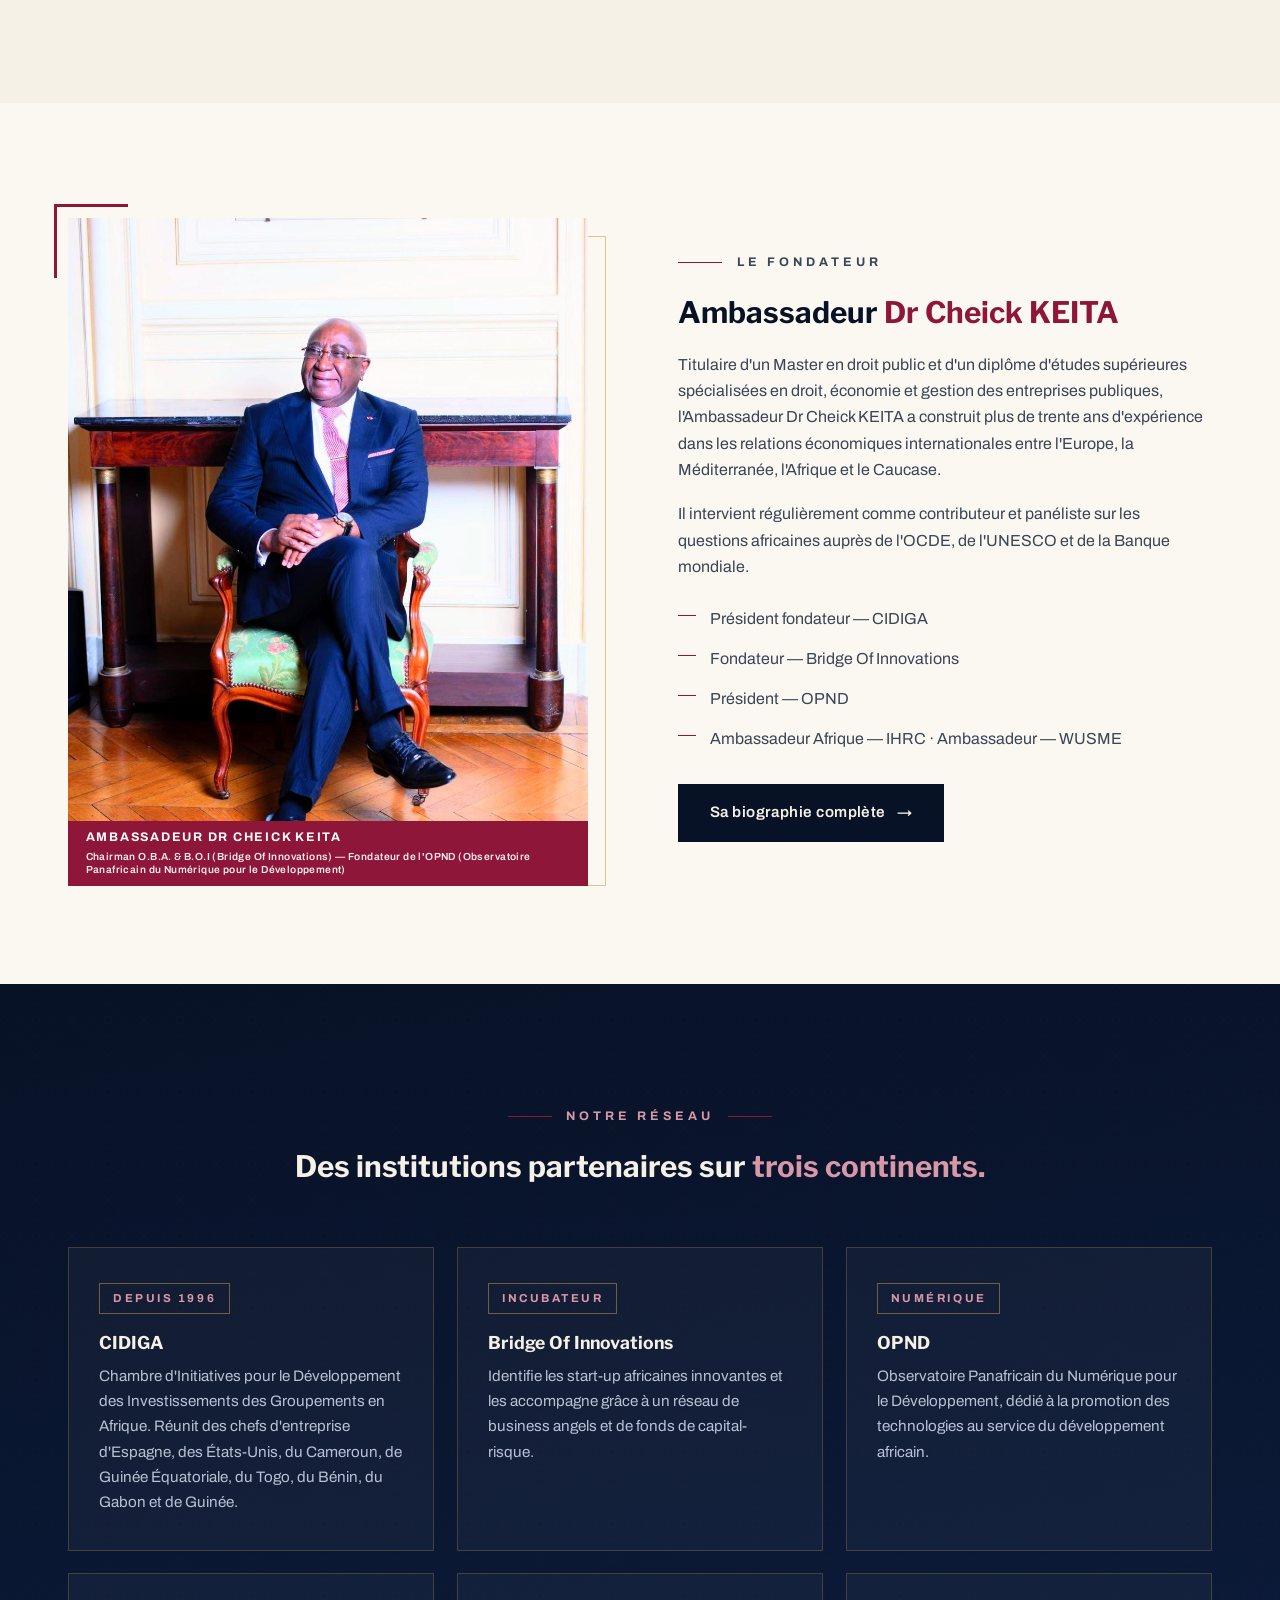
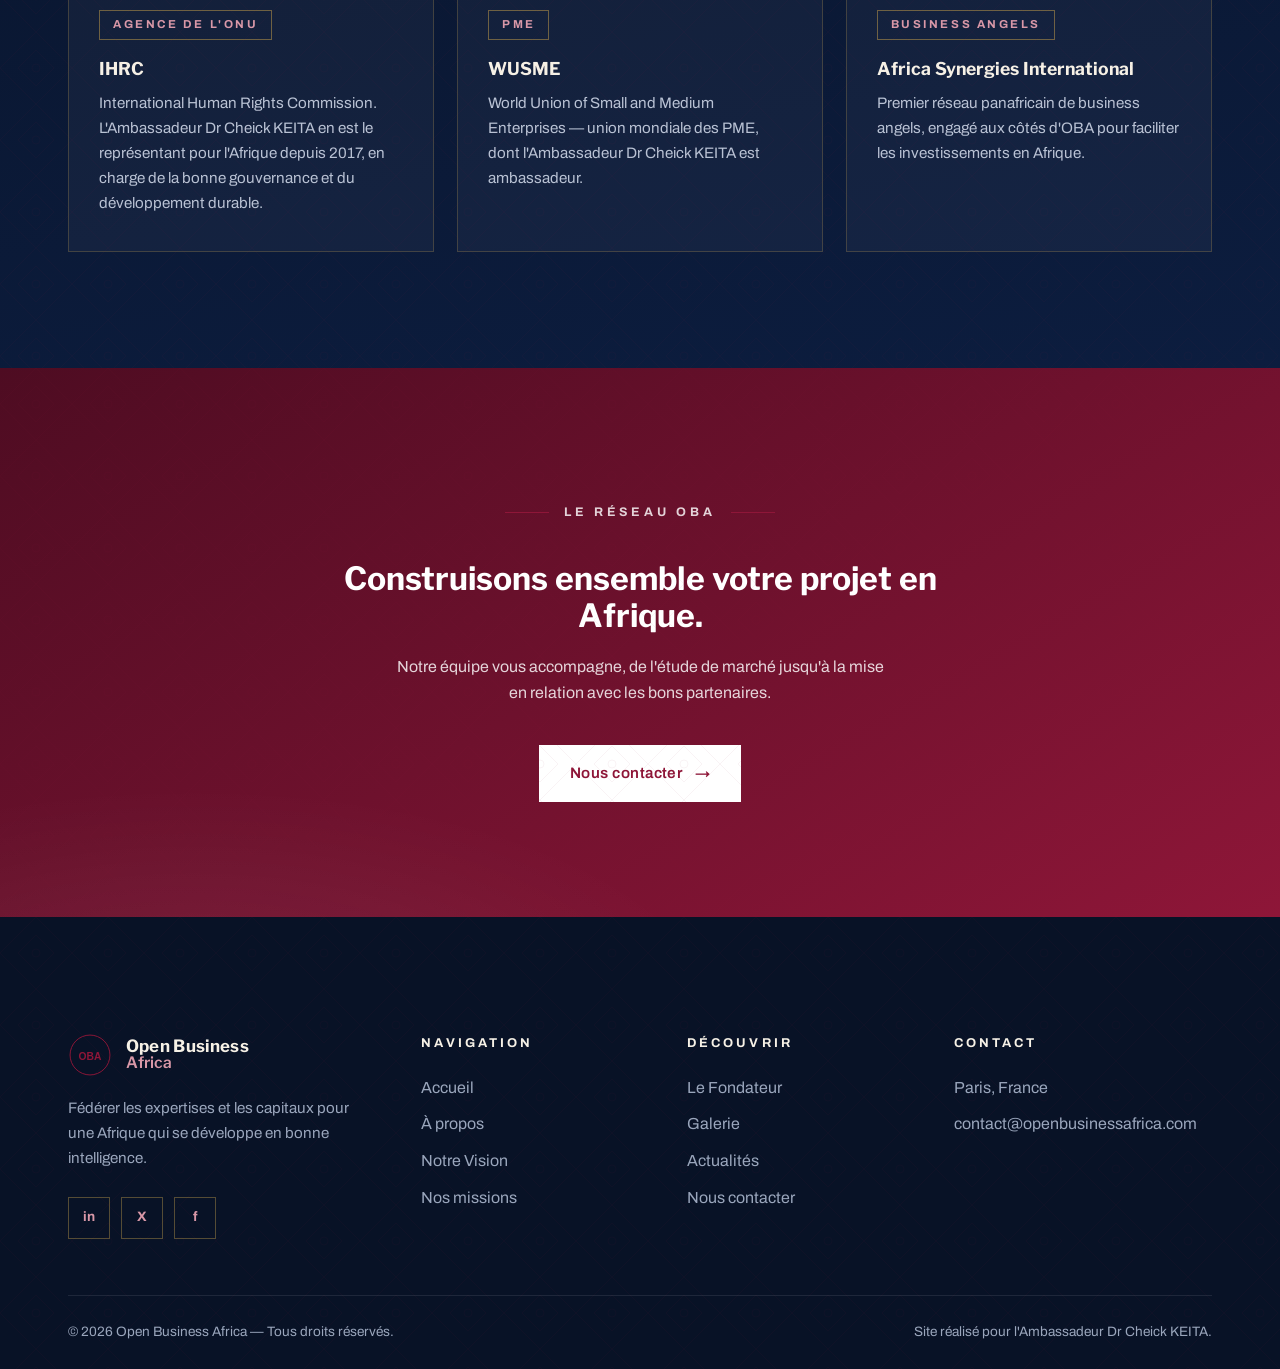
==== commit 38437ea9: "En-têtes de pages habillés : photo de fond contextuelle animée + carte d'Afrique en filigrane" ====
--- a/about.html
+++ b/about.html
@@ -56,6 +56,8 @@
 </header>
 
 <section class="page-hero pattern-dark">
+  <div class="page-hero__bg" aria-hidden="true" style="background-image:url('https://commons.wikimedia.org/wiki/Special:FilePath/Un_aper%C3%A7u_de_la_ville_de_conakry.jpg?width=1600')"></div>
+  <div class="africa-mark" aria-hidden="true"></div>
   <div class="container">
     <nav class="breadcrumb" aria-label="Fil d'Ariane">
       <a href="index.html">Accueil</a><span class="sep">/</span><span>À propos</span>
--- a/css/style.css
+++ b/css/style.css
@@ -9,9 +9,9 @@
   --navy:#0C1D3F;
   --navy-2:#122A55;
   --navy-3:#1A3768;
-  --gold:#C8102E;
-  --gold-light:#EE7A84;
-  --gold-deep:#9E0C22;
+  --gold:#8E1638;
+  --gold-light:#D998A8;
+  --gold-deep:#6C0F2B;
   --ivory:#F6F1E6;
   --paper:#FBF8F1;
   --white:#FFFFFF;
@@ -40,7 +40,7 @@
   color:var(--ink);
   background:var(--paper);
   line-height:1.65;
-  font-size:1.0625rem;
+  font-size:1rem;
   -webkit-font-smoothing:antialiased;
   overflow-x:hidden;
 }
@@ -55,13 +55,13 @@
 
 /* ------------------------------------------------ Typographie */
 h1,h2,h3,.display{font-family:var(--font-display);font-weight:700;line-height:1.15;color:var(--midnight)}
-.h-hero{font-size:clamp(1.9rem,4vw,3.2rem);font-weight:700;letter-spacing:0}
-.h-section{font-size:clamp(1.55rem,2.9vw,2.3rem);font-weight:700;letter-spacing:0}
-.h-card{font-family:var(--font-display);font-size:1.45rem;font-weight:600;line-height:1.2}
+.h-hero{font-size:clamp(1.6rem,3.2vw,2.5rem);font-weight:700;letter-spacing:0}
+.h-section{font-size:clamp(1.35rem,2.4vw,1.85rem);font-weight:700;letter-spacing:0}
+.h-card{font-family:var(--font-display);font-size:1.25rem;font-weight:600;line-height:1.2}
 .gold-italic{font-style:normal;font-weight:700;color:var(--gold)}
 .section--dark .gold-italic,.hero .gold-italic,.page-hero .gold-italic,.cta-band .gold-italic{color:var(--gold-light)}
 .on-dark{color:var(--ivory)}
-.lead{font-size:clamp(1.05rem,1.6vw,1.25rem);color:#3A4557;max-width:62ch}
+.lead{font-size:clamp(.98rem,1.3vw,1.1rem);color:#3A4557;max-width:62ch}
 .on-dark-p{color:#B9C2D4}
 
 /* Étiquette de section : trait + petites capitales */
@@ -144,7 +144,7 @@
 /* ------------------------------------------------ Motif africain (fond subtil) */
 .pattern-dark::before{
   content:"";position:absolute;inset:0;pointer-events:none;opacity:.05;
-  background-image:url("data:image/svg+xml,%3Csvg xmlns='http://www.w3.org/2000/svg' width='72' height='72' viewBox='0 0 72 72'%3E%3Cg fill='none' stroke='%23C8102E' stroke-width='1'%3E%3Cpath d='M0 36 L36 0 L72 36 L36 72 Z'/%3E%3Cpath d='M18 36 L36 18 L54 36 L36 54 Z'/%3E%3Ccircle cx='36' cy='36' r='4'/%3E%3C/g%3E%3C/svg%3E");
+  background-image:url("data:image/svg+xml,%3Csvg xmlns='http://www.w3.org/2000/svg' width='72' height='72' viewBox='0 0 72 72'%3E%3Cg fill='none' stroke='%238E1638' stroke-width='1'%3E%3Cpath d='M0 36 L36 0 L72 36 L36 72 Z'/%3E%3Cpath d='M18 36 L36 18 L54 36 L36 54 Z'/%3E%3Ccircle cx='36' cy='36' r='4'/%3E%3C/g%3E%3C/svg%3E");
 }
 
 /* ------------------------------------------------ Hero accueil */
@@ -234,8 +234,8 @@
 .stats{display:grid;grid-template-columns:repeat(4,1fr);gap:1px;background:rgba(201,162,75,.35);border:1px solid rgba(201,162,75,.35)}
 .stat{background:var(--midnight);padding:2.4rem 1.8rem;text-align:left}
 .stat__num{
-  font-family:var(--font-display);font-size:clamp(2.2rem,3.8vw,3.2rem);font-weight:700;
-  color:var(--gold-light);line-height:1;display:flex;align-items:baseline;gap:.15rem;
+  font-family:var(--font-display);font-size:clamp(1.8rem,3vw,2.6rem);font-weight:700;
+  color:var(--ivory);line-height:1;display:flex;align-items:baseline;gap:.15rem;
 }
 .stat__suffix{font-size:.55em}
 .stat__label{margin-top:.9rem;color:#B9C2D4;font-size:.92rem;line-height:1.5}
@@ -258,7 +258,7 @@
   font-family:var(--font-display);font-weight:700;font-size:2.6rem;
   color:transparent;-webkit-text-stroke:1px var(--gold);line-height:1;margin-bottom:1.2rem;display:block;
 }
-.pillar h3{font-size:1.28rem;margin-bottom:.8rem}
+.pillar h3{font-size:1.12rem;margin-bottom:.8rem}
 .pillar p{color:#4A5568;font-size:.96rem;flex:1}
 .pillar .text-link{margin-top:1.4rem}
 
@@ -298,11 +298,11 @@
 .quote-band__img img{width:100%;height:100%;object-fit:cover;object-position:center 30%}
 .quote-band::after{
   content:"";position:absolute;inset:0;z-index:-1;
-  background:linear-gradient(180deg,rgba(8,18,38,.84),rgba(8,18,38,.68) 50%,rgba(8,18,38,.9));
+  background:linear-gradient(180deg,rgba(40,7,20,.85),rgba(30,8,20,.66) 50%,rgba(40,7,20,.9));
 }
 .quote-band blockquote{
   font-family:var(--font-display);font-style:normal;font-weight:600;
-  font-size:clamp(1.25rem,2.5vw,1.9rem);line-height:1.35;max-width:20em;margin-inline:auto;
+  font-size:clamp(1.1rem,2vw,1.5rem);line-height:1.35;max-width:20em;margin-inline:auto;
   padding-inline:var(--gutter);
 }
 .quote-band blockquote::before{
@@ -335,7 +335,7 @@
   display:block;margin-bottom:.35rem;
 }
 .section--dark .timeline__year{color:var(--gold-light)}
-.timeline__item h3{font-size:1.22rem;margin-bottom:.5rem}
+.timeline__item h3{font-size:1.08rem;margin-bottom:.5rem}
 .timeline__item p{color:#4A5568;font-size:.98rem;max-width:60ch}
 .section--dark .timeline__item p{color:#B9C2D4}
 
@@ -354,7 +354,7 @@
   color:var(--gold-deep);border:1px solid rgba(201,162,75,.5);padding:.3rem .8rem;margin-bottom:1.2rem;
 }
 .card--dark .card__tag{color:var(--gold-light)}
-.card h3{font-size:1.25rem;margin-bottom:.7rem}
+.card h3{font-size:1.1rem;margin-bottom:.7rem}
 .card p{font-size:.95rem;color:#4A5568}
 .card--dark p{color:#B9C2D4}
 
@@ -402,17 +402,17 @@
 .cta-band{
   position:relative;
   background:
-    radial-gradient(900px 400px at 15% 120%,rgba(201,162,75,.18),transparent 60%),
-    linear-gradient(150deg,var(--midnight),var(--navy-2));
-  color:var(--ivory);text-align:center;
+    radial-gradient(900px 400px at 15% 120%,rgba(255,255,255,.07),transparent 60%),
+    linear-gradient(150deg,#4E0C22,var(--gold));
+  color:#fff;text-align:center;
   padding-block:clamp(4.5rem,9vw,7.5rem);overflow:hidden;
 }
-.cta-band h2{color:var(--ivory);font-size:clamp(1.9rem,4vw,3rem);max-width:22em;margin-inline:auto}
-.cta-band p{color:#B9C2D4;max-width:56ch;margin:1.2rem auto 2.4rem}
+.cta-band h2{color:#fff;font-size:clamp(1.35rem,2.5vw,2rem);max-width:22em;margin-inline:auto}
+.cta-band p{color:rgba(255,255,255,.82);max-width:56ch;margin:1.2rem auto 2.4rem}
 
 /* ------------------------------------------------ Page intérieure : hero */
 .page-hero{
-  position:relative;
+  position:relative;isolation:isolate;
   background:
     radial-gradient(900px 500px at 90% -20%,rgba(26,55,104,.7),transparent 60%),
     linear-gradient(165deg,var(--midnight),var(--navy));
@@ -514,7 +514,7 @@
 .news-featured__media{min-height:340px;position:relative}
 .news-featured__media img{position:absolute;inset:0;width:100%;height:100%;object-fit:cover}
 .news-featured__body{padding:clamp(2rem,4vw,3.5rem);display:flex;flex-direction:column;justify-content:center}
-.news-featured__body h2{color:var(--ivory);font-size:clamp(1.5rem,2.8vw,2.2rem);margin-block:.9rem 1rem}
+.news-featured__body h2{color:var(--ivory);font-size:clamp(1.25rem,2.1vw,1.6rem);margin-block:.9rem 1rem}
 .news-featured__body p{color:#B9C2D4}
 .news-featured__body .news-card__meta{color:#8E97A8}
 .news-featured__body .news-card__meta .cat{color:var(--gold-light)}
@@ -527,7 +527,7 @@
 .news-card__body{padding:1.6rem;display:flex;flex-direction:column;gap:.7rem;flex:1}
 .news-card__meta{display:flex;gap:1rem;align-items:center;font-size:.78rem;color:#7A8497}
 .news-card__meta .cat{color:var(--gold-deep);font-weight:700;letter-spacing:.16em;text-transform:uppercase;font-size:.7rem}
-.news-card h3{font-size:1.15rem}
+.news-card h3{font-size:1.05rem}
 .news-card p{font-size:.92rem;color:#5A6577;flex:1}
 .news-filters{display:flex;flex-wrap:wrap;gap:.7rem;margin-bottom:2.5rem}
 .news-filters button{
@@ -663,3 +663,43 @@
 
 .flag-wall figcaption{font-size:.64rem;font-weight:600;letter-spacing:.03em;color:#4A5568;margin-top:.4rem;line-height:1.25}
 .flag-wall img{width:44px;height:auto;margin-inline:auto;display:block;box-shadow:0 1px 4px rgba(8,18,38,.25)}
+
+/* Bouton sur fond bordeaux : blanc, écriture bordeaux */
+.cta-band .btn{background:#fff;border-color:#fff;color:var(--gold)}
+.cta-band .btn:hover{background:var(--ivory);border-color:var(--ivory);color:var(--gold-deep)}
+
+/* ------------------------------------------------ En-têtes de page habillés */
+.page-hero>.container{position:relative;z-index:3}
+.page-hero__bg{
+  position:absolute;inset:-5%;z-index:0;
+  background-size:cover;background-position:center 30%;
+  animation:heroDrift 26s ease-in-out infinite alternate;
+  filter:saturate(1.05);
+}
+.page-hero__bg::after{
+  content:"";position:absolute;inset:0;
+  background:
+    linear-gradient(105deg,rgba(8,18,38,.97) 22%,rgba(8,18,38,.86) 52%,rgba(10,27,57,.55) 100%),
+    linear-gradient(0deg,rgba(8,18,38,.92) 0%,rgba(8,18,38,0) 38%);
+}
+@keyframes heroDrift{
+  from{transform:scale(1) translateX(0)}
+  to{transform:scale(1.07) translateX(1.2%)}
+}
+/* Carte de l'Afrique en filigrane, à droite */
+.africa-mark{
+  position:absolute;z-index:1;right:-6%;bottom:-22%;width:min(52%,620px);aspect-ratio:1;
+  background:url("https://commons.wikimedia.org/wiki/Special:FilePath/Africa_(orthographic_projection).svg?width=900") center/contain no-repeat;
+  opacity:.10;pointer-events:none;
+  filter:grayscale(1) brightness(2.2);
+  animation:africaFloat 14s ease-in-out infinite alternate;
+}
+@keyframes africaFloat{from{transform:translateY(0)}to{transform:translateY(-14px)}}
+/* Trait d'accent sous le fil d'Ariane */
+.page-hero .breadcrumb{position:relative;z-index:3}
+@media (prefers-reduced-motion:reduce){
+  .page-hero__bg,.africa-mark{animation:none}
+}
+@media (max-width:700px){
+  .africa-mark{width:80%;right:-18%;bottom:-10%;opacity:.07}
+}
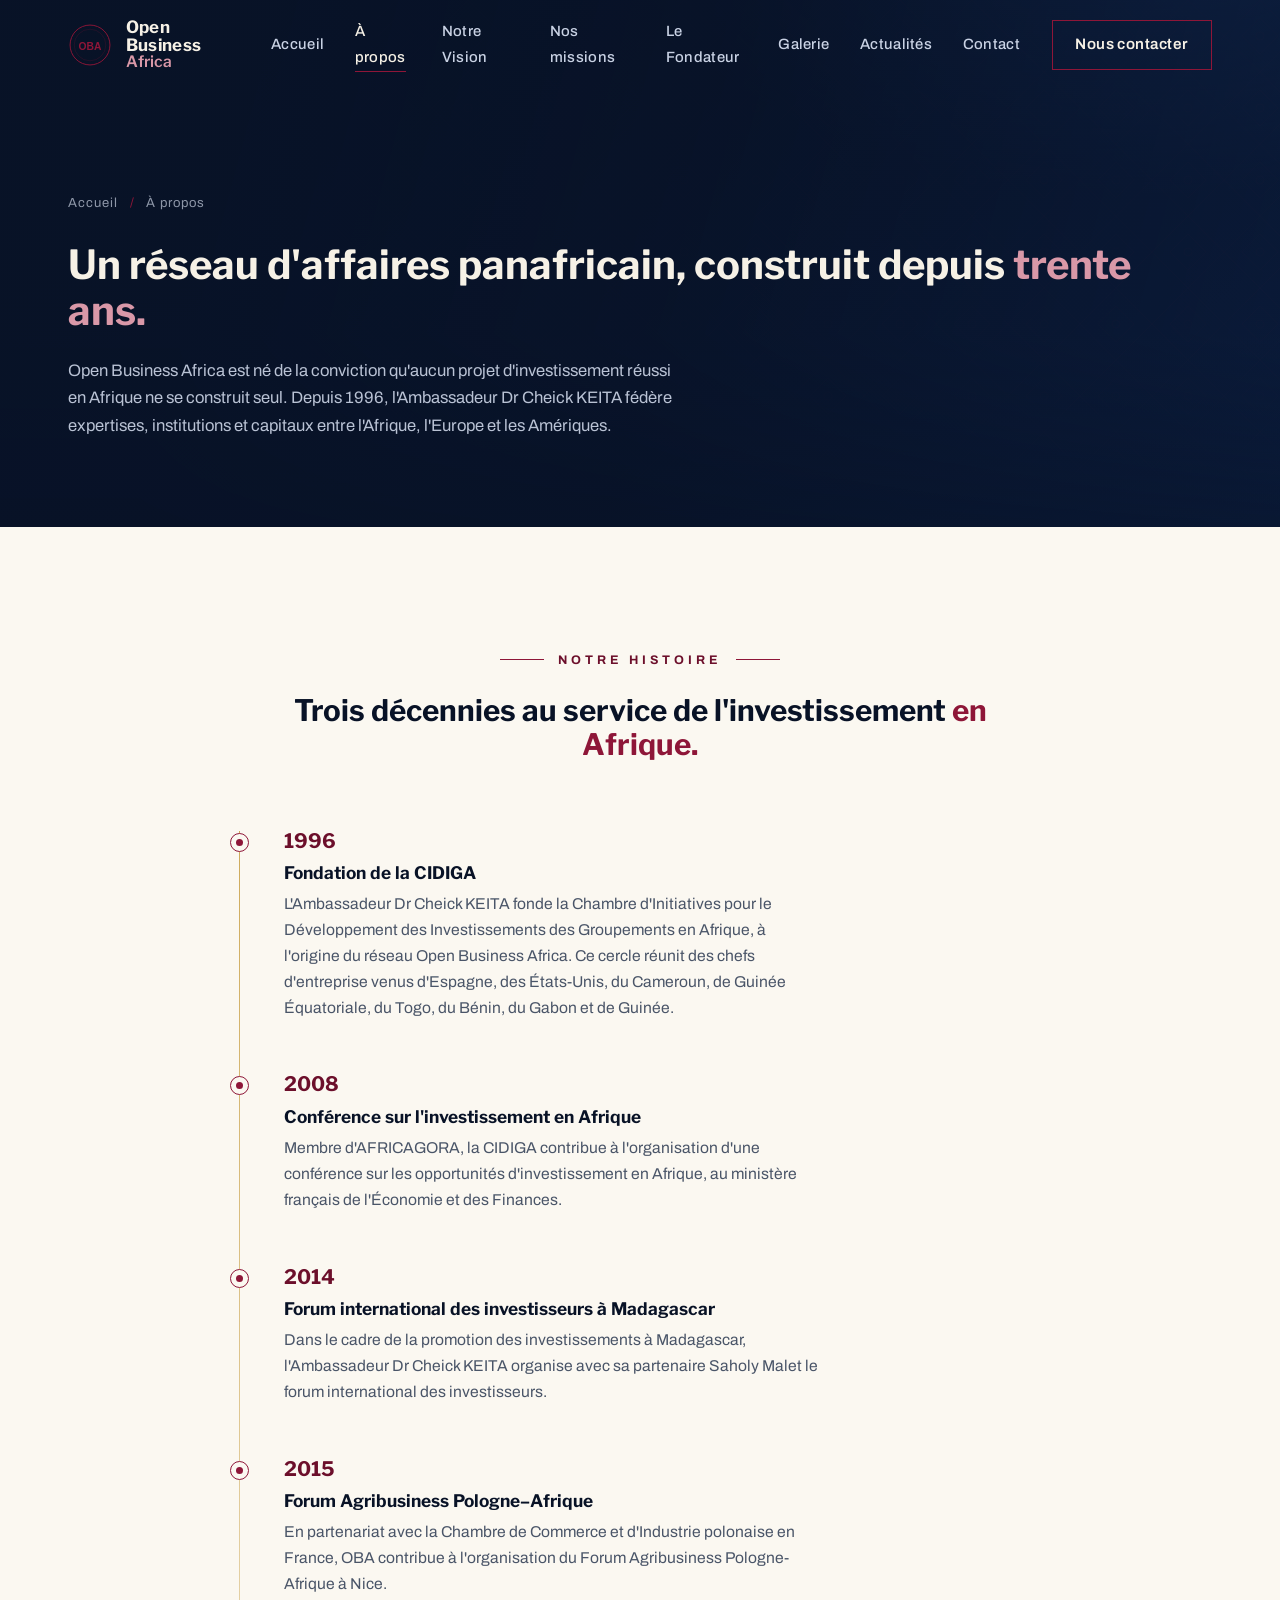
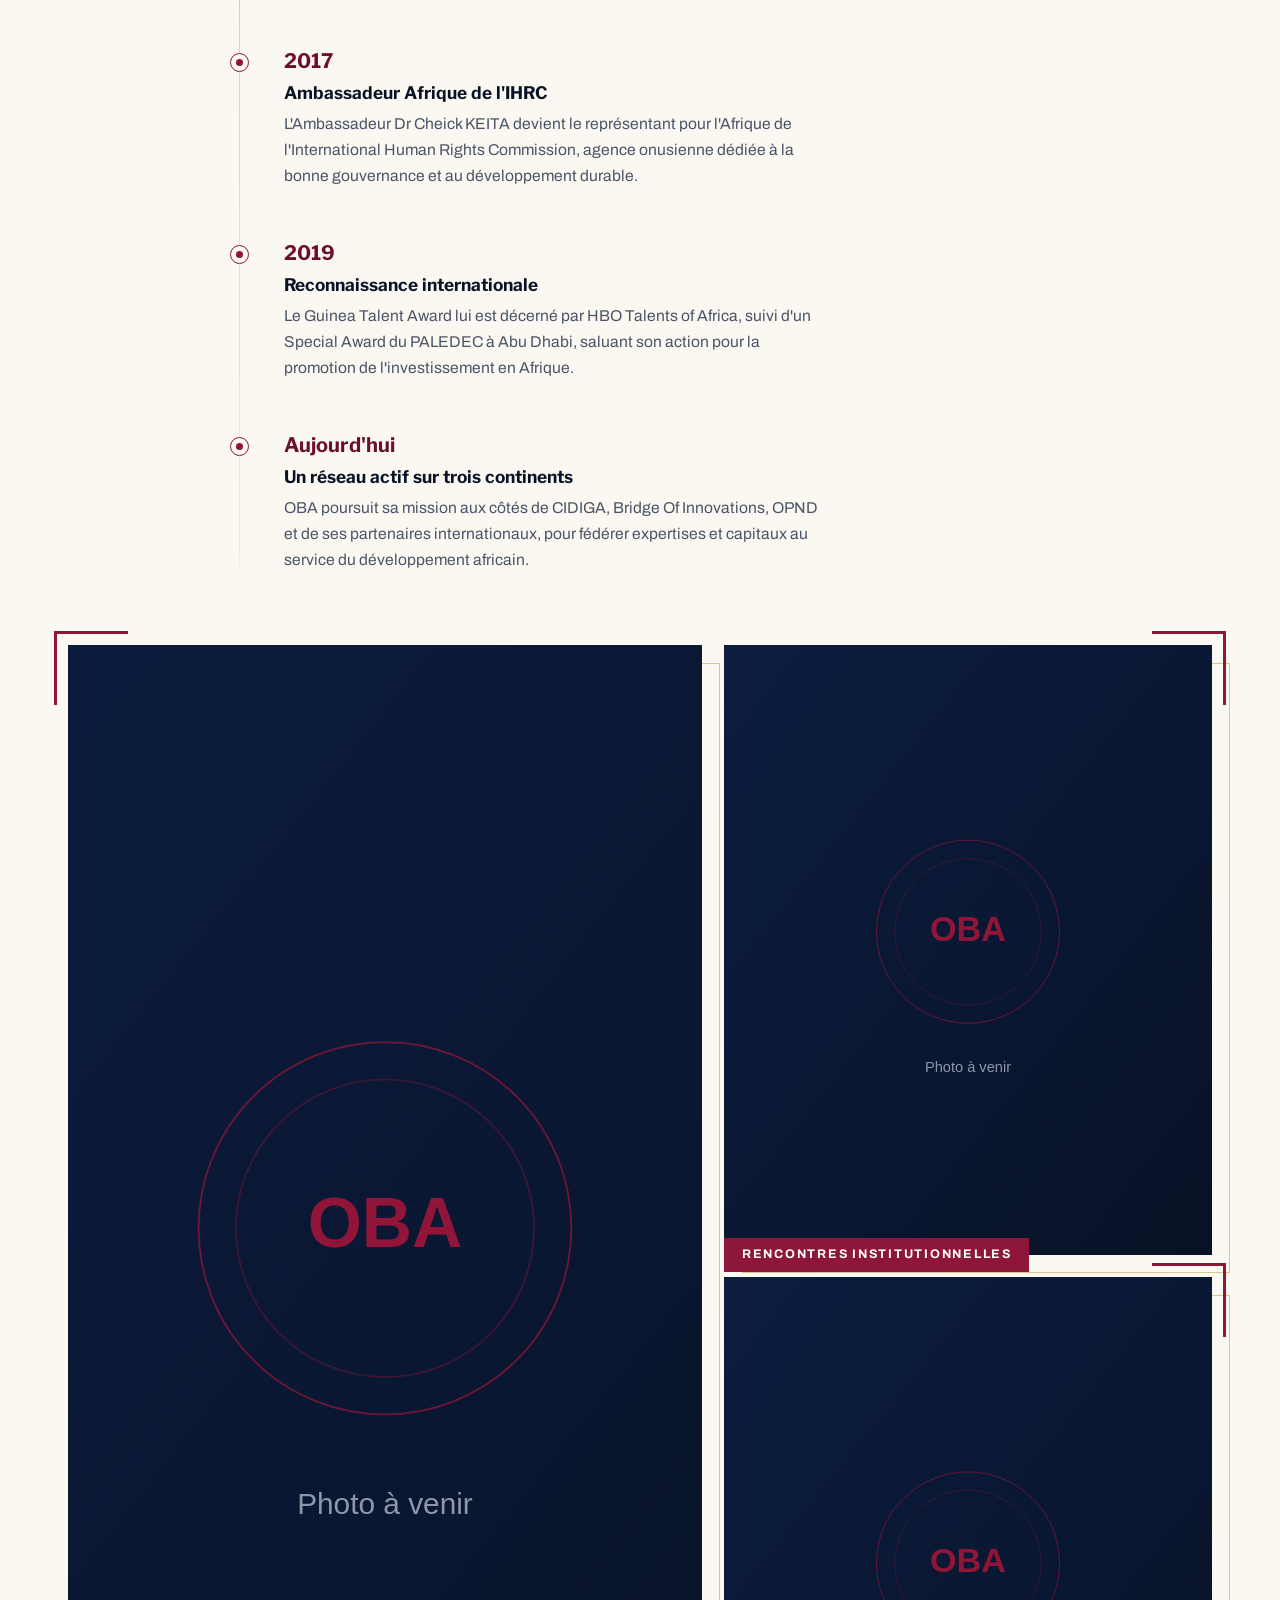
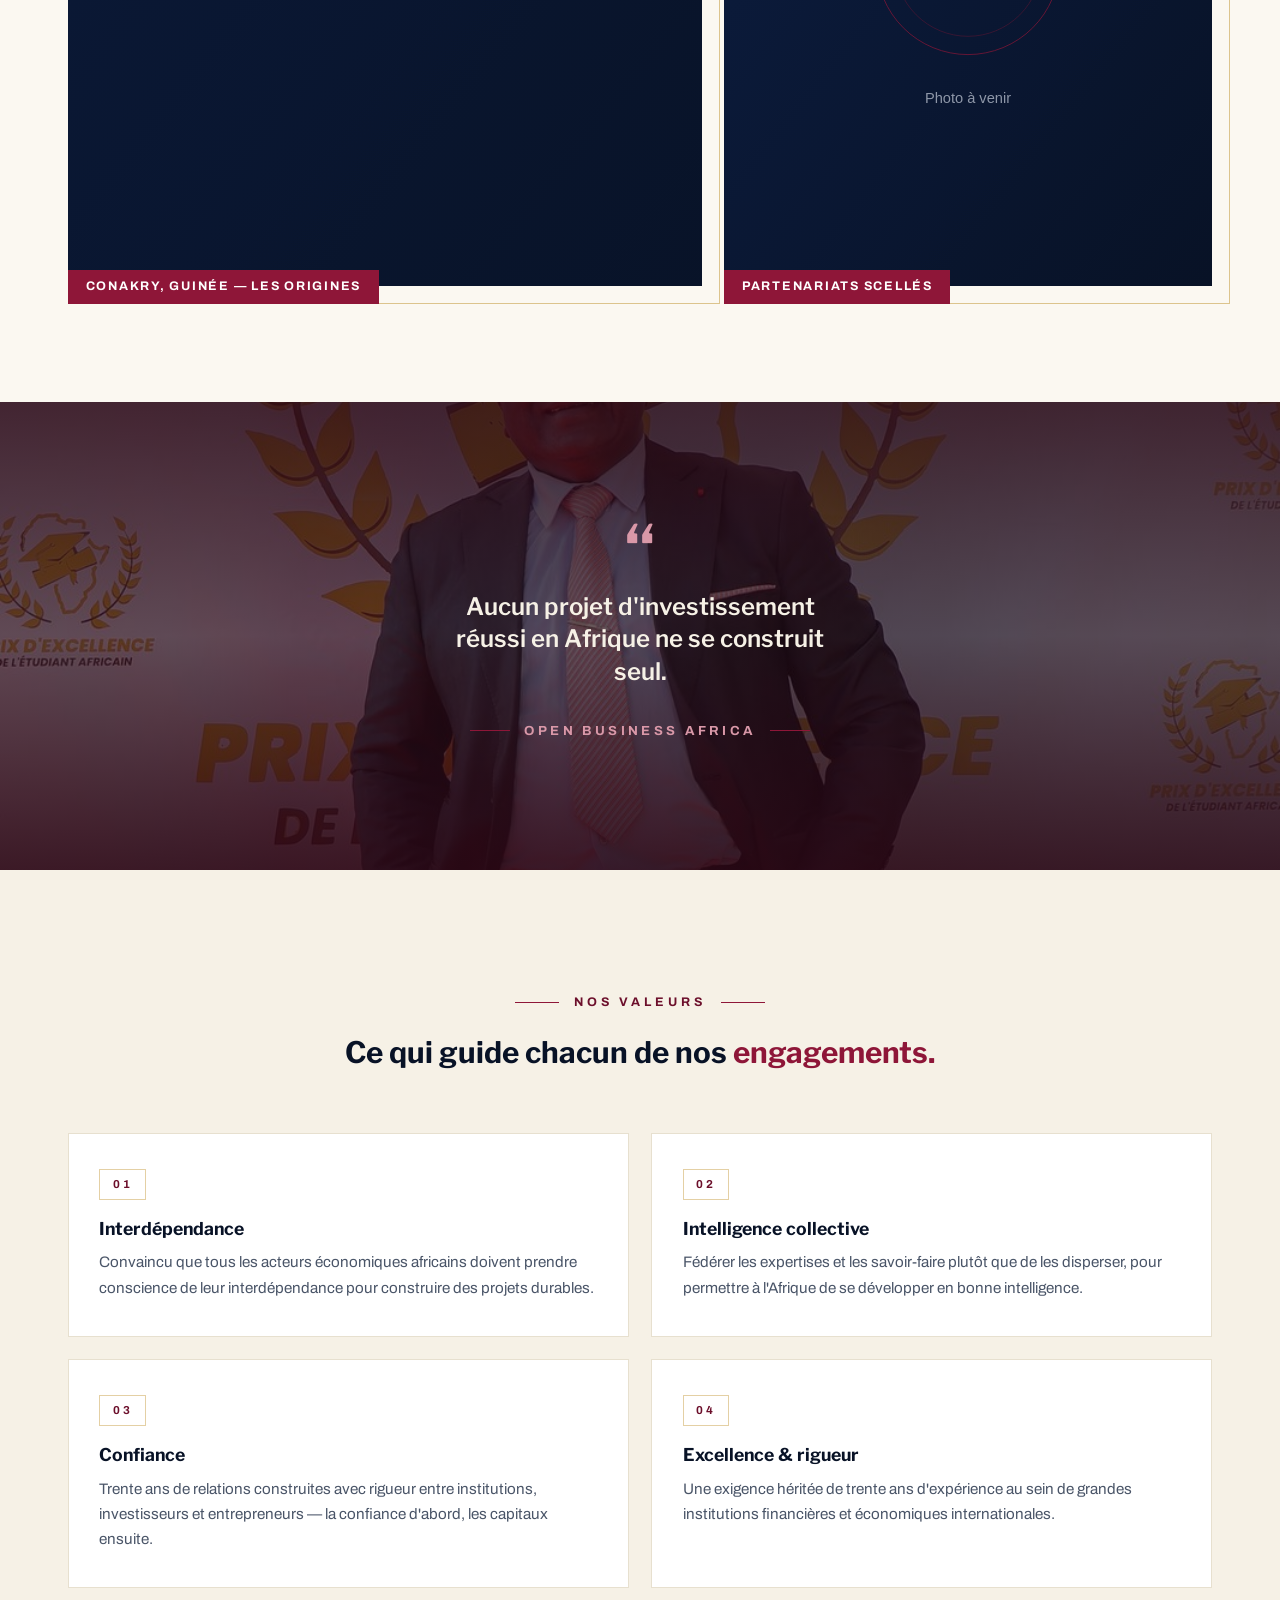
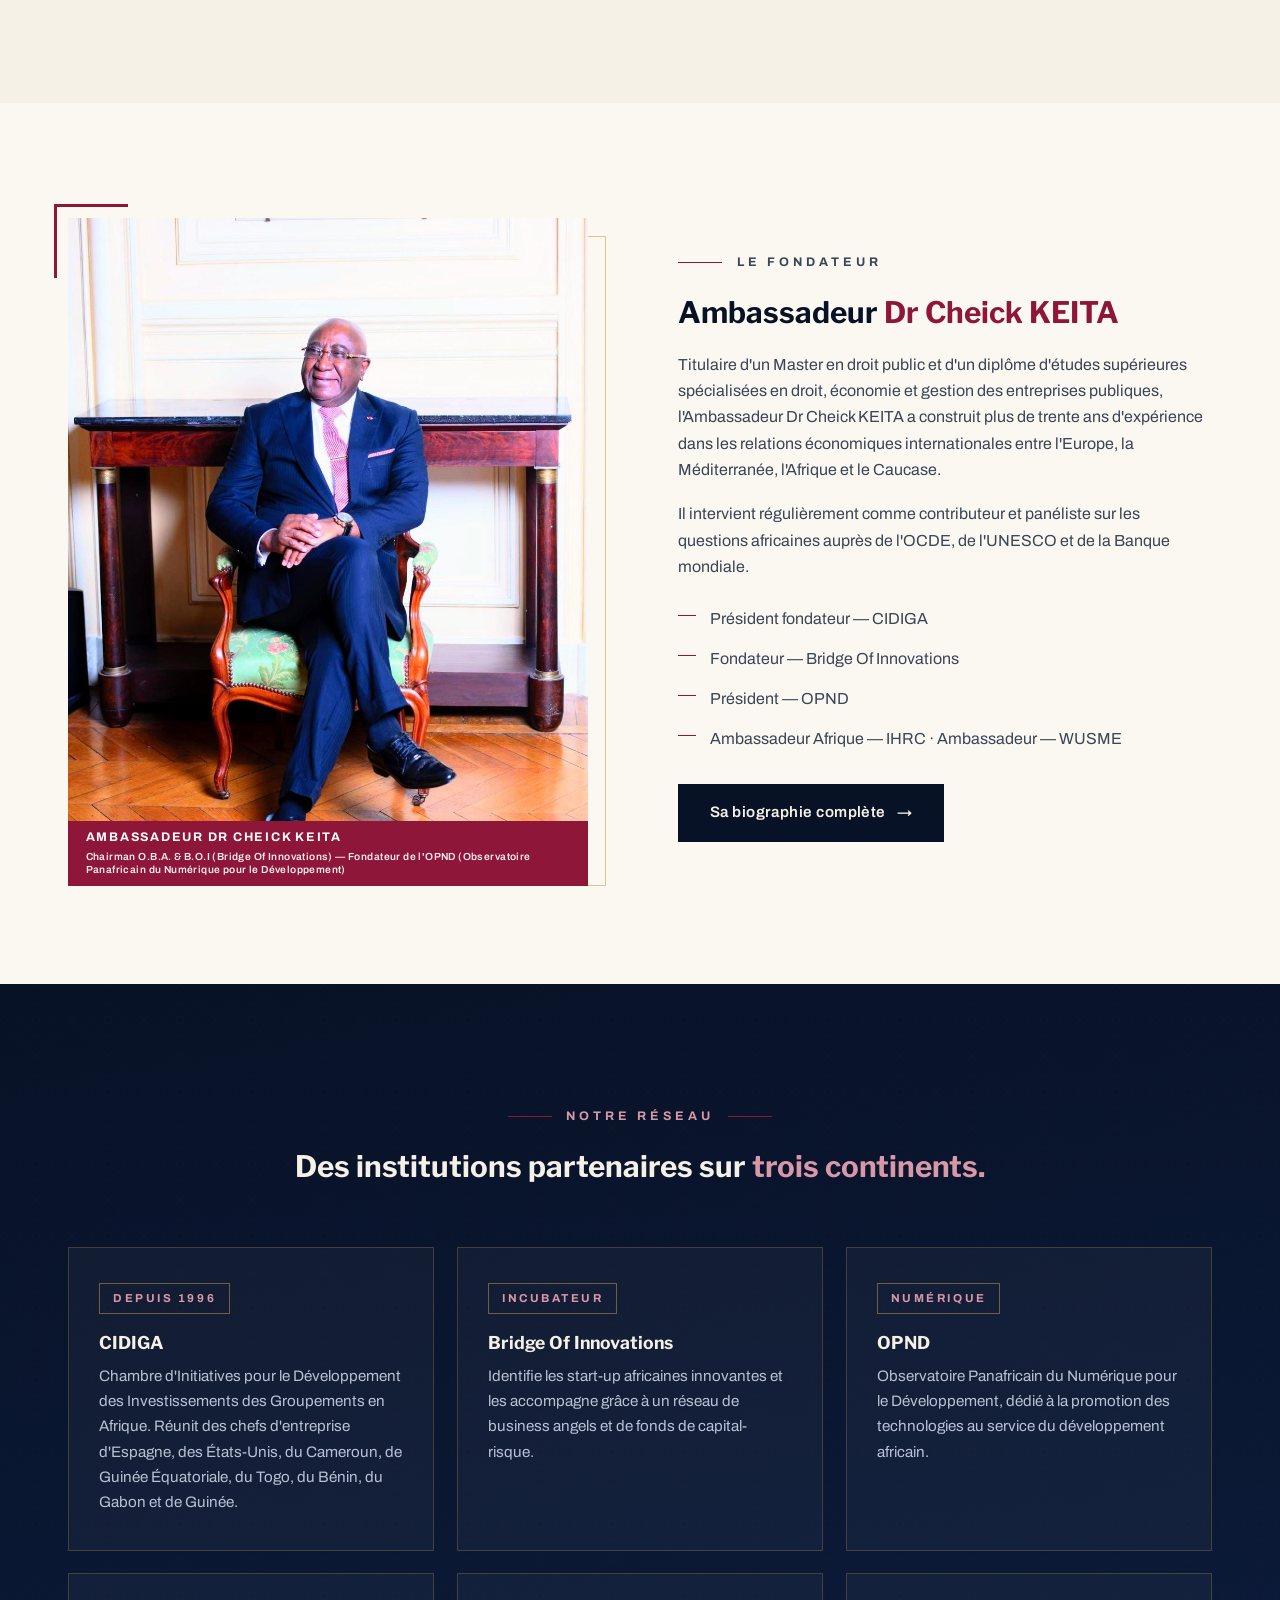
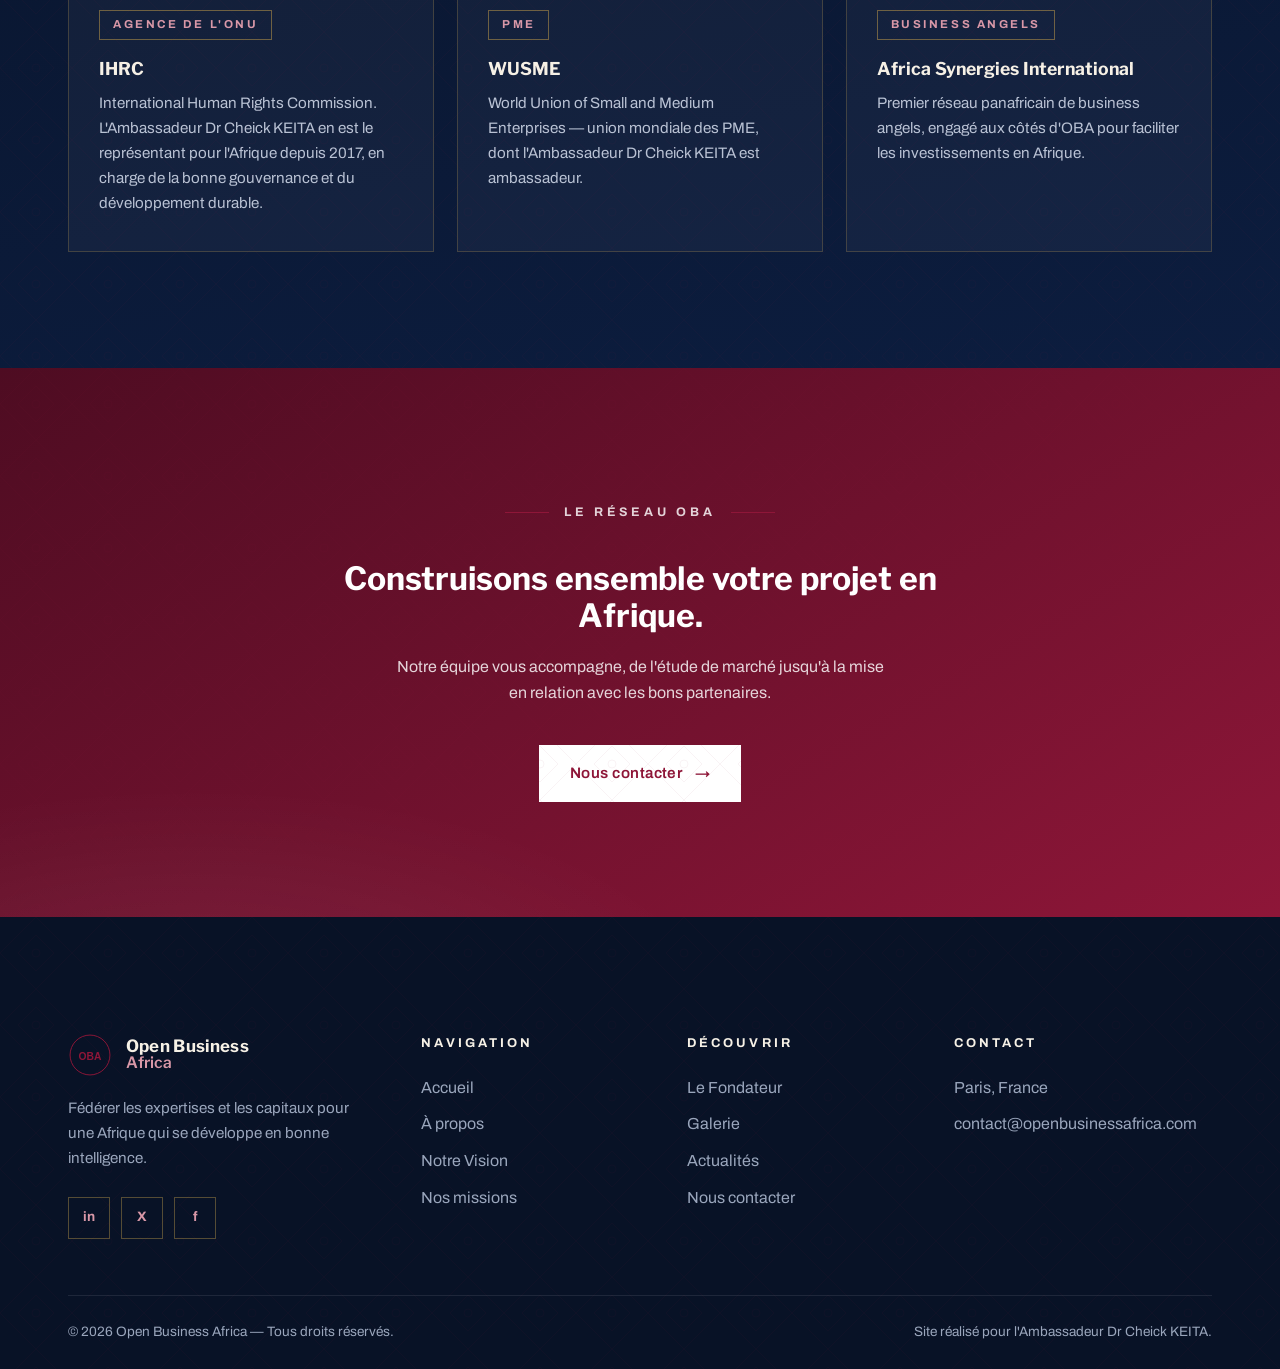
==== commit c0de610e: "Page contact dédiée : formulaire FormSubmit vers contact@openbusinessafrica.com, tous les boutons re" ====
--- a/about.html
+++ b/about.html
@@ -49,9 +49,10 @@
         <li><a href="fondateur.html">Le Fondateur</a></li>
         <li><a href="galerie.html">Galerie</a></li>
         <li><a href="actualites.html">Actualités</a></li>
+        <li><a href="contact.html">Contact</a></li>
       </ul>
     </nav>
-    <a href="index.html#contact" class="btn btn--ghost nav-cta">Nous contacter</a>
+    <a href="contact.html" class="btn btn--ghost nav-cta">Nous contacter</a>
   </div>
 </header>
 
@@ -243,7 +244,7 @@
     <p class="kicker kicker--center">Le réseau OBA</p>
     <h2>Construisons ensemble votre projet en Afrique.</h2>
     <p>Notre équipe vous accompagne, de l'étude de marché jusqu'à la mise en relation avec les bons partenaires.</p>
-    <a href="index.html#contact" class="btn">Nous contacter <span class="arrow">→</span></a>
+    <a href="contact.html" class="btn">Nous contacter <span class="arrow">→</span></a>
   </div>
 </section>
 
@@ -282,7 +283,7 @@
           <li><a href="fondateur.html">Le Fondateur</a></li>
           <li><a href="galerie.html">Galerie</a></li>
           <li><a href="actualites.html">Actualités</a></li>
-          <li><a href="index.html#contact">Nous contacter</a></li>
+          <li><a href="contact.html">Nous contacter</a></li>
         </ul>
       </div>
       <div>
--- a/css/style.css
+++ b/css/style.css
@@ -92,10 +92,17 @@
   padding-block:1.15rem;
 }
 .site-header.is-scrolled{
-  background:rgba(8,18,38,.86);
-  backdrop-filter:blur(14px);-webkit-backdrop-filter:blur(14px);
-  box-shadow:0 1px 0 rgba(201,162,75,.25);
+  background:rgba(8,18,38,.97);
+  box-shadow:0 1px 0 rgba(142,22,56,.35);
   padding-block:.55rem;
+}
+/* Flou uniquement sur grand écran : sur mobile, backdrop-filter sur le header
+   casse le positionnement du menu plein écran (bug iOS/WebKit) */
+@media (min-width:901px){
+  .site-header.is-scrolled{
+    background:rgba(8,18,38,.86);
+    backdrop-filter:blur(14px);-webkit-backdrop-filter:blur(14px);
+  }
 }
 .site-header__inner{display:flex;align-items:center;justify-content:space-between;gap:2rem}
 
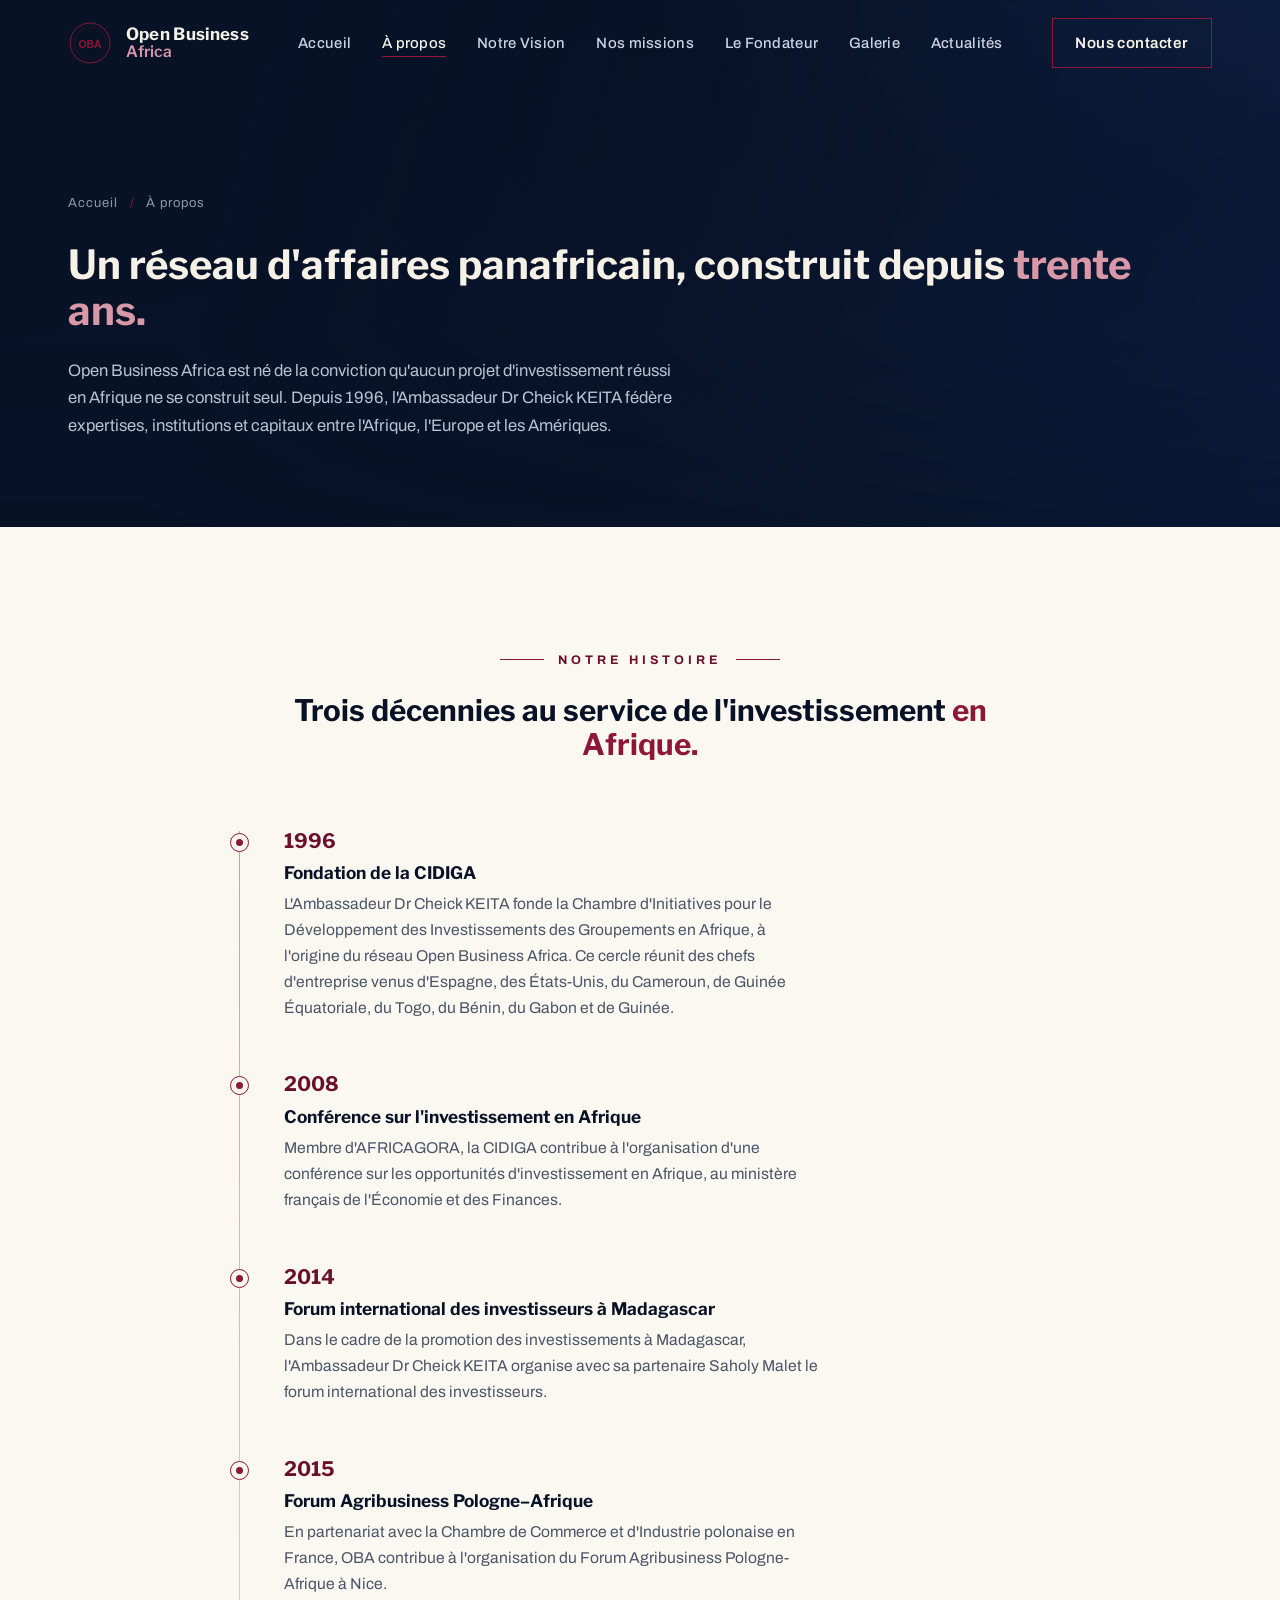
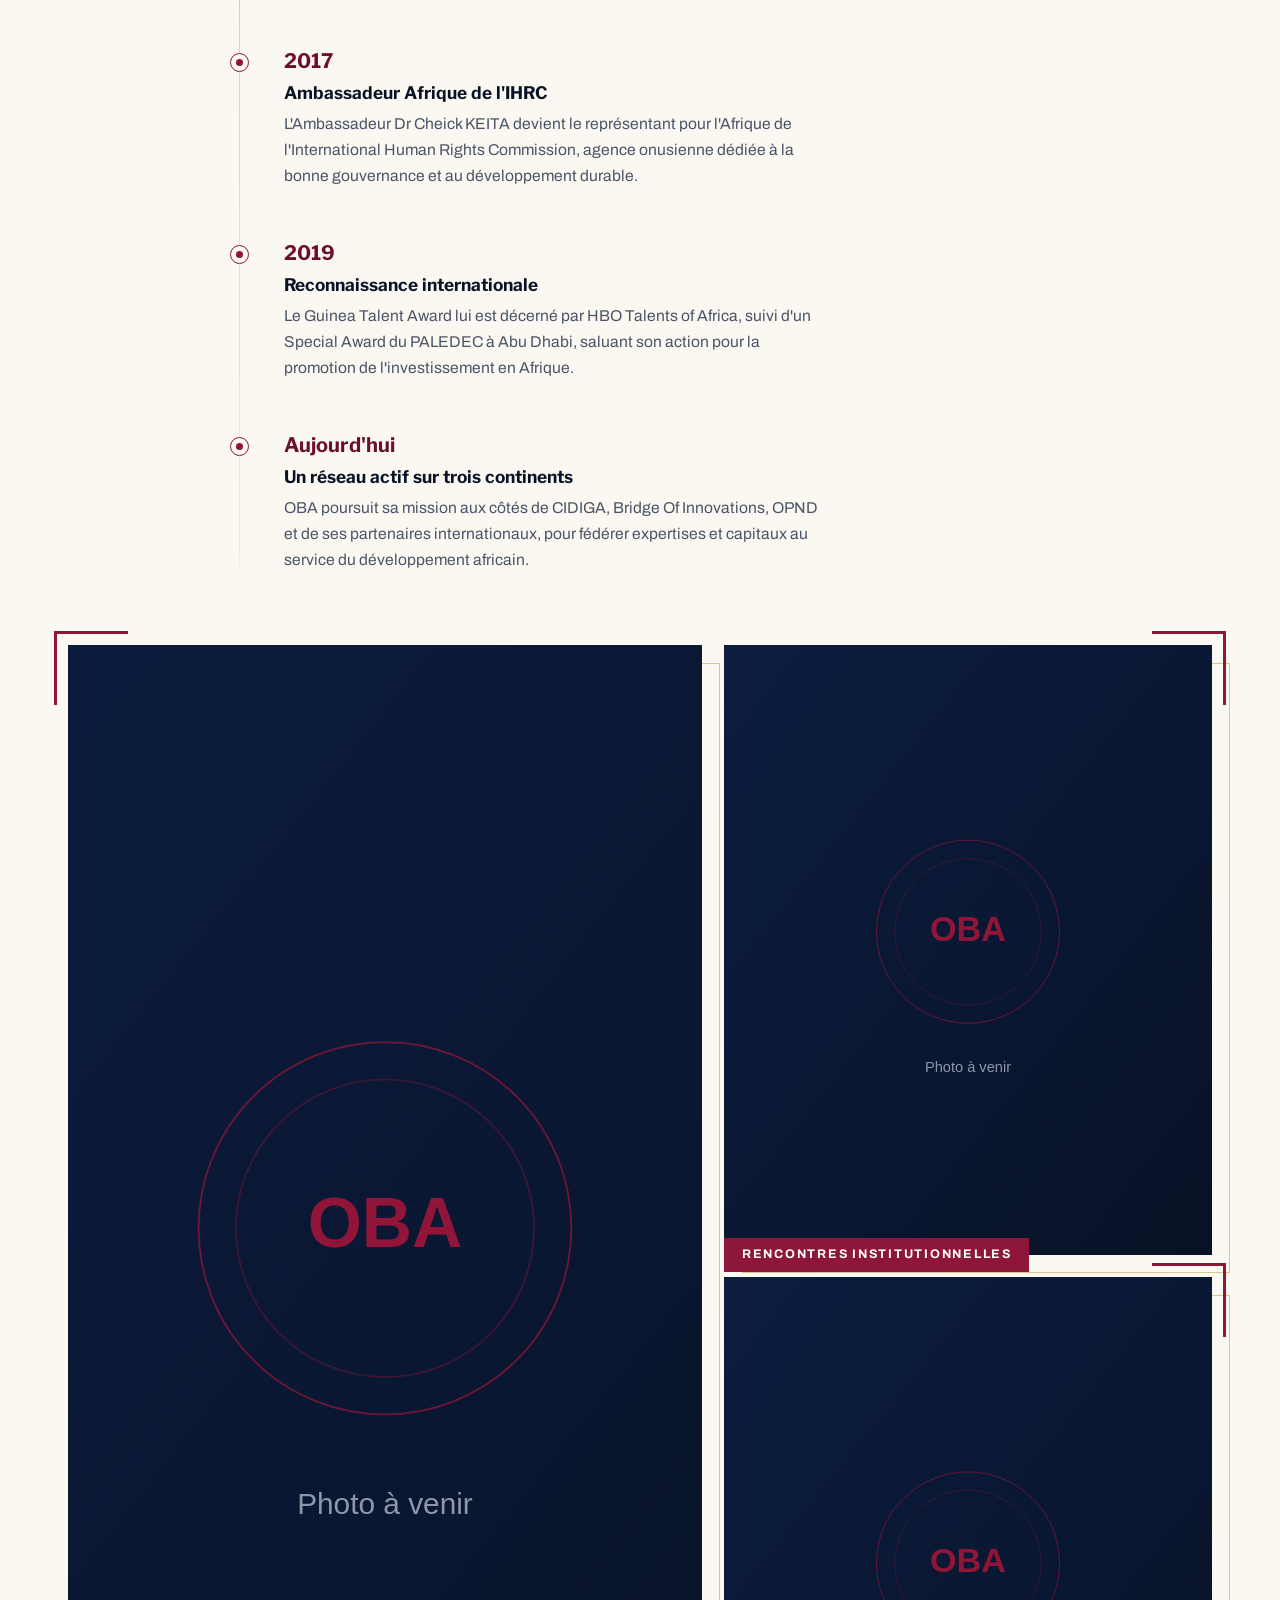
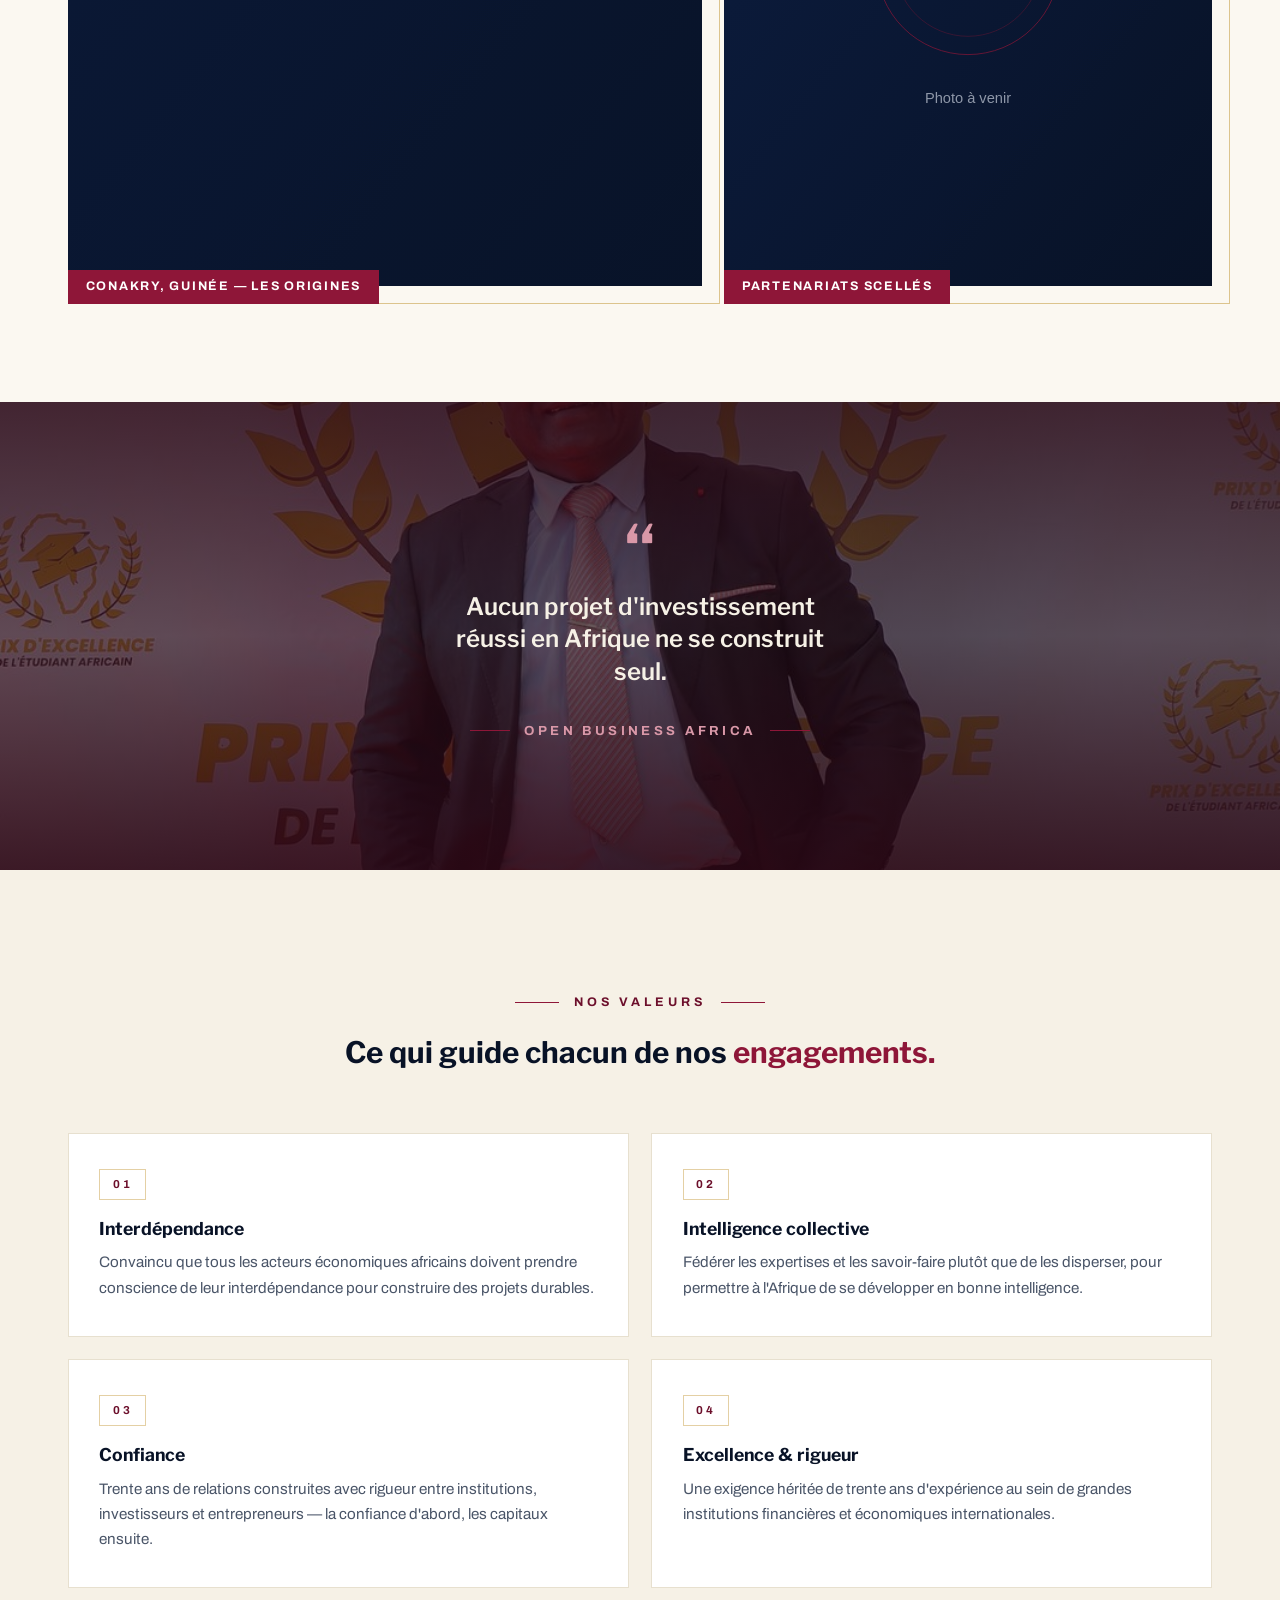
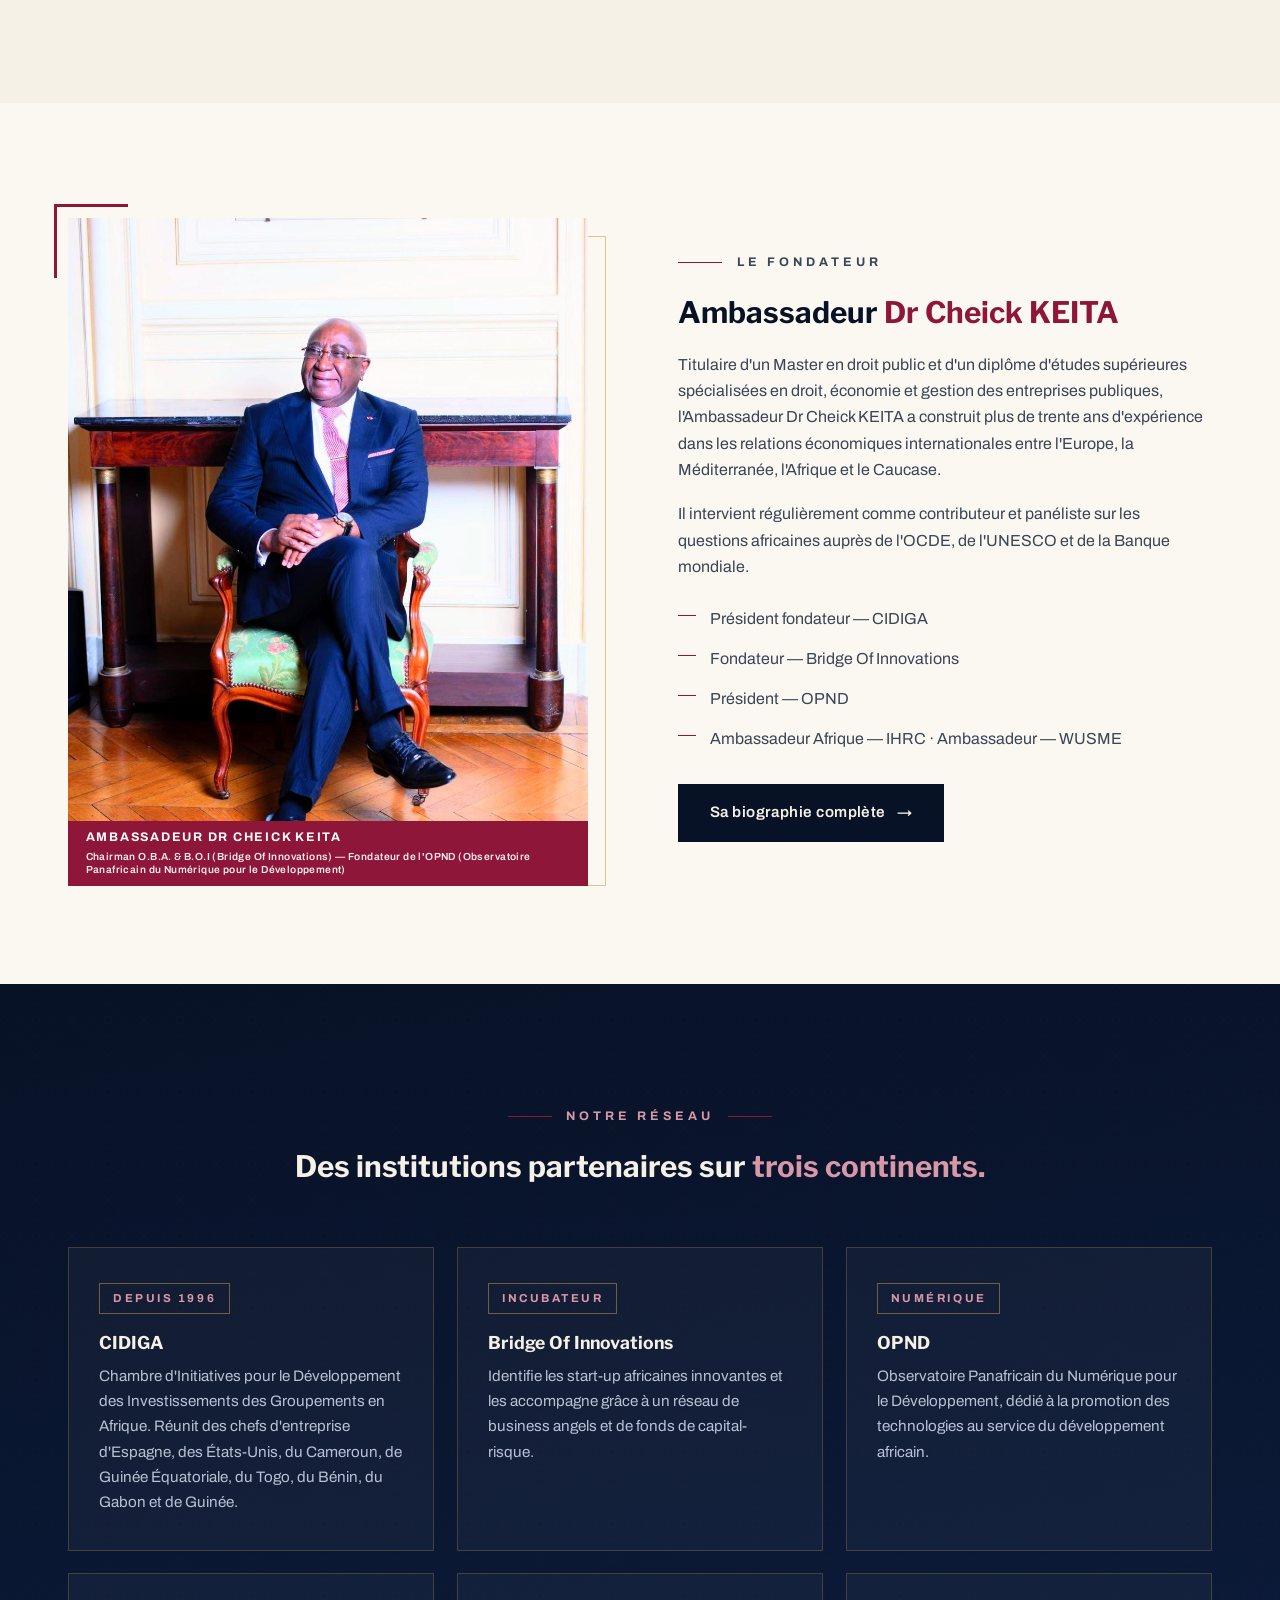
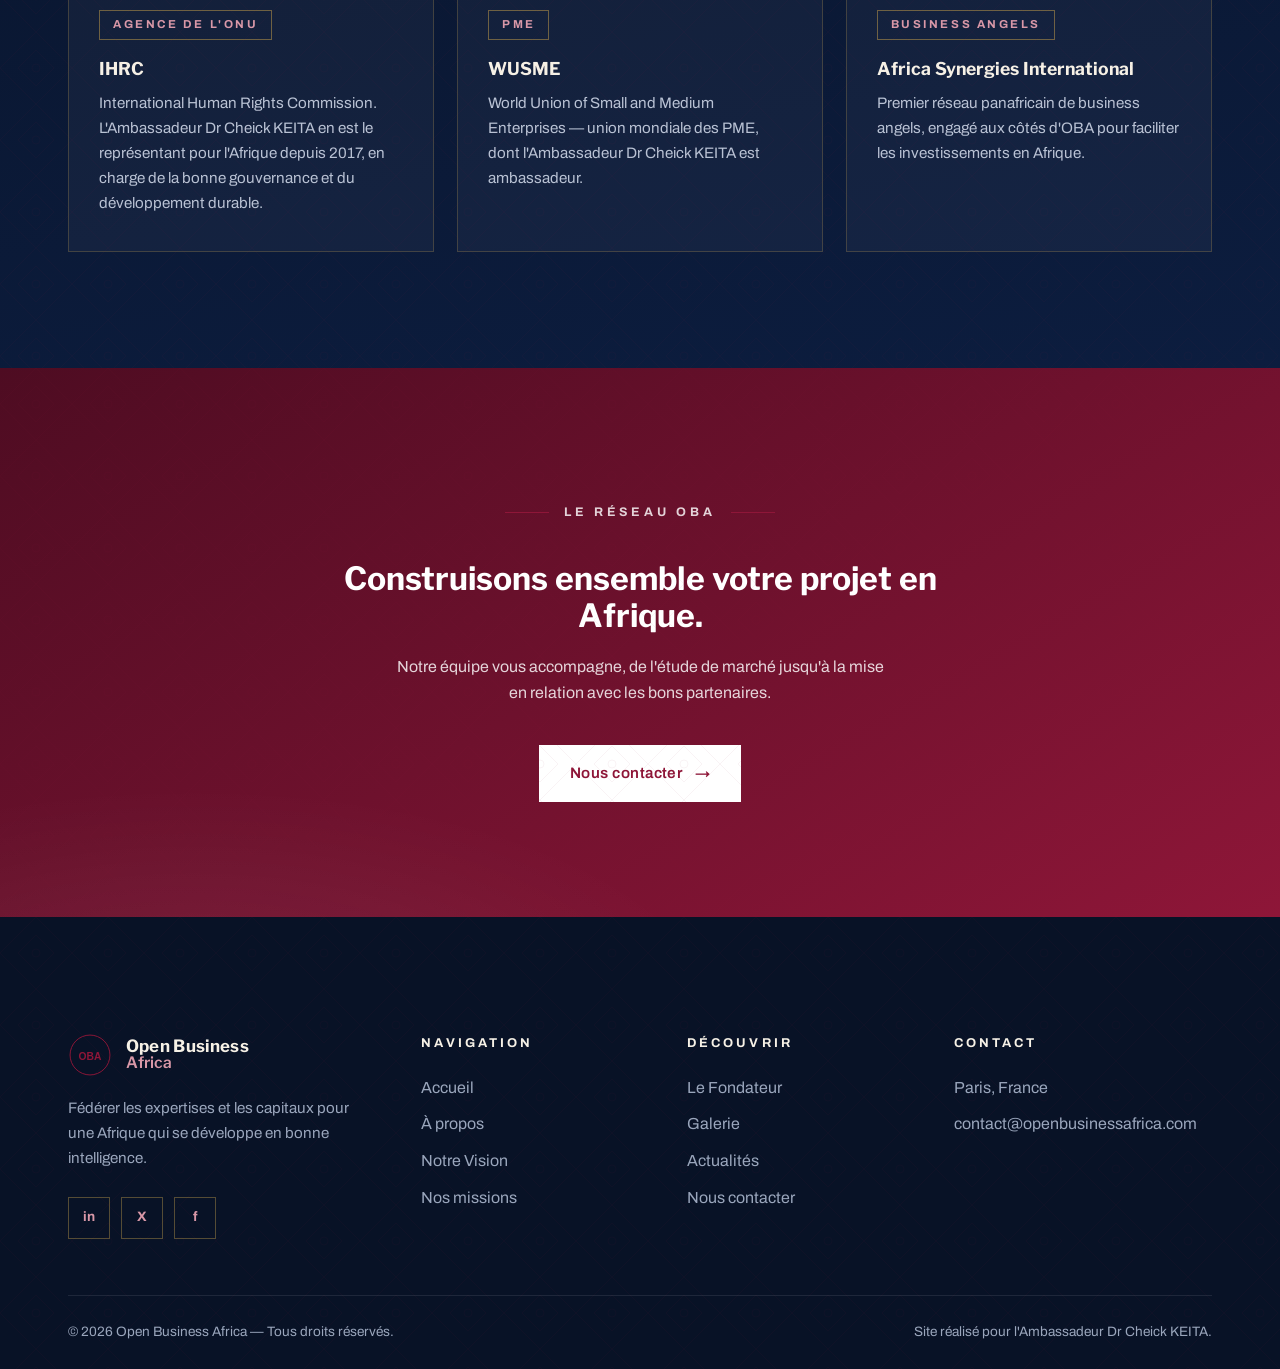
==== commit 9ea11af1: "ajout" ====
--- a/about.html
+++ b/about.html
@@ -49,7 +49,7 @@
         <li><a href="fondateur.html">Le Fondateur</a></li>
         <li><a href="galerie.html">Galerie</a></li>
         <li><a href="actualites.html">Actualités</a></li>
-        <li><a href="contact.html">Contact</a></li>
+      
       </ul>
     </nav>
     <a href="contact.html" class="btn btn--ghost nav-cta">Nous contacter</a>
